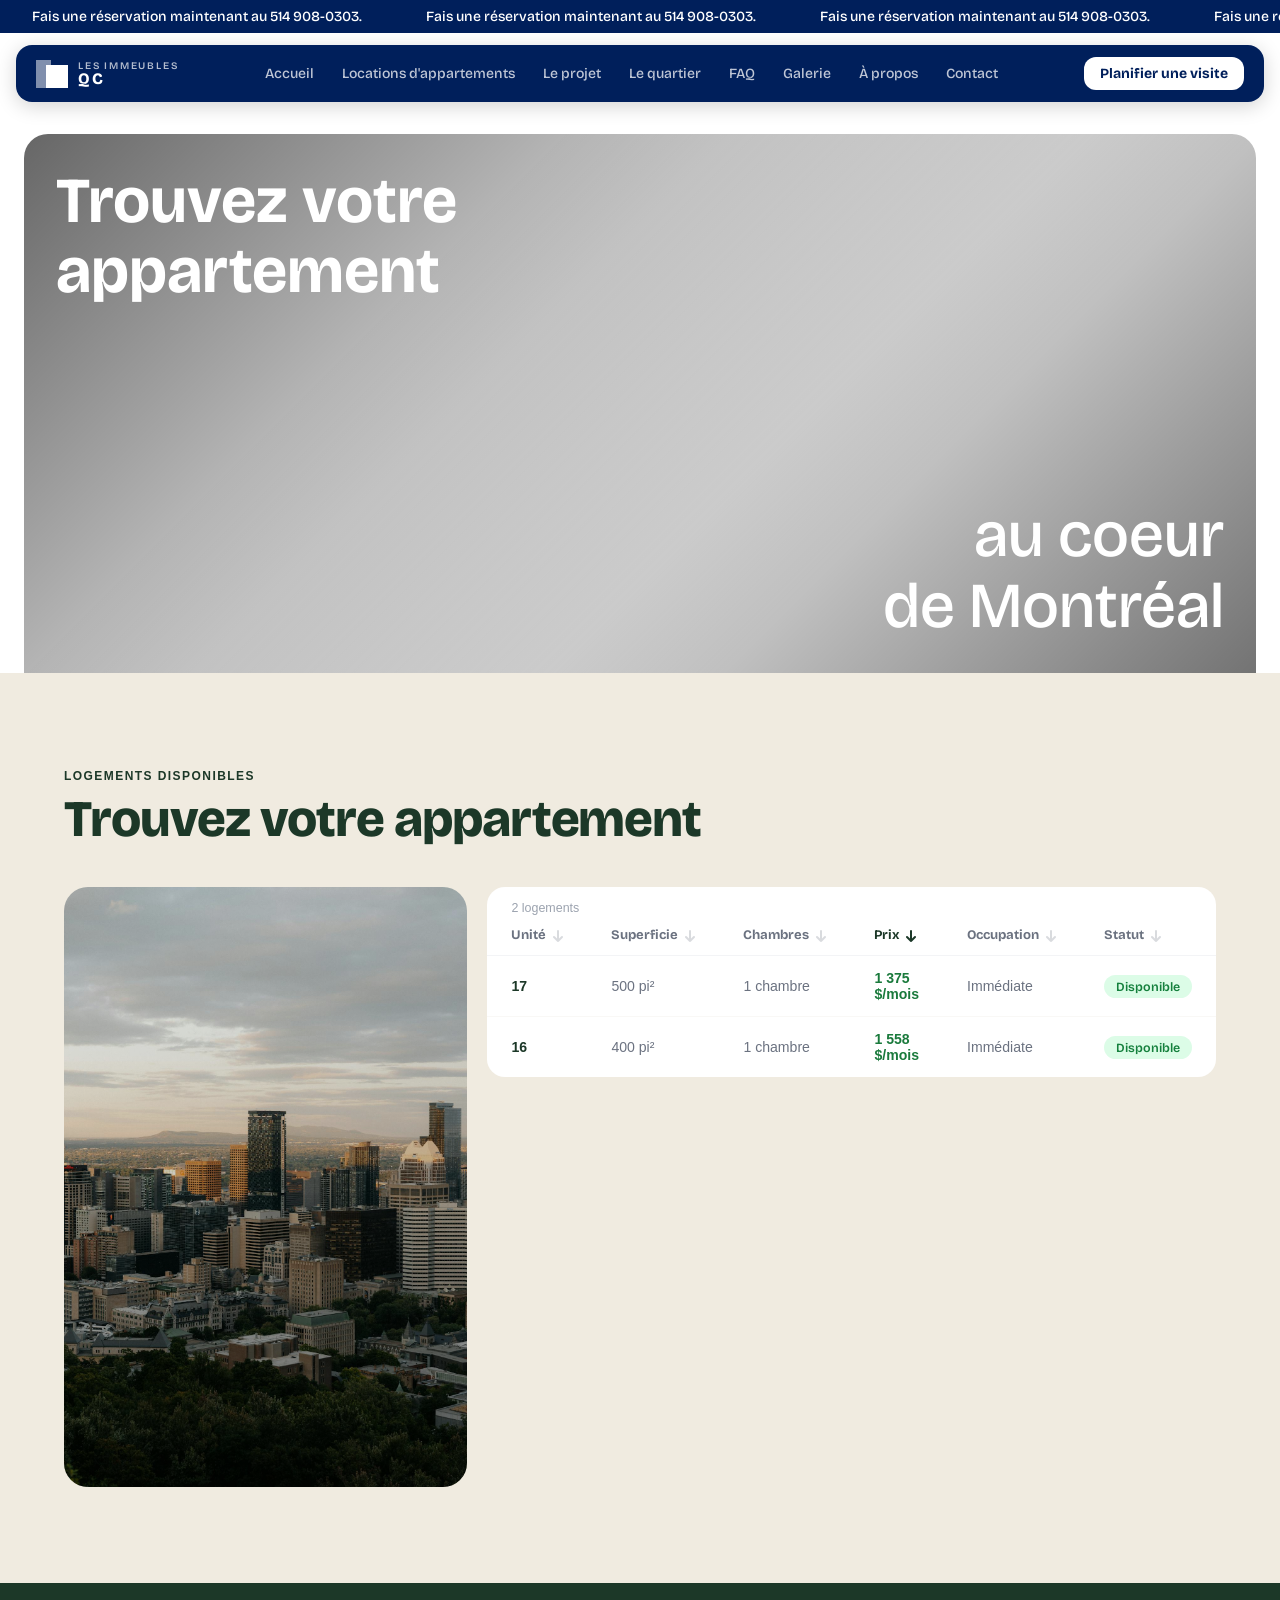
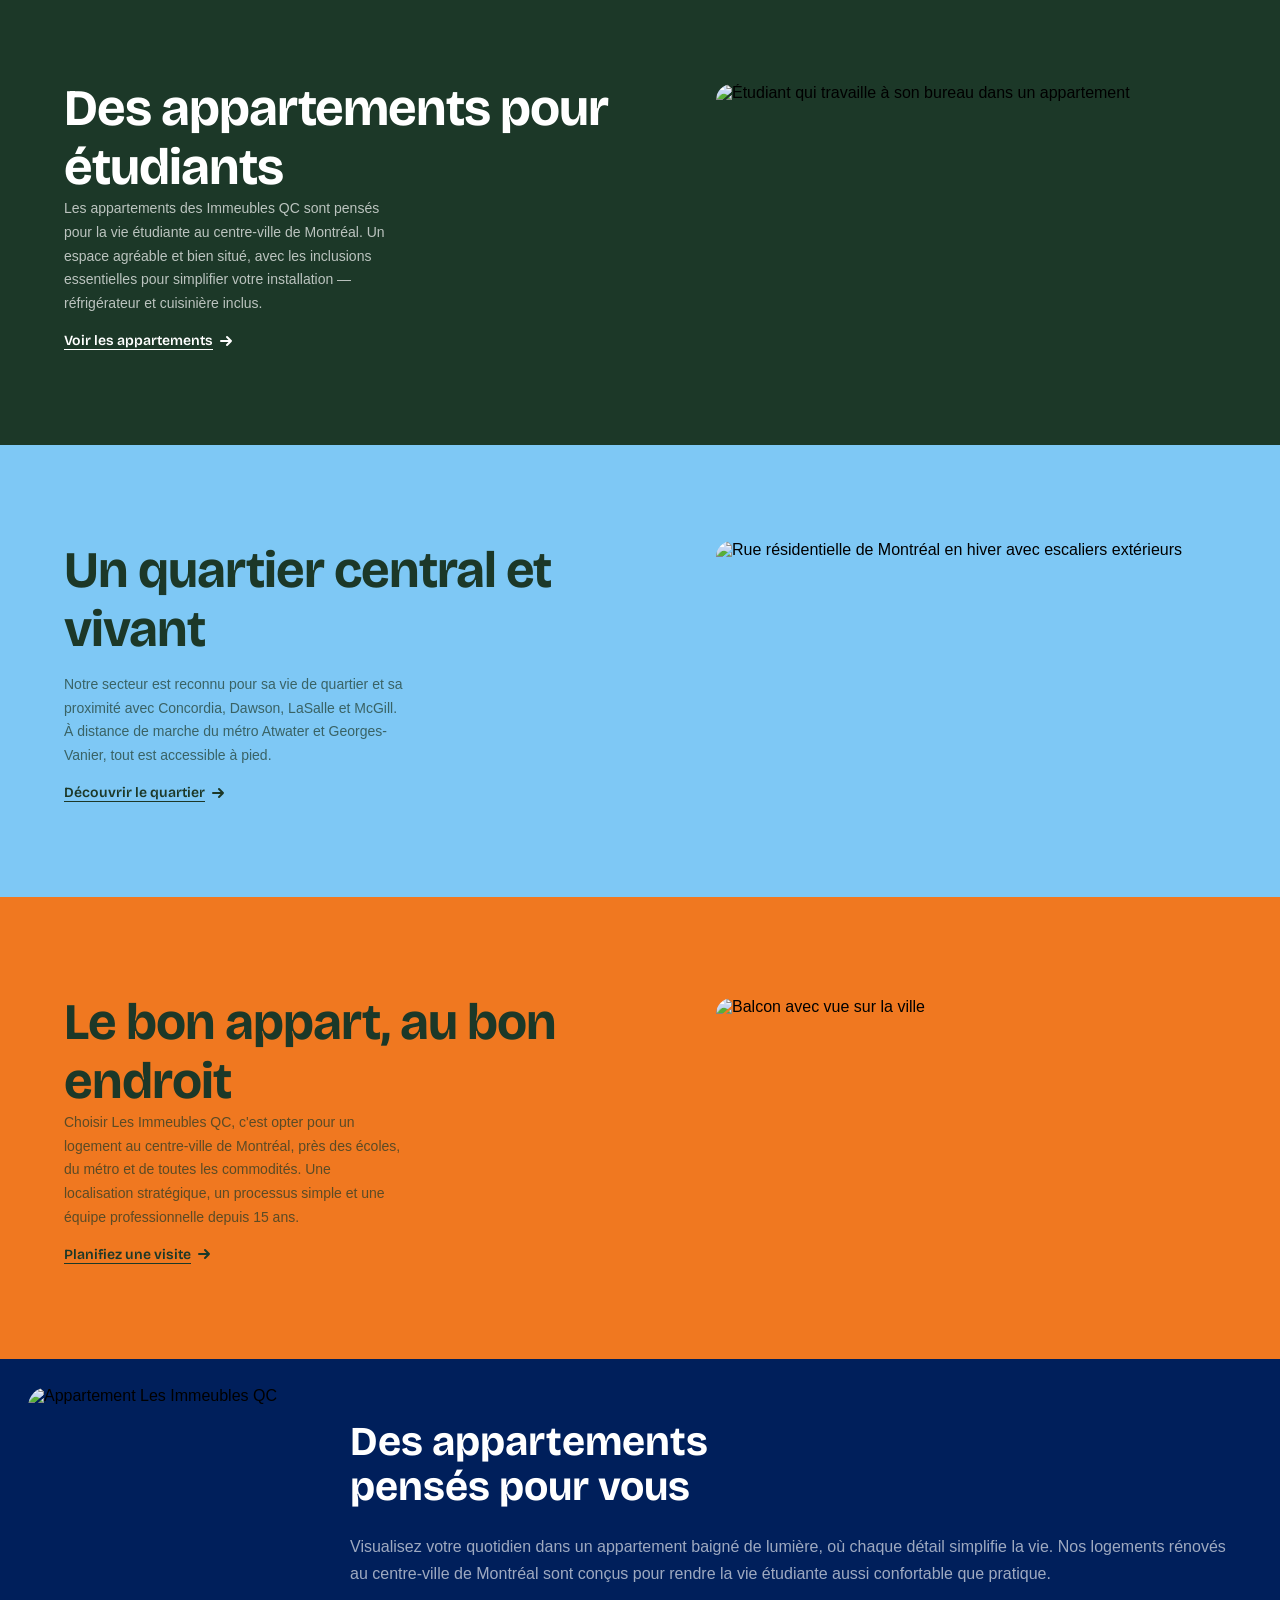
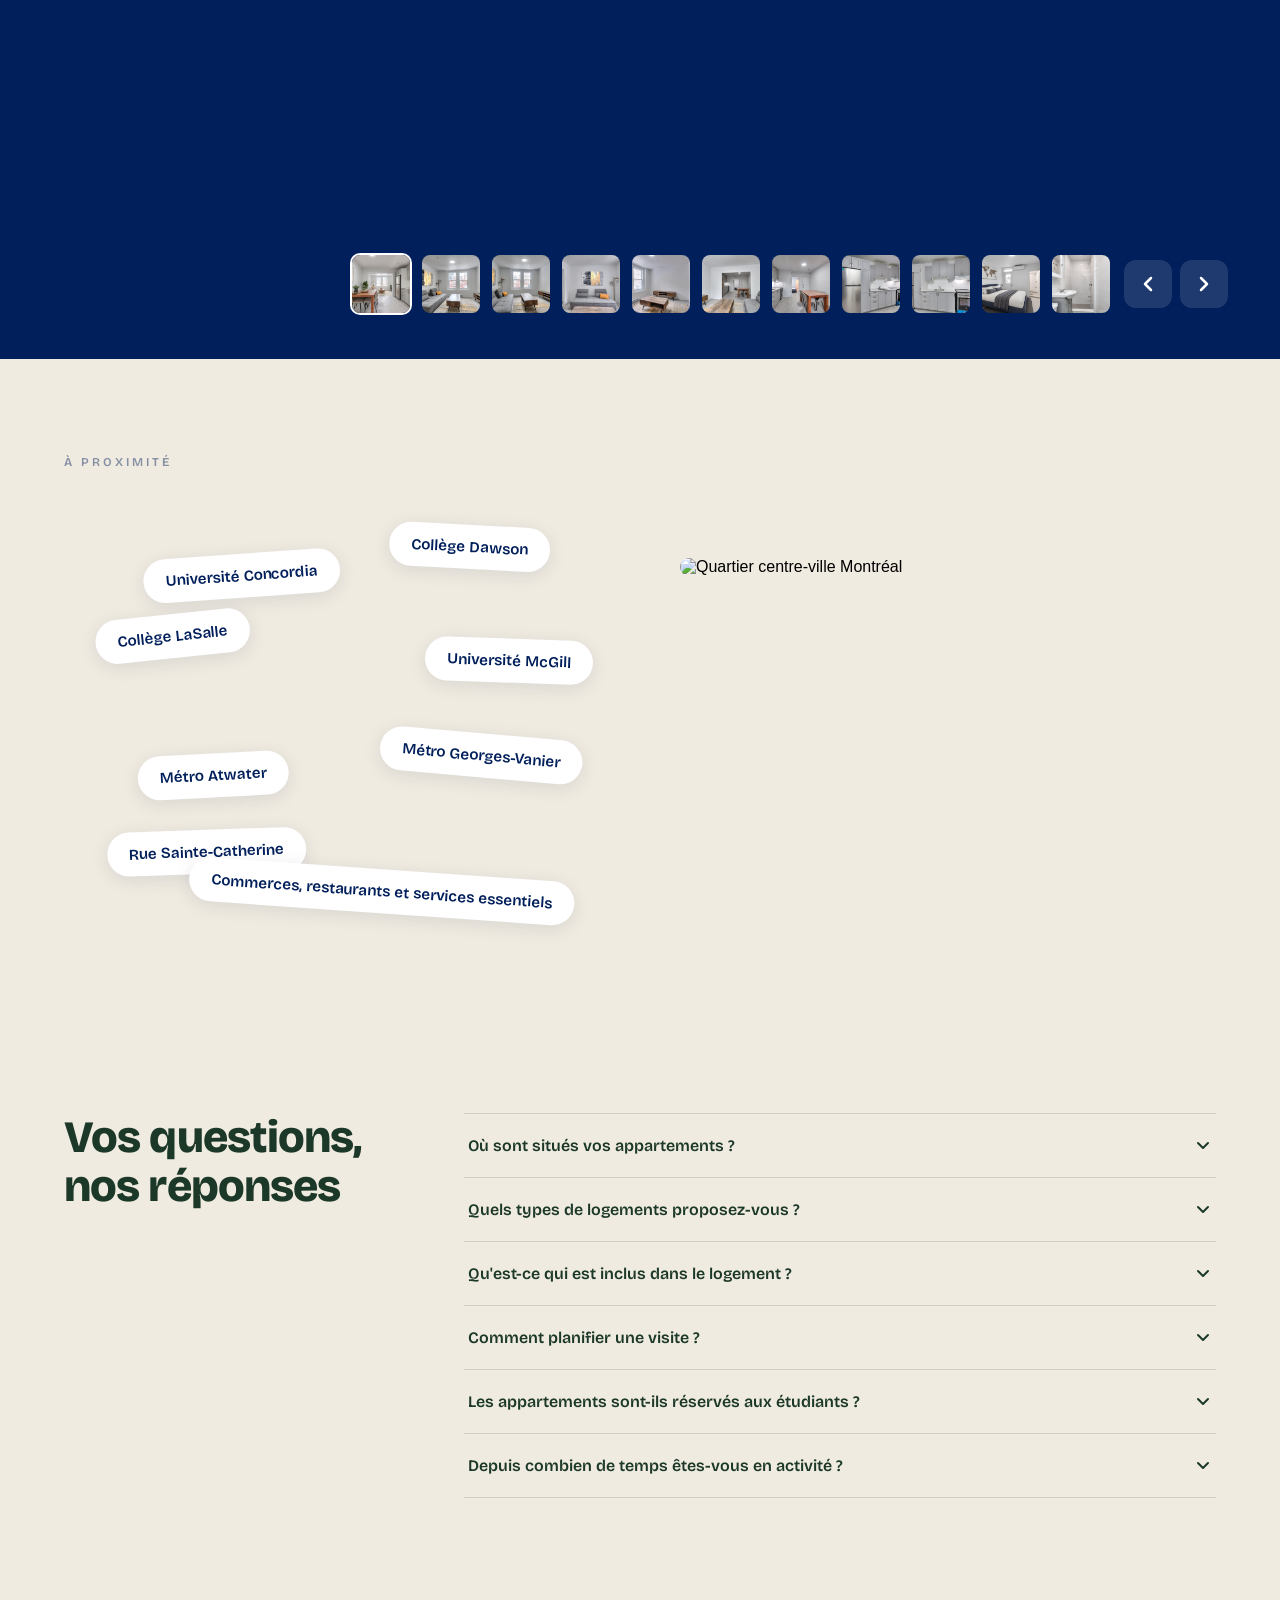
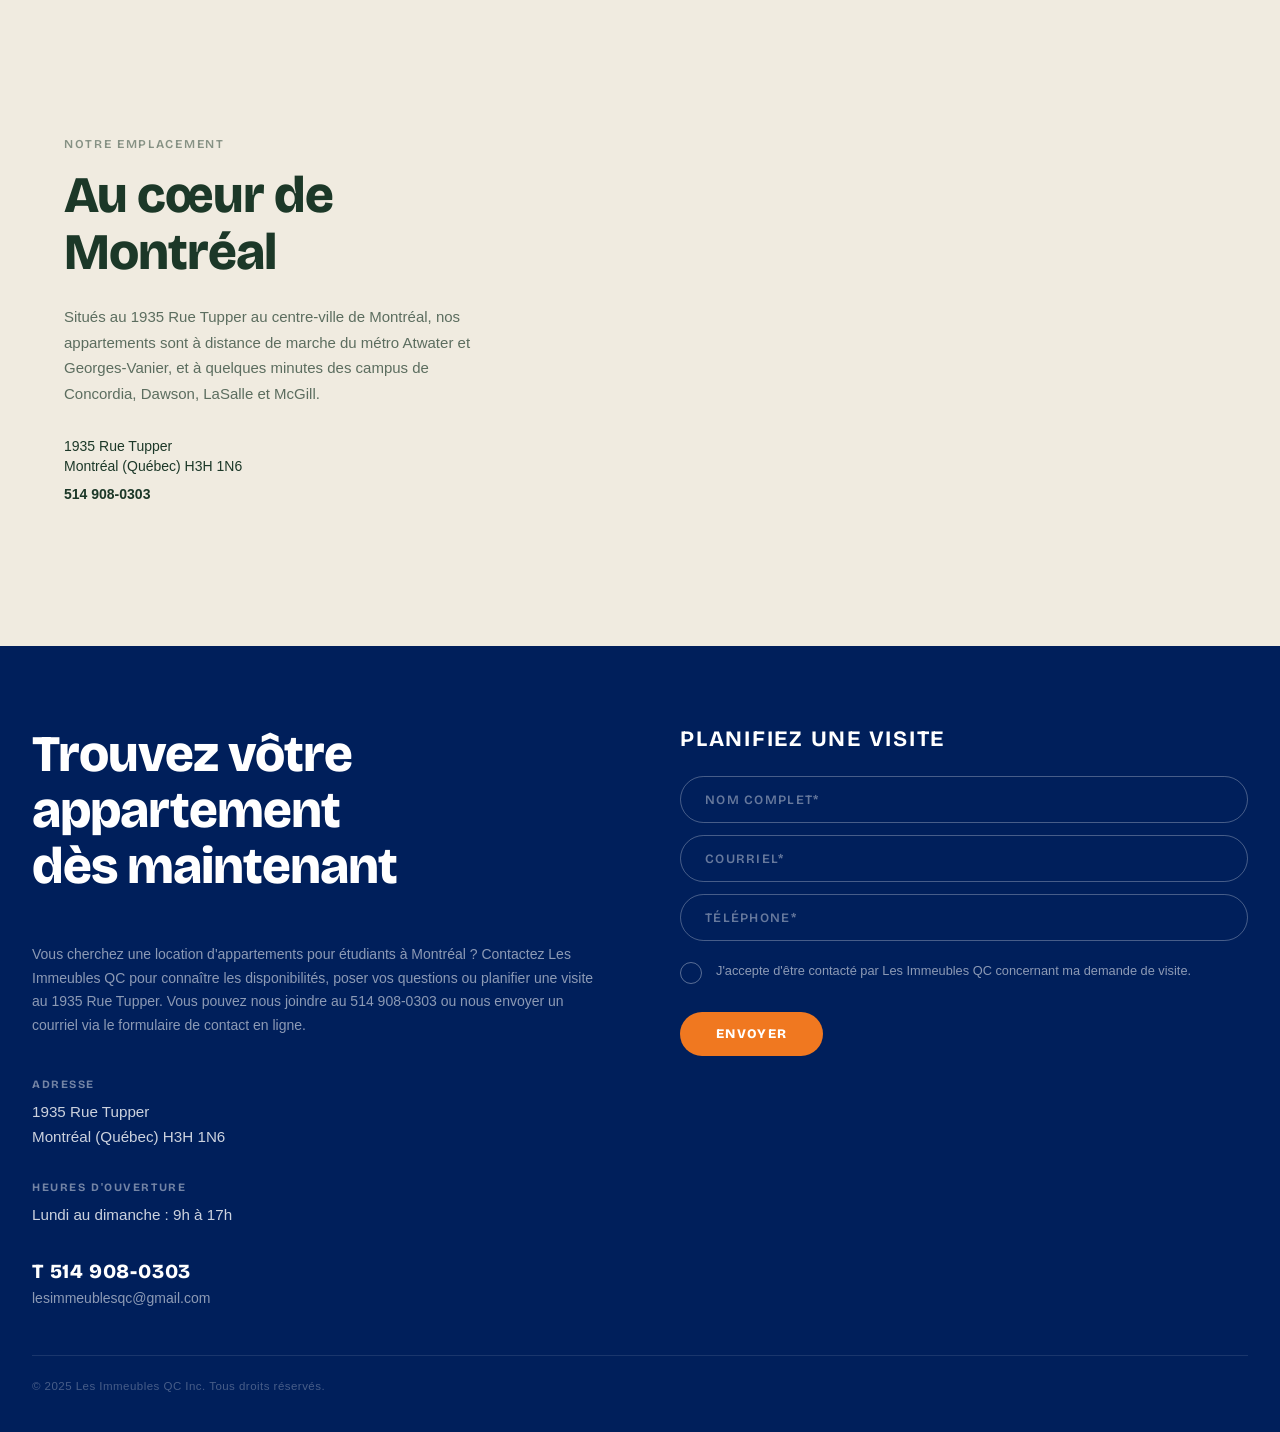
==== index.html @ c7d2f3a0 "images changes" ====
<!DOCTYPE html>
<html lang="fr">
<head>
  <meta charset="UTF-8" />
  <meta name="viewport" content="width=device-width, initial-scale=1.0" />
  <title>Les Immeubles QC — Appartements étudiants à Montréal</title>
  <link rel="preconnect" href="https://fonts.googleapis.com" />
  <link rel="preconnect" href="https://fonts.gstatic.com" crossorigin />
  <link href="https://fonts.googleapis.com/css2?family=Bricolage+Grotesque:opsz,wght@12..96,400;12..96,500;12..96,600;12..96,700;12..96,800&display=swap" rel="stylesheet" />
  <link rel="stylesheet" href="style.css" />
</head>
<body>

  <!-- ── Marquee Banner ── -->
  <div class="marquee-banner">
    <div class="marquee-track" id="marquee-track"></div>
  </div>

  <!-- ── Navbar ── -->
  <div class="navbar-wrap" id="navbar">
    <div class="navbar-card">

      <div class="navbar-top">
        <a href="/" class="logo">
          <svg class="logo-svg" width="32" height="28" viewBox="0 0 32 28" fill="none" xmlns="http://www.w3.org/2000/svg" aria-hidden="true">
            <rect x="0" y="0" width="15" height="28" fill="white" opacity="0.5"/>
            <rect x="10" y="5" width="22" height="23" fill="white"/>
          </svg>
          <div class="logo-text">
            <span class="logo-sub">Les Immeubles</span>
            <span class="logo-main">QC</span>
          </div>
        </a>

        <nav class="nav-links" id="nav-links"></nav>

        <a href="/louer" class="nav-cta">Planifier une visite</a>

        <button class="hamburger" id="hamburger" aria-label="Menu">
          <span></span><span></span><span></span>
        </button>
      </div>

      <div class="dropdown-panel" id="dropdown-panel">
        <div class="dropdown-inner" id="dropdown-inner"></div>
      </div>

    </div>

    <div class="mobile-menu" id="mobile-menu">
      <div class="mobile-menu-inner" id="mobile-menu-inner"></div>
    </div>

  </div>

  <!-- ── Hero ── -->
  <section class="hero-section">
    <div class="hero-container" id="hero-container">
      <video class="hero-video" autoplay muted loop playsinline src="assets/7683858-hd_1920_1080_30fps.mp4"></video>
      <div style="position:absolute;inset:0;background:linear-gradient(135deg,#001f5b 0%,#1c3828 100%);z-index:-1;"></div>
      <div class="hero-grad-tl"></div>
      <div class="hero-grad-br"></div>
      <div class="hero-text-tl">
        <h1>Trouvez votre<br>appartement</h1>
      </div>
      <div class="hero-text-br">
        <p>au coeur<br>de Montréal</p>
      </div>
    </div>
  </section>

  <!-- ── Apartment Table ── -->
  <section class="apt-section" id="locations">
    <div class="apt-inner">
      <div class="apt-heading">
        <p class="apt-eyebrow">Logements disponibles</p>
        <h2 class="apt-title">Trouvez votre appartement</h2>
      </div>

      <div class="apt-grid">
        <div class="apt-img-wrap">
          <img class="apt-img" src="assets/pexels-matreding-33825327.jpg" alt="Appartements au centre-ville de Montréal" />
          <div class="apt-img-overlay"></div>
        </div>

        <div class="apt-right">

          <div class="table-wrap">
            <div class="table-count" id="table-count"></div>
            <div class="table-scroll">
              <table>
                <thead>
                  <tr>
                    <th onclick="sortTable('unite')" id="th-unite">Unité <svg class="sort-arrow" id="sa-unite" width="10" height="12" viewBox="0 0 10 12" fill="none" stroke="currentColor" stroke-width="2"><path d="M5 1v10M1 7l4 4 4-4" stroke-linecap="round" stroke-linejoin="round"/></svg></th>
                    <th onclick="sortTable('superficie')" id="th-superficie">Superficie <svg class="sort-arrow" id="sa-superficie" width="10" height="12" viewBox="0 0 10 12" fill="none" stroke="currentColor" stroke-width="2"><path d="M5 1v10M1 7l4 4 4-4" stroke-linecap="round" stroke-linejoin="round"/></svg></th>
                    <th onclick="sortTable('chambres')" id="th-chambres">Chambres <svg class="sort-arrow" id="sa-chambres" width="10" height="12" viewBox="0 0 10 12" fill="none" stroke="currentColor" stroke-width="2"><path d="M5 1v10M1 7l4 4 4-4" stroke-linecap="round" stroke-linejoin="round"/></svg></th>
                    <th onclick="sortTable('prix')" id="th-prix">Prix <svg class="sort-arrow" id="sa-prix" width="10" height="12" viewBox="0 0 10 12" fill="none" stroke="currentColor" stroke-width="2"><path d="M5 1v10M1 7l4 4 4-4" stroke-linecap="round" stroke-linejoin="round"/></svg></th>
                    <th onclick="sortTable('occupation')" id="th-occupation">Occupation <svg class="sort-arrow" id="sa-occupation" width="10" height="12" viewBox="0 0 10 12" fill="none" stroke="currentColor" stroke-width="2"><path d="M5 1v10M1 7l4 4 4-4" stroke-linecap="round" stroke-linejoin="round"/></svg></th>
                    <th onclick="sortTable('statut')" id="th-statut">Statut <svg class="sort-arrow" id="sa-statut" width="10" height="12" viewBox="0 0 10 12" fill="none" stroke="currentColor" stroke-width="2"><path d="M5 1v10M1 7l4 4 4-4" stroke-linecap="round" stroke-linejoin="round"/></svg></th>
                  </tr>
                </thead>
                <tbody id="apt-tbody"></tbody>
              </table>
            </div>
          </div>
        </div>
      </div>
    </div>
  </section>



  <!-- ── Feature Strips ── -->
  <section class="strip" style="background:#1c3828; z-index:10;">
    <div class="strip-inner">
      <div class="strip-text">
        <h2 class="strip-title" style="color:#fff;">Des appartements pour étudiants</h2>
        <div class="strip-body-wrap">
          <p class="strip-body" style="color:rgba(255,255,255,.7);">Les appartements des Immeubles QC sont pensés pour la vie étudiante au centre-ville de Montréal. Un espace agréable et bien situé, avec les inclusions essentielles pour simplifier votre installation — réfrigérateur et cuisinière inclus.</p>
          <a href="/location-appartements-etudiants-montreal" class="strip-cta" style="color:#fff;">
            Voir les appartements
            <svg width="14" height="14" viewBox="0 0 14 14" fill="none" stroke="currentColor" stroke-width="2"><path d="M2 7h10M8 3l4 4-4 4" stroke-linecap="round" stroke-linejoin="round"/></svg>
          </a>
        </div>
      </div>
      <div class="strip-img-wrap">
        <img class="strip-img" src="https://images.pexels.com/photos/4144100/pexels-photo-4144100.jpeg?auto=compress&cs=tinysrgb&w=900" alt="Étudiant qui travaille à son bureau dans un appartement" />
      </div>
    </div>
  </section>

  <section class="strip" style="background:#7ec8f5; z-index:20;">
    <div class="strip-inner">
      <div class="strip-text">
        <h2 class="strip-title" style="color:#1c3828;">Un quartier central et vivant</h2>
        <div class="strip-body-wrap">
          <p class="strip-body" style="color:rgba(28,56,40,.7);">Notre secteur est reconnu pour sa vie de quartier et sa proximité avec Concordia, Dawson, LaSalle et McGill. À distance de marche du métro Atwater et Georges-Vanier, tout est accessible à pied.</p>
          <a href="/le-quartier" class="strip-cta" style="color:#1c3828;">
            Découvrir le quartier
            <svg width="14" height="14" viewBox="0 0 14 14" fill="none" stroke="currentColor" stroke-width="2"><path d="M2 7h10M8 3l4 4-4 4" stroke-linecap="round" stroke-linejoin="round"/></svg>
          </a>
        </div>
      </div>
      <div class="strip-img-wrap">
        <img class="strip-img" src="https://images.pexels.com/photos/5745867/pexels-photo-5745867.jpeg?auto=compress&cs=tinysrgb&w=900" alt="Rue résidentielle de Montréal en hiver avec escaliers extérieurs" />
      </div>
    </div>
  </section>

  <section class="strip" style="background:#f07820; z-index:30;">
    <div class="strip-inner">
      <div class="strip-text">
        <h2 class="strip-title" style="color:#1c3828;">Le bon appart, au bon endroit</h2>
        <div class="strip-body-wrap">
          <p class="strip-body" style="color:rgba(28,56,40,.7);">Choisir Les Immeubles QC, c'est opter pour un logement au centre-ville de Montréal, près des écoles, du métro et de toutes les commodités. Une localisation stratégique, un processus simple et une équipe professionnelle depuis 15 ans.</p>
          <a href="/contact" class="strip-cta" style="color:#1c3828;">
            Planifiez une visite
            <svg width="14" height="14" viewBox="0 0 14 14" fill="none" stroke="currentColor" stroke-width="2"><path d="M2 7h10M8 3l4 4-4 4" stroke-linecap="round" stroke-linejoin="round"/></svg>
          </a>
        </div>
      </div>
      <div class="strip-img-wrap">
        <img class="strip-img" src="https://images.pexels.com/photos/5662646/pexels-photo-5662646.jpeg?auto=compress&cs=tinysrgb&w=900" alt="Balcon avec vue sur la ville" />
      </div>
    </div>
  </section>

  <!-- ── Showcase ── -->
  <section class="showcase-section" id="galerie">
    <div class="showcase-inner">

      <div class="showcase-img-col">
        <div class="showcase-main-img-wrap">
          <img class="showcase-main-img" id="showcase-main"
               src="https://images.pexels.com/photos/1571460/pexels-photo-1571460.jpeg?auto=compress&cs=tinysrgb&w=1400"
               alt="Appartement Les Immeubles QC">
        </div>
      </div>

      <div class="showcase-content-col">
        <div class="showcase-text">
          <h2 class="showcase-heading">Des appartements<br>pensés pour vous</h2>
          <p class="showcase-body">Visualisez votre quotidien dans un appartement baigné de lumière, où chaque détail simplifie la vie. Nos logements rénovés au centre-ville de Montréal sont conçus pour rendre la vie étudiante aussi confortable que pratique.</p>
        </div>
        <div class="showcase-nav">
          <div class="showcase-thumbs">
            <button class="showcase-thumb active" onclick="showcaseGo(0)"><img src="assets/apt16/apt16_img0.jpeg" alt=""></button>
            <button class="showcase-thumb" onclick="showcaseGo(1)"><img src="assets/apt16/apt16_img1.jpeg" alt=""></button>
            <button class="showcase-thumb" onclick="showcaseGo(2)"><img src="assets/apt16/apt16_img2.jpeg" alt=""></button>
            <button class="showcase-thumb" onclick="showcaseGo(3)"><img src="assets/apt16/apt16_img3.jpeg" alt=""></button>
            <button class="showcase-thumb" onclick="showcaseGo(4)"><img src="assets/apt16/apt16_img4.jpeg" alt=""></button>
            <button class="showcase-thumb" onclick="showcaseGo(5)"><img src="assets/apt16/apt16_img5.jpeg" alt=""></button>
            <button class="showcase-thumb" onclick="showcaseGo(6)"><img src="assets/apt16/apt16_img6.jpeg" alt=""></button>
            <button class="showcase-thumb" onclick="showcaseGo(7)"><img src="assets/apt16/apt16_img7.jpeg" alt=""></button>
            <button class="showcase-thumb" onclick="showcaseGo(8)"><img src="assets/apt16/apt16_img8.jpeg" alt=""></button>
            <button class="showcase-thumb" onclick="showcaseGo(9)"><img src="assets/apt16/apt16_img9.jpeg" alt=""></button>
            <button class="showcase-thumb" onclick="showcaseGo(10)"><img src="assets/apt16/apt16_img10.jpeg" alt=""></button>
          </div>
          <div class="showcase-arrows">
            <button class="showcase-arrow" onclick="showcaseGo(showcaseIdx - 1)" aria-label="Précédent">
              <svg width="20" height="20" viewBox="0 0 20 20" fill="none" stroke="currentColor" stroke-width="2.5"><path d="M13 4l-6 6 6 6" stroke-linecap="round" stroke-linejoin="round"/></svg>
            </button>
            <button class="showcase-arrow" onclick="showcaseGo(showcaseIdx + 1)" aria-label="Suivant">
              <svg width="20" height="20" viewBox="0 0 20 20" fill="none" stroke="currentColor" stroke-width="2.5"><path d="M7 4l6 6-6 6" stroke-linecap="round" stroke-linejoin="round"/></svg>
            </button>
          </div>
        </div>
      </div>

    </div>
  </section>

  <!-- ── POI Pills ── -->
  <section class="poi-section">
    <div class="poi-inner">

      <div class="poi-pills-col">
        <span class="poi-eyebrow">À proximité</span>
        <div class="poi-canvas" id="poi-canvas">
          <span class="poi-pill" data-rot="-4">Université Concordia</span>
          <span class="poi-pill" data-rot="3">Collège Dawson</span>
          <span class="poi-pill" data-rot="-6">Collège LaSalle</span>
          <span class="poi-pill" data-rot="2">Université McGill</span>
          <span class="poi-pill" data-rot="-3">Métro Atwater</span>
          <span class="poi-pill" data-rot="5">Métro Georges-Vanier</span>
          <span class="poi-pill" data-rot="-2">Rue Sainte-Catherine</span>
          <span class="poi-pill" data-rot="4">Commerces, restaurants et services essentiels</span>
        </div>
      </div>

      <div class="poi-img-col">
        <img class="poi-img" src="https://images.pexels.com/photos/5745867/pexels-photo-5745867.jpeg?auto=compress&cs=tinysrgb&w=900" alt="Quartier centre-ville Montréal">
      </div>

    </div>
  </section>

  <!-- ── FAQ ── -->
  <section class="faq-section" id="faq">
    <div class="faq-inner">

      <div class="faq-left">
        <h2 class="faq-heading">Vos questions,<br>nos réponses</h2>
      </div>

      <div class="faq-right">

        <div class="faq-item">
          <button class="faq-q" onclick="toggleFaq(this)" aria-expanded="false">
            <span>Où sont situés vos appartements ?</span>
            <svg class="faq-chev" width="18" height="18" viewBox="0 0 18 18" fill="none" stroke="currentColor" stroke-width="2"><path d="M4 7l5 5 5-5" stroke-linecap="round" stroke-linejoin="round"/></svg>
          </button>
          <div class="faq-a"><p>Nos appartements sont situés au 1935 Rue Tupper, au centre-ville de Montréal — à distance de marche du métro Atwater et Georges-Vanier, et à proximité de Concordia, Dawson, LaSalle et McGill.</p></div>
        </div>

        <div class="faq-item">
          <button class="faq-q" onclick="toggleFaq(this)" aria-expanded="false">
            <span>Quels types de logements proposez-vous ?</span>
            <svg class="faq-chev" width="18" height="18" viewBox="0 0 18 18" fill="none" stroke="currentColor" stroke-width="2"><path d="M4 7l5 5 5-5" stroke-linecap="round" stroke-linejoin="round"/></svg>
          </button>
          <div class="faq-a"><p>Nous offrons des appartements 1 chambre récemment rénovés, à partir de 1 375 $ par mois, avec des superficies entre 400 et 500 pi². Chaque logement est conçu pour répondre aux besoins concrets des étudiants qui souhaitent vivre au centre-ville.</p></div>
        </div>

        <div class="faq-item">
          <button class="faq-q" onclick="toggleFaq(this)" aria-expanded="false">
            <span>Qu'est-ce qui est inclus dans le logement ?</span>
            <svg class="faq-chev" width="18" height="18" viewBox="0 0 18 18" fill="none" stroke="currentColor" stroke-width="2"><path d="M4 7l5 5 5-5" stroke-linecap="round" stroke-linejoin="round"/></svg>
          </button>
          <div class="faq-a"><p>Chaque appartement inclut un réfrigérateur et une cuisinière pour simplifier votre installation. Pour toute question sur les inclusions spécifiques à une unité, n'hésitez pas à nous contacter.</p></div>
        </div>

        <div class="faq-item">
          <button class="faq-q" onclick="toggleFaq(this)" aria-expanded="false">
            <span>Comment planifier une visite ?</span>
            <svg class="faq-chev" width="18" height="18" viewBox="0 0 18 18" fill="none" stroke="currentColor" stroke-width="2"><path d="M4 7l5 5 5-5" stroke-linecap="round" stroke-linejoin="round"/></svg>
          </button>
          <div class="faq-a"><p>Contactez notre équipe par téléphone au <a href="tel:5149080303">514 908-0303</a> ou par courriel à <a href="mailto:lesimmeublesqc@gmail.com">lesimmeublesqc@gmail.com</a>. Nous sommes disponibles du lundi au dimanche, de 9h à 17h.</p></div>
        </div>

        <div class="faq-item">
          <button class="faq-q" onclick="toggleFaq(this)" aria-expanded="false">
            <span>Les appartements sont-ils réservés aux étudiants ?</span>
            <svg class="faq-chev" width="18" height="18" viewBox="0 0 18 18" fill="none" stroke="currentColor" stroke-width="2"><path d="M4 7l5 5 5-5" stroke-linecap="round" stroke-linejoin="round"/></svg>
          </button>
          <div class="faq-a"><p>Nos logements sont conçus et optimisés pour la vie étudiante. Nous travaillons principalement avec des locataires qui étudient à Concordia, Dawson, LaSalle, McGill et dans d'autres établissements du centre-ville de Montréal.</p></div>
        </div>


        <div class="faq-item">
          <button class="faq-q" onclick="toggleFaq(this)" aria-expanded="false">
            <span>Depuis combien de temps êtes-vous en activité ?</span>
            <svg class="faq-chev" width="18" height="18" viewBox="0 0 18 18" fill="none" stroke="currentColor" stroke-width="2"><path d="M4 7l5 5 5-5" stroke-linecap="round" stroke-linejoin="round"/></svg>
          </button>
          <div class="faq-a"><p>Les Immeubles QC cumule plus de 15 ans d'expérience en gestion de logements étudiants à Montréal. Notre équipe professionnelle s'engage à offrir un processus simple et un service de qualité à chaque locataire.</p></div>
        </div>

      </div>
    </div>
  </section>

  <!-- ── Map ── -->
  <div class="map-section">
    <div class="map-inner">

      <div class="map-left">
        <span class="map-eyebrow">Notre emplacement</span>
        <h2 class="map-heading">Au cœur de<br>Montréal</h2>
        <p class="map-body">Situés au 1935 Rue Tupper au centre-ville de Montréal, nos appartements sont à distance de marche du métro Atwater et Georges-Vanier, et à quelques minutes des campus de Concordia, Dawson, LaSalle et McGill.</p>
        <div class="map-address">
          <p class="map-address-line">1935 Rue Tupper</p>
          <p class="map-address-line">Montréal (Québec) H3H 1N6</p>
          <a href="tel:5149080303" class="map-phone">514 908-0303</a>
        </div>
      </div>

      <div class="map-right">
        <iframe
          class="map-iframe"
          src="https://www.openstreetmap.org/export/embed.html?bbox=-73.5906%2C45.4917%2C-73.5706%2C45.4977&layer=mapnik&marker=45.4947%2C-73.5806"
          loading="lazy"
          title="1935 Rue Tupper, Montréal">
        </iframe>
        <div class="map-overlay"></div>
      </div>

    </div>
  </div>

  <!-- ── Footer ── -->
  <footer class="footer-section" id="footer">
    <div class="footer-inner">

      <div class="footer-left">
        <h2 class="footer-heading">Trouvez vôtre<br>appartement<br>dès maintenant</h2>
        <p class="footer-desc">Vous cherchez une location d'appartements pour étudiants à Montréal ? Contactez Les Immeubles QC pour connaître les disponibilités, poser vos questions ou planifier une visite au 1935 Rue Tupper. Vous pouvez nous joindre au 514 908-0303 ou nous envoyer un courriel via le formulaire de contact en ligne.</p>
        <div class="footer-info-blocks">

          <div class="footer-info-block">
            <p class="footer-info-label">Adresse</p>
            <p class="footer-info-val">1935 Rue Tupper<br>Montréal (Québec) H3H 1N6</p>
          </div>

          <div class="footer-info-block">
            <p class="footer-info-label">Heures d'ouverture</p>
            <p class="footer-info-val">Lundi au dimanche : 9h à 17h</p>
          </div>

          <div class="footer-info-block">
            <a href="tel:5149080303" class="footer-phone">T 514 908-0303</a>
            <a href="mailto:lesimmeublesqc@gmail.com" class="footer-email">lesimmeublesqc@gmail.com</a>
          </div>

        </div>
      </div>

      <div class="footer-right">
        <h3 class="footer-form-heading">Planifiez une visite</h3>
        <form class="footer-form" id="footer-form">
          <input class="footer-input" type="text" placeholder="NOM COMPLET*" required />
          <input class="footer-input" type="email" placeholder="COURRIEL*" required />
          <input class="footer-input" type="tel" placeholder="TÉLÉPHONE*" required />
          <label class="footer-checkbox-label">
            <input class="footer-checkbox" type="checkbox" required />
            <span>J'accepte d'être contacté par Les Immeubles QC concernant ma demande de visite.</span>
          </label>
          <button class="footer-submit" type="submit">Envoyer</button>
          <p class="footer-success" id="footer-success">Merci ! Nous vous contacterons sous peu.</p>
        </form>
      </div>

    </div>

    <div class="footer-bottom">
      <p>© 2025 Les Immeubles QC Inc. Tous droits réservés.</p>
    </div>
  </footer>

  <script src="main.js"></script>
</body>
</html>
---- style.css ----
*, *::before, *::after { box-sizing: border-box; margin: 0; padding: 0; }

:root {
  --navy: #001f5b;
  --forest: #1c3828;
  --cream: #f0ebe0;
  --sky: #7ec8f5;
  --orange: #f07820;
  --font: 'Bricolage Grotesque', Arial, sans-serif;
}

html { font-family: Arial, Helvetica, sans-serif; -webkit-font-smoothing: antialiased; scroll-behavior: smooth; }
body { background: #fff; min-height: 100vh; }
a { text-decoration: none; color: inherit; }
button { background: none; border: none; cursor: pointer; font-family: inherit; }

/* ── Marquee Banner ── */
.marquee-banner {
  width: 100%;
  overflow: hidden;
  background: var(--navy);
  padding: 8px 0;
}
.marquee-track {
  display: flex;
  white-space: nowrap;
  animation: marquee 22s linear infinite;
}
.marquee-item {
  margin: 0 32px;
  font-size: 0.875rem;
  font-weight: 500;
  color: white;
  font-family: var(--font);
  flex-shrink: 0;
}
@keyframes marquee {
  0%   { transform: translateX(0); }
  100% { transform: translateX(-50%); }
}

/* ── Navbar ── */
.navbar-wrap {
  position: sticky;
  top: 0;
  z-index: 100;
  padding: 12px 16px 8px;
  transition: padding 0.5s cubic-bezier(.25,.46,.45,.94),
              transform 0.4s cubic-bezier(.25,.46,.45,.94);
}
.navbar-wrap.nav-hidden { transform: translateY(-110%); }
.navbar-wrap.scrolled { padding: 8px 24px 6px; }

.navbar-card {
  max-width: 1280px;
  margin: 0 auto;
  border-radius: 16px;
  overflow: hidden;
  box-shadow: 0 4px 20px rgba(0,0,0,.18);
  transition: box-shadow 0.5s;
}
.navbar-wrap.scrolled .navbar-card { box-shadow: 0 8px 32px rgba(0,0,0,.22); }

.navbar-top {
  background: var(--navy);
  padding: 12px 20px;
  display: flex;
  align-items: center;
  justify-content: space-between;
  gap: 16px;
  transition: padding 0.5s;
}
.navbar-wrap.scrolled .navbar-top { padding: 8px 20px; }

/* Logo */
.logo { display: flex; align-items: center; gap: 10px; flex-shrink: 0; }
.logo-svg { transition: all 0.5s; }
.logo-text { display: flex; flex-direction: column; line-height: 1; }
.logo-sub {
  color: rgba(255,255,255,.7);
  font-weight: 600;
  letter-spacing: .18em;
  text-transform: uppercase;
  font-size: 10px;
  font-family: var(--font);
  transition: font-size 0.5s;
}
.logo-main {
  color: white;
  font-weight: 800;
  letter-spacing: .12em;
  text-transform: uppercase;
  font-size: 1rem;
  font-family: var(--font);
  transition: font-size 0.5s;
}
.navbar-wrap.scrolled .logo-sub  { font-size: 8px; }
.navbar-wrap.scrolled .logo-main { font-size: 0.875rem; }

/* Desktop nav links */
.nav-links {
  display: none;
  align-items: center;
  gap: 4px;
  flex: 1;
  justify-content: center;
}
@media (min-width: 1024px) { .nav-links { display: flex; } }

.nav-btn {
  padding: 6px 12px;
  font-size: 0.875rem;
  font-weight: 500;
  border-radius: 8px;
  color: rgba(255,255,255,.75);
  font-family: var(--font);
  display: flex;
  align-items: center;
  gap: 4px;
  transition: color .2s;
}
.nav-btn:hover, .nav-btn.open { color: white; }
.nav-btn.open { text-decoration: underline; text-underline-offset: 4px; }
.nav-chevron {
  width: 12px; height: 12px;
  transition: transform .3s cubic-bezier(.34,1.56,.64,1);
  flex-shrink: 0;
}
.nav-btn.open .nav-chevron { transform: rotate(180deg); }

/* CTA button */
.nav-cta {
  display: none;
  padding: 8px 16px;
  background: white;
  color: var(--navy);
  font-size: 0.875rem;
  font-weight: 700;
  border-radius: 12px;
  font-family: var(--font);
  white-space: nowrap;
  flex-shrink: 0;
  transition: background .2s, transform .15s;
}
.nav-cta:hover { background: #dbeafe; }
.nav-cta:active { transform: scale(.95); }
@media (min-width: 1024px) { .nav-cta { display: inline-flex; align-items: center; } }

/* Hamburger */
.hamburger {
  display: flex;
  flex-direction: column;
  justify-content: center;
  align-items: center;
  width: 36px; height: 36px;
  gap: 5px;
  border-radius: 8px;
  transition: background .2s;
}
.hamburger:hover { background: rgba(255,255,255,.1); }
.hamburger span {
  display: block;
  width: 20px; height: 2px;
  background: white;
  border-radius: 2px;
  transition: all .3s cubic-bezier(.34,1.56,.64,1);
  transform-origin: center;
}
.hamburger.open span:nth-child(1) { transform: rotate(45deg) translate(0, 7px); }
.hamburger.open span:nth-child(2) { opacity: 0; transform: scaleX(0); }
.hamburger.open span:nth-child(3) { transform: rotate(-45deg) translate(0, -7px); }
@media (min-width: 1024px) { .hamburger { display: none; } }

/* Desktop dropdown */
.dropdown-panel {
  display: none;
  background: var(--cream);
  overflow: hidden;
  max-height: 0;
  opacity: 0;
  transition: max-height .45s cubic-bezier(.25,.46,.45,.94), opacity .35s;
}
@media (min-width: 1024px) { .dropdown-panel { display: block; } }
.dropdown-panel.open { max-height: 300px; opacity: 1; }

.dropdown-inner {
  padding: 24px 32px;
  display: flex;
  flex-direction: column;
  gap: 4px;
}
.dropdown-link {
  color: var(--navy);
  font-size: 1.25rem;
  font-weight: 600;
  font-family: var(--font);
  padding: 4px 0;
  width: fit-content;
  transition: transform .2s, opacity .2s;
}
.dropdown-link:hover { transform: translateX(4px); opacity: .65; }

/* Mobile menu — floats above page content */
.mobile-menu {
  position: absolute;
  top: calc(100% - 8px);
  left: 16px;
  right: 16px;
  background: var(--cream);
  border-radius: 0 0 16px 16px;
  box-shadow: 0 12px 32px rgba(0,0,0,.18);
  overflow: hidden;
  max-height: 0;
  opacity: 0;
  z-index: 200;
  transition: max-height .5s cubic-bezier(.25,.46,.45,.94), opacity .35s;
}
.mobile-menu.open { max-height: 800px; opacity: 1; }
@media (min-width: 1024px) { .mobile-menu { display: none !important; } }

.mobile-menu-inner { padding: 20px; display: flex; flex-direction: column; gap: 0; }

.mobile-nav-btn {
  width: 100%;
  display: flex;
  align-items: center;
  justify-content: space-between;
  padding: 12px 0;
  font-size: 1.125rem;
  font-weight: 600;
  color: var(--navy);
  font-family: var(--font);
  border-bottom: 1px solid rgba(0,31,91,.1);
  transition: opacity .2s;
}
.mobile-nav-btn:hover { opacity: .65; }
.mobile-chevron {
  width: 16px; height: 16px;
  transition: transform .3s cubic-bezier(.34,1.56,.64,1);
}
.mobile-chevron.open { transform: rotate(180deg); }

.mobile-sub {
  overflow: hidden;
  max-height: 0;
  opacity: 0;
  transition: max-height .4s cubic-bezier(.25,.46,.45,.94), opacity .3s;
}
.mobile-sub.open { max-height: 200px; opacity: 1; }
.mobile-sub-inner { padding: 4px 0 8px 16px; display: flex; flex-direction: column; gap: 0; }
.mobile-sub-link {
  padding: 8px 0;
  font-size: 1rem;
  font-weight: 500;
  color: rgba(0,31,91,.7);
  transition: color .2s;
  display: block;
}
.mobile-sub-link:hover { color: var(--navy); }

.mobile-cta {
  margin-top: 12px;
  padding: 12px 16px;
  background: var(--navy);
  color: white;
  font-size: 1rem;
  font-weight: 700;
  border-radius: 12px;
  text-align: center;
  font-family: var(--font);
  display: block;
  transition: background .2s, transform .15s;
}
.mobile-cta:hover { background: #002d80; }
.mobile-cta:active { transform: scale(.95); }

/* ── Hero ── */
.hero-section {
  background: white;
  padding: 24px 0 0;
}
.hero-container {
  position: relative;
  overflow: hidden;
  transition: margin .4s, border-radius .4s;
}
.hero-video {
  width: 100%;
  display: block;
  object-fit: cover;
  aspect-ratio: 16/7;
}
.hero-grad-tl {
  position: absolute; inset: 0;
  background: linear-gradient(135deg, rgba(0,0,0,.6) 0%, rgba(0,0,0,.2) 40%, transparent 70%);
  pointer-events: none;
}
.hero-grad-br {
  position: absolute; inset: 0;
  background: linear-gradient(315deg, rgba(0,0,0,.55) 0%, rgba(0,0,0,.15) 40%, transparent 70%);
  pointer-events: none;
}
.hero-text-tl {
  position: absolute; top: 32px; left: 32px; z-index: 10; max-width: 560px;
}
.hero-text-tl h1 {
  color: white;
  font-size: clamp(2rem, 5vw, 4.5rem);
  font-weight: 700;
  line-height: 1.1;
  font-family: var(--font);
}
.hero-text-br {
  position: absolute; bottom: 32px; right: 32px; z-index: 10; text-align: right;
}
.hero-text-br p {
  color: white;
  font-size: clamp(2rem, 5vw, 4.5rem);
  font-weight: 500;
  font-family: var(--font);
  line-height: 1.1;
}

/* ── Apartment Table ── */
.apt-section {
  background: var(--cream);
  position: relative;
  z-index: 50;
  padding: 64px 24px;
}
@media (min-width: 1024px) { .apt-section { padding: 96px 64px; } }

.apt-inner { max-width: 1280px; margin: 0 auto; }

.apt-heading { margin-bottom: 40px; }
.apt-eyebrow {
  font-size: 0.75rem;
  letter-spacing: .12em;
  text-transform: uppercase;
  color: var(--forest);
  font-weight: 600;
  margin-bottom: 8px;
}
.apt-title {
  font-family: var(--font);
  font-weight: 800;
  font-size: clamp(32px, 4vw, 52px);
  color: var(--forest);
  letter-spacing: -.02em;
  line-height: 1.1;
}

.apt-grid {
  display: grid;
  grid-template-columns: 1fr;
  gap: 20px;
  align-items: start;
}
@media (min-width: 1024px) { .apt-grid { grid-template-columns: 1fr 1fr; } }

.apt-img-wrap {
  position: relative;
  border-radius: 24px;
  overflow: hidden;
  height: 600px;
}
@media (min-width: 1024px) { .apt-img-wrap { position: sticky; top: 32px; } }

.apt-img { width: 100%; height: 100%; object-fit: cover; display: block; }
.apt-img-overlay {
  position: absolute; inset: 0;
  background: linear-gradient(160deg, rgba(0,0,0,.05) 0%, rgba(0,0,0,.35) 100%);
}
.apt-img-labels {
  position: absolute; inset: 0;
  padding: 32px;
  display: flex;
  flex-direction: column;
  justify-content: space-between;
}
.apt-badge {
  background: rgba(28,56,40,.88);
  backdrop-filter: blur(8px);
  color: white;
  border-radius: 9999px;
  padding: 6px 16px;
  font-size: 0.82rem;
  font-weight: 600;
  font-family: var(--font);
  width: fit-content;
  margin-left: auto;
}
.apt-badge-addr {
  background: rgba(0,0,0,.5);
  backdrop-filter: blur(8px);
  color: white;
  border-radius: 9999px;
  padding: 6px 16px;
  font-size: 0.82rem;
  font-weight: 600;
  font-family: var(--font);
  width: fit-content;
}

.apt-right { display: flex; flex-direction: column; gap: 10px; }


/* Table */
.table-wrap {
  background: white;
  border-radius: 18px;
  overflow: hidden;
}
.table-count {
  padding: 14px 24px 0;
  font-size: .78rem;
  color: #9ca3af;
}
.table-scroll { overflow-y: auto; max-height: 460px; }
table { width: 100%; border-collapse: collapse; }
thead { position: sticky; top: 0; background: white; z-index: 10; }
thead tr { border-bottom: 1px solid #f3f4f6; }
th {
  padding: 12px 24px;
  text-align: left;
  font-size: .82rem;
  font-weight: 700;
  color: #6b7280;
  cursor: pointer;
  user-select: none;
  white-space: nowrap;
  font-family: var(--font);
  transition: color .15s;
}
th.sort-active { color: var(--forest); }
.sort-arrow {
  display: inline-block;
  margin-left: 4px;
  vertical-align: middle;
  opacity: .25;
  transition: transform .15s, opacity .15s;
}
.sort-arrow.active { opacity: 1; }
.sort-arrow.desc { transform: rotate(180deg); }

tbody tr { border-bottom: 1px solid #f9f8f6; transition: background .1s; }
tbody tr:last-child { border-bottom: none; }
tbody tr:hover { background: #faf9f7; }
td { padding: 14px 24px; font-size: .88rem; color: #6b7280; }
td.td-unit { font-weight: 600; color: var(--forest); }
td.td-price { font-weight: 700; color: #1a7a3c; }
.empty-row td { padding: 48px 24px; text-align: center; font-size: .88rem; color: #9ca3af; }

.statut-badge {
  display: inline-block;
  padding: 4px 12px;
  border-radius: 9999px;
  font-size: .78rem;
  font-weight: 600;
  font-family: var(--font);
}
.statut-dispo   { background: #dcfce7; color: #15803d; }
.statut-loue    { background: #fee2e2; color: #b91c1c; }
.statut-reserve { background: #fef9c3; color: #92400e; }

/* ── Feature Strips ── */
.strip {
  position: sticky;
  top: 0;
  padding: 64px 32px;
}
@media (min-width: 1024px) { .strip { padding: 96px 64px; } }

.strip-inner {
  max-width: 1280px;
  margin: 0 auto;
  display: flex;
  flex-direction: column;
  align-items: center;
  justify-content: space-between;
  gap: 40px;
  min-height: 240px;
}
@media (min-width: 1024px) {
  .strip-inner { flex-direction: row; gap: 64px; }
}

.strip-text {
  display: flex;
  flex-direction: column;
  justify-content: space-between;
  gap: 40px;
  flex: 1;
  align-self: stretch;
}
@media (min-width: 1024px) { .strip-text { gap: 0; } }

.strip-title {
  font-size: clamp(2rem, 4vw, 3.75rem);
  font-weight: 700;
  line-height: 1.15;
  letter-spacing: -.02em;
  font-family: var(--font);
}
.strip-body-wrap { display: flex; flex-direction: column; gap: 16px; }
.strip-body { font-size: .875rem; line-height: 1.7; max-width: 340px; }
.strip-cta {
  display: inline-flex;
  align-items: center;
  gap: 6px;
  font-size: .875rem;
  font-weight: 600;
  text-decoration: underline;
  text-underline-offset: 4px;
  font-family: var(--font);
  width: fit-content;
  transition: opacity .2s;
}
.strip-cta:hover { opacity: .7; }

.strip-img-wrap {
  position: relative;
  border-radius: 16px;
  overflow: hidden;
  flex-shrink: 0;
  width: 100%;
  height: 260px;
}
@media (min-width: 1024px) { .strip-img-wrap { width: 440px; } }
@media (min-width: 1280px) { .strip-img-wrap { width: 500px; } }
.strip-img { width: 100%; height: 100%; object-fit: cover; display: block; }

/* ── Intro Section ── */
.intro-section {
  background: var(--cream);
  padding: 96px 16px;
  overflow: hidden;
  position: relative;
  z-index: 35;
}

.intro-inner {
  max-width: 1280px;
  margin: 0 auto;
  display: grid;
  grid-template-columns: 1fr;
  gap: 48px;
  align-items: center;
}
@media (min-width: 1024px) { .intro-inner { grid-template-columns: 1fr 560px; gap: 80px; } }

.intro-eyebrow {
  font-size: .75rem;
  font-weight: 600;
  letter-spacing: .25em;
  text-transform: uppercase;
  color: rgba(0,31,91,.5);
  font-family: var(--font);
}
.intro-title {
  font-size: clamp(2.25rem, 5vw, 4.5rem);
  font-weight: 700;
  color: var(--navy);
  line-height: 1.05;
  letter-spacing: -.03em;
  font-family: var(--font);
}
.intro-title-dim { color: rgba(0,31,91,.4); }

.schools-marquee {
  overflow: hidden;
  padding: 18px 0;
}
.schools-track {
  display: flex;
  white-space: nowrap;
  animation: marquee 22s linear infinite;
}
.schools-item {
  font-family: var(--font);
  font-size: clamp(1rem, 2vw, 1.5rem);
  font-weight: 700;
  color: rgba(0,31,91,.22);
  padding: 0 32px;
  flex-shrink: 0;
  letter-spacing: .04em;
  text-transform: uppercase;
}
.intro-divider { width: 64px; height: 1px; background: rgba(0,31,91,.3); }
.intro-body {
  color: rgba(0,31,91,.7);
  font-size: 1.125rem;
  line-height: 1.7;
  max-width: 560px;
}
.intro-cta-row { display: flex; align-items: center; gap: 16px; flex-wrap: wrap; }
.intro-cta-btn {
  display: inline-flex;
  align-items: center;
  gap: 8px;
  padding: 14px 24px;
  background: var(--navy);
  color: white;
  font-size: .875rem;
  font-weight: 700;
  border-radius: 12px;
  font-family: var(--font);
  transition: background .2s, transform .15s;
}
.intro-cta-btn:hover { background: #002d80; }
.intro-cta-btn:active { transform: scale(.95); }
.intro-cta-addr { font-size: .875rem; color: rgba(0,31,91,.5); font-weight: 500; }

.intro-img-col { position: relative; }
.intro-img-wrap {
  position: relative;
  border-radius: 16px;
  overflow: hidden;
  height: 580px;
}
.intro-img { width: 100%; height: 100%; object-fit: cover; display: block; }
.intro-img-overlay {
  position: absolute; inset: 0;
  background: linear-gradient(to top, rgba(0,0,0,.4) 0%, transparent 60%);
}
.intro-badge {
  position: absolute;
  bottom: -20px;
  left: -20px;
  background: white;
  border-radius: 16px;
  padding: 20px 24px;
  box-shadow: 0 12px 40px rgba(0,0,0,.15);
}
.intro-badge-num {
  font-size: 2.25rem;
  font-weight: 800;
  color: var(--navy);
  line-height: 1;
  font-family: var(--font);
}
.intro-badge-label {
  font-size: .875rem;
  color: rgba(0,31,91,.6);
  font-weight: 500;
  margin-top: 4px;
  line-height: 1.4;
}

/* ── Showcase ── */
.showcase-section {
  background: var(--navy);
  position: relative;
  z-index: 35;
}

.showcase-inner {
  display: grid;
  grid-template-columns: 58fr 42fr;
  min-height: 600px;
}

.showcase-img-col {
  padding: 28px 0 28px 28px;
}

.showcase-main-img-wrap {
  width: 100%;
  height: 100%;
  border-radius: 20px;
  overflow: hidden;
}

.showcase-main-img {
  width: 100%;
  height: 100%;
  object-fit: cover;
  display: block;
  transition: opacity .25s ease;
}

.showcase-content-col {
  padding: 60px 52px 44px 44px;
  display: flex;
  flex-direction: column;
  justify-content: space-between;
  gap: 40px;
}

.showcase-heading {
  font-family: var(--font);
  font-size: clamp(2rem, 3.2vw, 3rem);
  font-weight: 700;
  color: #fff;
  line-height: 1.1;
  margin-bottom: 24px;
}

.showcase-body {
  color: rgba(255,255,255,.62);
  font-size: 1rem;
  line-height: 1.72;
}

.showcase-nav {
  display: flex;
  align-items: center;
  gap: 12px;
}

.showcase-thumbs {
  display: flex;
  gap: 8px;
  flex: 1;
  overflow-x: auto;
  scrollbar-width: none;
}
.showcase-thumbs::-webkit-scrollbar { display: none; }

.showcase-thumb {
  width: 62px;
  height: 62px;
  border-radius: 10px;
  overflow: hidden;
  border: 2px solid transparent;
  cursor: pointer;
  padding: 0;
  flex-shrink: 0;
  transition: border-color .2s;
  background: none;
}

.showcase-thumb.active { border-color: #fff; }

.showcase-thumb img {
  width: 100%;
  height: 100%;
  object-fit: cover;
  display: block;
}

.showcase-arrows { display: flex; gap: 8px; }

.showcase-arrow {
  width: 48px;
  height: 48px;
  border-radius: 12px;
  background: rgba(255,255,255,.12);
  border: none;
  cursor: pointer;
  display: flex;
  align-items: center;
  justify-content: center;
  color: #fff;
  flex-shrink: 0;
  transition: background .2s;
}
.showcase-arrow:hover { background: rgba(255,255,255,.22); }

@media (max-width: 1023px) {
  .showcase-inner { grid-template-columns: 1fr; min-height: unset; }
  .showcase-img-col { padding: 20px 20px 0; height: 340px; }
  .showcase-content-col { padding: 36px 32px 40px; gap: 32px; }
}

@media (max-width: 767px) {
  .showcase-img-col { height: 260px; padding: 14px 14px 0; }
  .showcase-content-col { padding: 28px 16px 32px; gap: 28px; }
  .showcase-thumb { width: 46px; height: 46px; border-radius: 8px; }
  .showcase-arrow { width: 40px; height: 40px; }
}

/* ── POI Pills ── */
.poi-section {
  background: var(--cream);
  padding: 96px 64px;
  position: relative;
  z-index: 36;
}

.poi-inner {
  max-width: 1280px;
  margin: 0 auto;
  display: grid;
  grid-template-columns: 1fr 1fr;
  gap: 80px;
  align-items: center;
}

.poi-eyebrow {
  display: block;
  font-size: .75rem;
  font-weight: 600;
  letter-spacing: .25em;
  text-transform: uppercase;
  color: rgba(0,31,91,.45);
  font-family: var(--font);
  margin-bottom: 32px;
}

.poi-canvas {
  position: relative;
  height: 420px;
}

.poi-pill {
  position: absolute;
  display: inline-flex;
  align-items: center;
  padding: 13px 22px;
  background: #fff;
  border-radius: 9999px;
  font-family: var(--font);
  font-size: .95rem;
  font-weight: 600;
  color: var(--navy);
  box-shadow: 0 4px 18px rgba(0,31,91,.1);
  cursor: default;
  user-select: none;
  white-space: nowrap;
  transition: scale .22s cubic-bezier(.34,1.56,.64,1), box-shadow .22s ease;
}

.poi-pill:hover {
  scale: 1.1;
  box-shadow: 0 10px 30px rgba(0,31,91,.18);
}

.poi-img-col {
  min-height: 260px;
  max-height: 320px;
}

.poi-img {
  width: 100%;
  height: 100%;
  object-fit: cover;
  border-radius: 20px;
  display: block;
}

@media (max-width: 1023px) {
  .poi-section { padding: 72px 32px; }
  .poi-inner { grid-template-columns: 1fr; gap: 48px; }
  .poi-img-col { min-height: 280px; }
}

@media (max-width: 767px) {
  .poi-section { padding: 56px 20px; }
  .poi-inner { grid-template-columns: 1fr; gap: 36px; }
  .poi-canvas { height: 320px; }
  .poi-pill { font-size: .875rem; padding: 11px 18px; }
  .poi-img-col { min-height: 220px; max-height: 260px; }
}

/* ── FAQ ── */
.faq-section {
  background: var(--cream);
  padding: 96px 64px;
  position: relative;
  z-index: 36;
}
@media (max-width: 1023px) { .faq-section { padding: 72px 32px; } }
@media (max-width: 767px)  { .faq-section { padding: 56px 20px; } }

.faq-inner {
  max-width: 1280px;
  margin: 0 auto;
  display: grid;
  grid-template-columns: 1fr;
  gap: 48px;
}
@media (min-width: 1024px) { .faq-inner { grid-template-columns: 320px 1fr; gap: 80px; align-items: start; } }

.faq-heading {
  font-family: var(--font);
  font-weight: 800;
  font-size: clamp(2rem, 3.5vw, 3rem);
  color: var(--forest);
  line-height: 1.1;
  letter-spacing: -.02em;
  margin-bottom: 32px;
}

.faq-cta {
  display: inline-flex;
  align-items: center;
  padding: 12px 22px;
  background: var(--forest);
  color: white;
  font-size: .875rem;
  font-weight: 700;
  border-radius: 10px;
  font-family: var(--font);
  transition: background .2s, transform .15s;
}
.faq-cta:hover  { background: #142a1e; }
.faq-cta:active { transform: scale(.95); }

.faq-right { display: flex; flex-direction: column; }

.faq-item { border-top: 1px solid rgba(28,56,40,.15); }
.faq-item:last-child { border-bottom: 1px solid rgba(28,56,40,.15); }

.faq-q {
  width: 100%;
  display: flex;
  align-items: center;
  justify-content: space-between;
  gap: 16px;
  padding: 22px 4px;
  text-align: left;
  font-family: var(--font);
  font-size: 1rem;
  font-weight: 600;
  color: var(--forest);
  background: none;
  border: none;
  cursor: pointer;
  transition: opacity .15s;
}
.faq-q:hover { opacity: .7; }

.faq-chev {
  color: var(--forest);
  flex-shrink: 0;
  transition: transform .35s cubic-bezier(.34,1.56,.64,1);
}
.faq-item.open .faq-chev { transform: rotate(180deg); }

.faq-a {
  overflow: hidden;
  max-height: 0;
  transition: max-height .4s cubic-bezier(.25,.46,.45,.94);
}
.faq-item.open .faq-a { max-height: 300px; }

.faq-a p {
  padding: 0 4px 22px;
  font-size: .9375rem;
  color: rgba(28,56,40,.75);
  line-height: 1.7;
}
.faq-a a { color: var(--forest); font-weight: 600; text-decoration: underline; text-underline-offset: 3px; }
.faq-a a:hover { opacity: .7; }

/* ── Map ── */
.map-section {
  background: var(--cream);
  padding: 96px 64px;
  position: relative;
  z-index: 71;
}
@media (max-width: 1023px) { .map-section { padding: 72px 32px; } }
@media (max-width: 767px)  { .map-section { padding: 56px 20px; } }

.map-inner {
  max-width: 1280px;
  margin: 0 auto;
  display: grid;
  grid-template-columns: 1fr;
  gap: 48px;
  align-items: center;
}
@media (min-width: 1024px) { .map-inner { grid-template-columns: 1fr 1fr; gap: 72px; } }

.map-eyebrow {
  display: block;
  font-size: .75rem;
  font-weight: 600;
  letter-spacing: .14em;
  text-transform: uppercase;
  color: rgba(28,56,40,.5);
  margin-bottom: 16px;
  font-family: var(--font);
}
.map-heading {
  font-family: var(--font);
  font-weight: 800;
  font-size: clamp(2rem, 4vw, 3.25rem);
  color: var(--forest);
  line-height: 1.1;
  letter-spacing: -.02em;
  margin-bottom: 24px;
}
.map-body {
  font-size: .9375rem;
  color: rgba(28,56,40,.7);
  line-height: 1.7;
  max-width: 440px;
  margin-bottom: 32px;
}
.map-address { display: flex; flex-direction: column; gap: 4px; }
.map-address-line {
  font-size: .875rem;
  color: var(--forest);
  font-weight: 500;
}
.map-phone {
  font-size: .875rem;
  font-weight: 700;
  color: var(--forest);
  margin-top: 8px;
  transition: opacity .2s;
}
.map-phone:hover { opacity: .6; }

.map-right {
  position: relative;
  border-radius: 20px;
  overflow: hidden;
  height: 460px;
}
@media (max-width: 767px) { .map-right { height: 280px; } }

.map-iframe {
  width: 100%;
  height: 100%;
  border: 0;
  display: block;
}
.map-overlay {
  position: absolute;
  inset: 0;
  z-index: 1;
  cursor: default;
}

/* ── Footer ── */
.footer-section {
  background: var(--navy);
  padding: 80px 32px 40px;
  position: relative;
  z-index: 70;
}

.footer-inner {
  max-width: 1280px;
  margin: 0 auto;
  display: grid;
  grid-template-columns: 1fr;
  gap: 64px;
}
@media (min-width: 1024px) { .footer-inner { grid-template-columns: 1fr 1fr; gap: 80px; } }

.footer-heading {
  font-family: var(--font);
  font-weight: 800;
  font-size: clamp(2rem, 4vw, 3.25rem);
  color: white;
  line-height: 1.1;
  letter-spacing: -.02em;
  margin-bottom: 48px;
}

.footer-desc {
  font-size: .875rem;
  color: rgba(255,255,255,.55);
  line-height: 1.7;
  margin-bottom: 40px;
}

.footer-info-blocks { display: flex; flex-direction: column; gap: 32px; }

.footer-info-label {
  font-size: .7rem;
  font-weight: 700;
  letter-spacing: .14em;
  text-transform: uppercase;
  color: rgba(255,255,255,.45);
  margin-bottom: 8px;
  font-family: var(--font);
}

.footer-info-val {
  font-size: .95rem;
  color: rgba(255,255,255,.8);
  line-height: 1.65;
}

.footer-phone {
  display: block;
  font-size: 1.25rem;
  font-weight: 800;
  color: white;
  font-family: var(--font);
  letter-spacing: .04em;
  margin-bottom: 6px;
  transition: opacity .2s;
}
.footer-email {
  font-size: .875rem;
  color: rgba(255,255,255,.55);
  transition: opacity .2s;
}
.footer-phone:hover, .footer-email:hover { opacity: .65; }

.footer-form-heading {
  font-family: var(--font);
  font-weight: 700;
  font-size: 1.375rem;
  color: white;
  letter-spacing: .08em;
  text-transform: uppercase;
  margin-bottom: 24px;
}

.footer-form { display: flex; flex-direction: column; gap: 12px; }

.footer-input {
  width: 100%;
  background: transparent;
  border: 1px solid rgba(255,255,255,.28);
  border-radius: 9999px;
  padding: 15px 24px;
  color: white;
  font-size: .8rem;
  font-weight: 600;
  letter-spacing: .1em;
  font-family: var(--font);
  outline: none;
  transition: border-color .2s;
}
.footer-input::placeholder { color: rgba(255,255,255,.4); }
.footer-input:focus { border-color: rgba(255,255,255,.65); }

.footer-checkbox-label {
  display: flex;
  align-items: flex-start;
  gap: 14px;
  color: rgba(255,255,255,.55);
  font-size: .8rem;
  line-height: 1.55;
  cursor: pointer;
  padding: 8px 0;
}

.footer-checkbox {
  width: 22px;
  height: 22px;
  min-width: 22px;
  border-radius: 50%;
  border: 1.5px solid rgba(255,255,255,.35);
  appearance: none;
  -webkit-appearance: none;
  margin-top: 1px;
  cursor: pointer;
  transition: background .2s, border-color .2s;
}
.footer-checkbox:checked { background: var(--orange); border-color: var(--orange); }

.footer-submit {
  align-self: flex-start;
  padding: 14px 36px;
  background: var(--orange);
  color: white;
  font-size: .82rem;
  font-weight: 800;
  letter-spacing: .1em;
  text-transform: uppercase;
  border-radius: 9999px;
  font-family: var(--font);
  border: none;
  cursor: pointer;
  transition: background .2s, transform .15s;
  margin-top: 8px;
}
.footer-submit:hover { background: #d4661a; }
.footer-submit:active { transform: scale(.95); }

.footer-success {
  display: none;
  font-size: .875rem;
  color: var(--sky);
  font-weight: 600;
  margin-top: 4px;
}
.footer-success.visible { display: block; }

.footer-bottom {
  max-width: 1280px;
  margin: 48px auto 0;
  padding-top: 24px;
  border-top: 1px solid rgba(255,255,255,.1);
  font-size: .72rem;
  color: rgba(255,255,255,.28);
  letter-spacing: .04em;
}

/* ═══════════════════════════════════════
   Tablet — 768 px → 1023 px
   ═══════════════════════════════════════ */

@media (max-width: 1023px) {
  .apt-section    { padding: 64px 32px; }
  .intro-section  { padding: 80px 24px; }
  .strip          { padding: 64px 32px; }
  .footer-section { padding: 64px 32px 40px; }
}

/* ═══════════════════════════════════════
   Mobile — ≤ 767 px
   ═══════════════════════════════════════ */

@media (max-width: 767px) {

  body { overflow-x: hidden; }

  /* Navbar */
  .navbar-wrap { padding: 8px 12px 6px; }
  .mobile-menu { top: calc(100% - 6px); left: 12px; right: 12px; }

  /* Hero — portrait aspect ratio on mobile */
  .hero-section { padding: 12px 0 0; }
  .hero-video { aspect-ratio: 3/4; }
  .hero-text-tl { top: 20px; left: 20px; right: 20px; }
  .hero-text-tl h1 { font-size: clamp(1.75rem, 8vw, 2.5rem); }
  .hero-text-br { bottom: 20px; right: 20px; left: 20px; text-align: left; }
  .hero-text-br p { font-size: clamp(1.5rem, 7vw, 2.25rem); }

  /* Apartment section */
  .apt-section    { padding: 48px 16px; }
  .apt-heading    { margin-bottom: 24px; }
  .apt-grid       { gap: 12px; }
  .apt-img-wrap   { height: 200px; border-radius: 16px; }
  .apt-img-labels { padding: 16px 20px; }
  .table-wrap     { overflow-x: auto; -webkit-overflow-scrolling: touch; }
  table           { min-width: 620px; }
  th              { padding: 10px 10px; font-size: .72rem; white-space: nowrap; }
  td              { padding: 10px 10px; font-size: .8rem; }
  .table-count    { padding: 12px 12px 0; }
  .statut-badge   { padding: 3px 9px; font-size: .72rem; }

  /* Strips */
  .strip          { padding: 48px 20px; }
  .strip-inner    { min-height: auto; }
  .strip-img-wrap { height: 200px; }

  /* Intro */
  .intro-section  { padding: 64px 16px 84px; }
  .intro-inner    { gap: 32px; }
  .intro-img-wrap { height: 320px; }
  .intro-badge    { bottom: 16px; left: 16px; }
  .intro-body     { font-size: 1rem; }

  /* Footer */
  .footer-section { padding: 56px 20px 32px; }
  .footer-heading { margin-bottom: 36px; }
  .footer-phone   { font-size: 1.1rem; }
  .footer-input   { padding: 13px 20px; }
  .footer-submit  { padding: 13px 28px; }
}
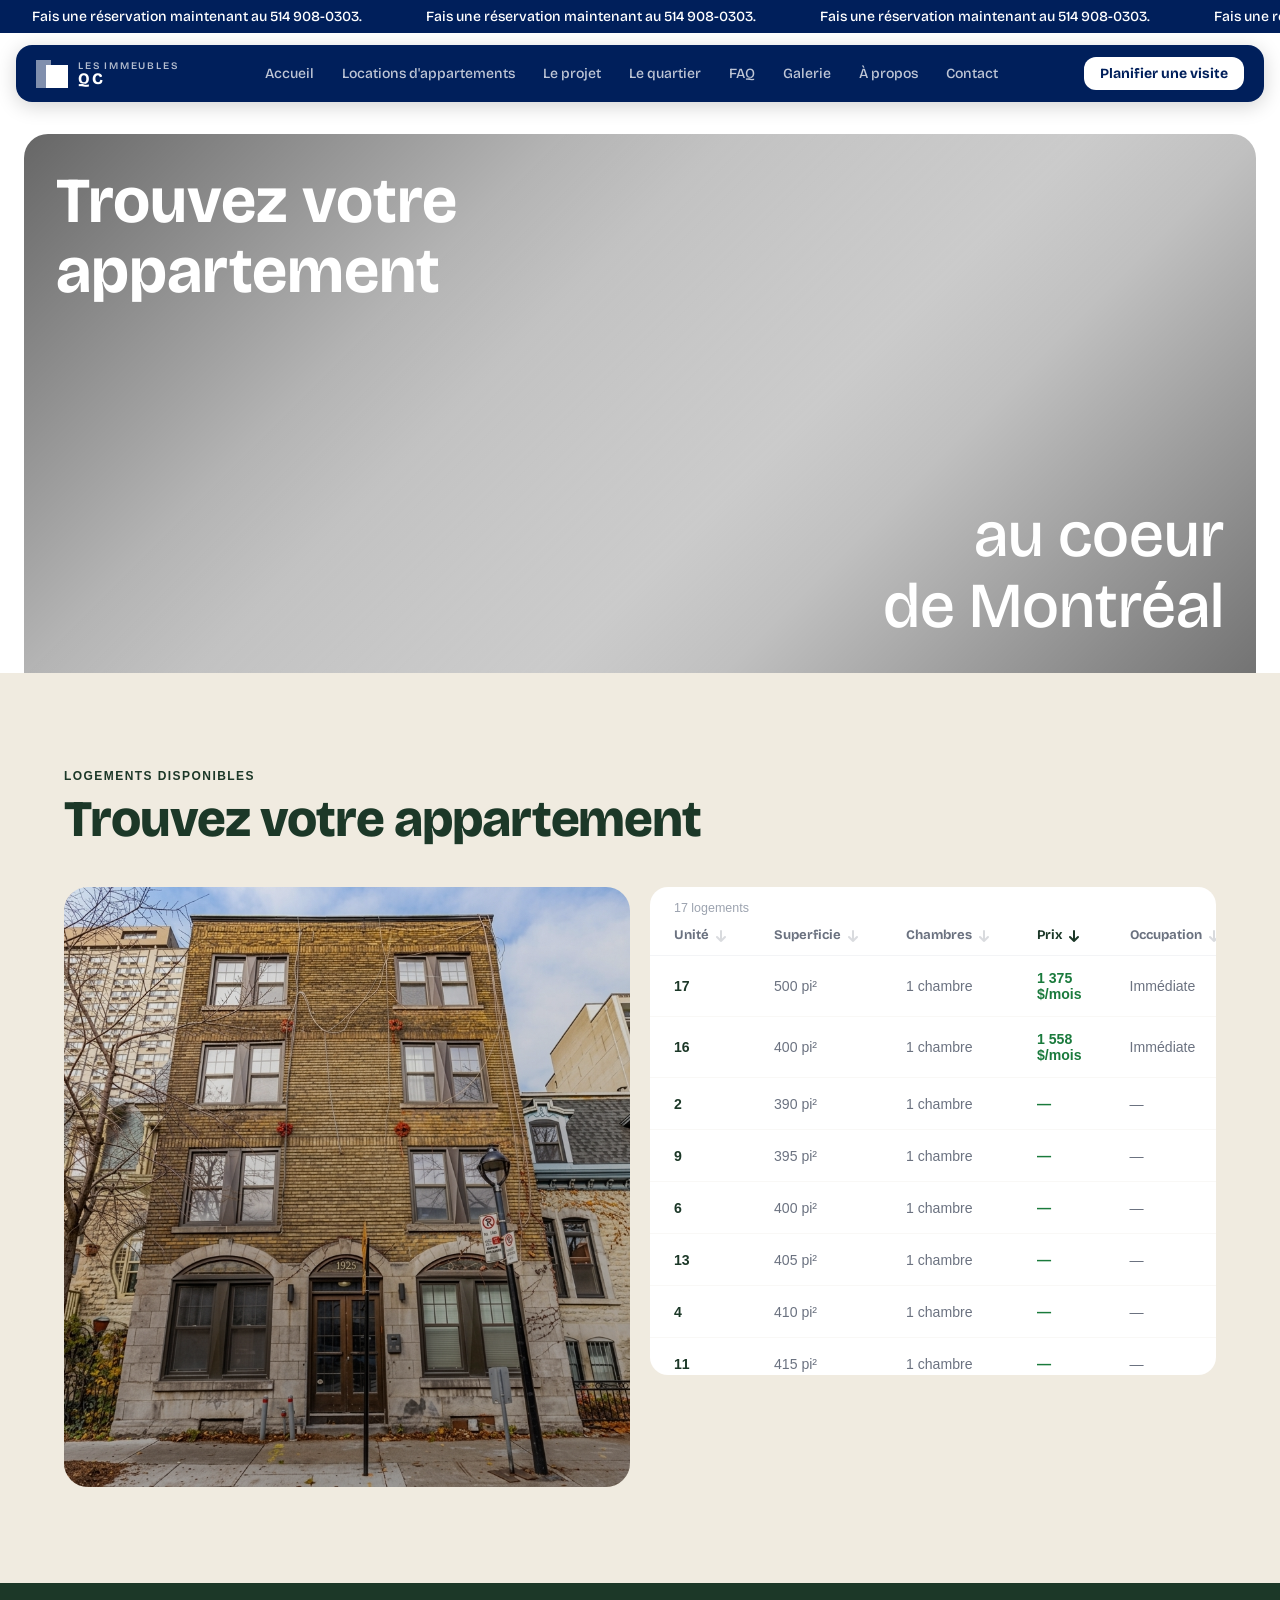
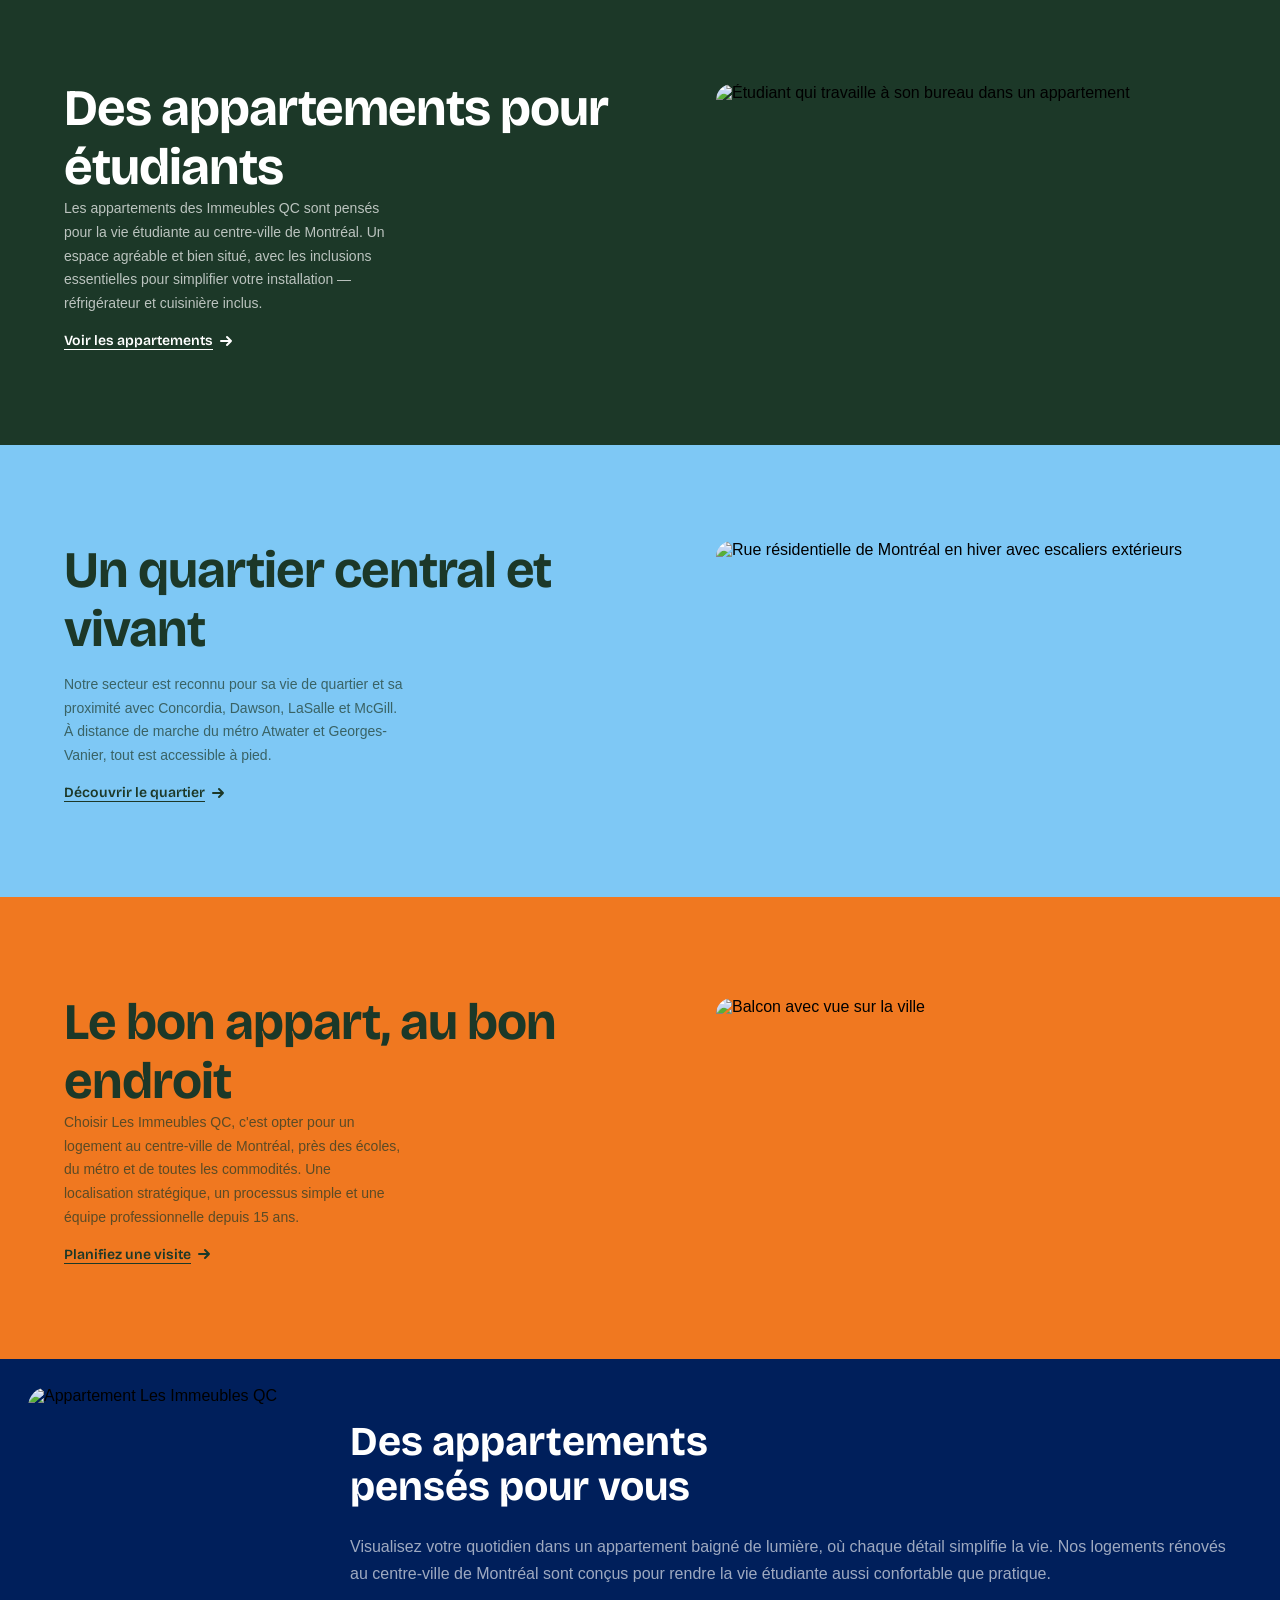
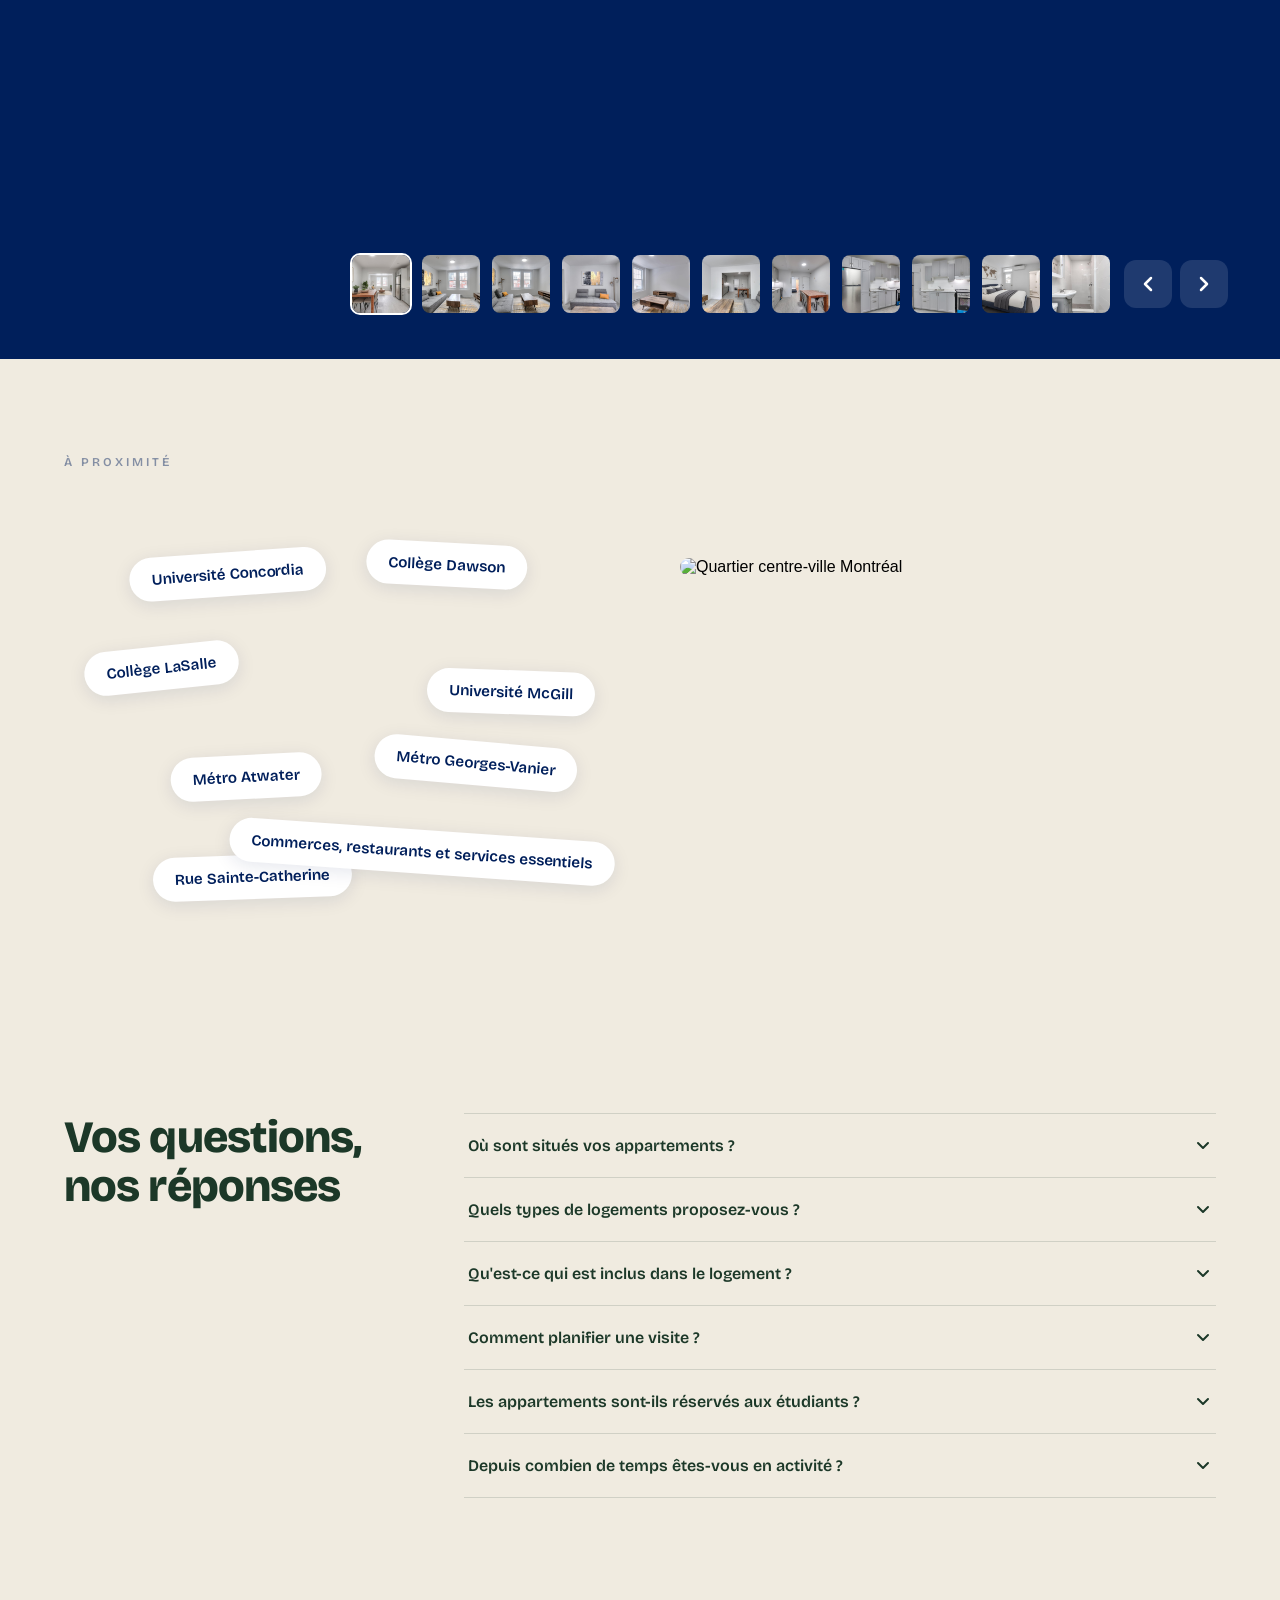
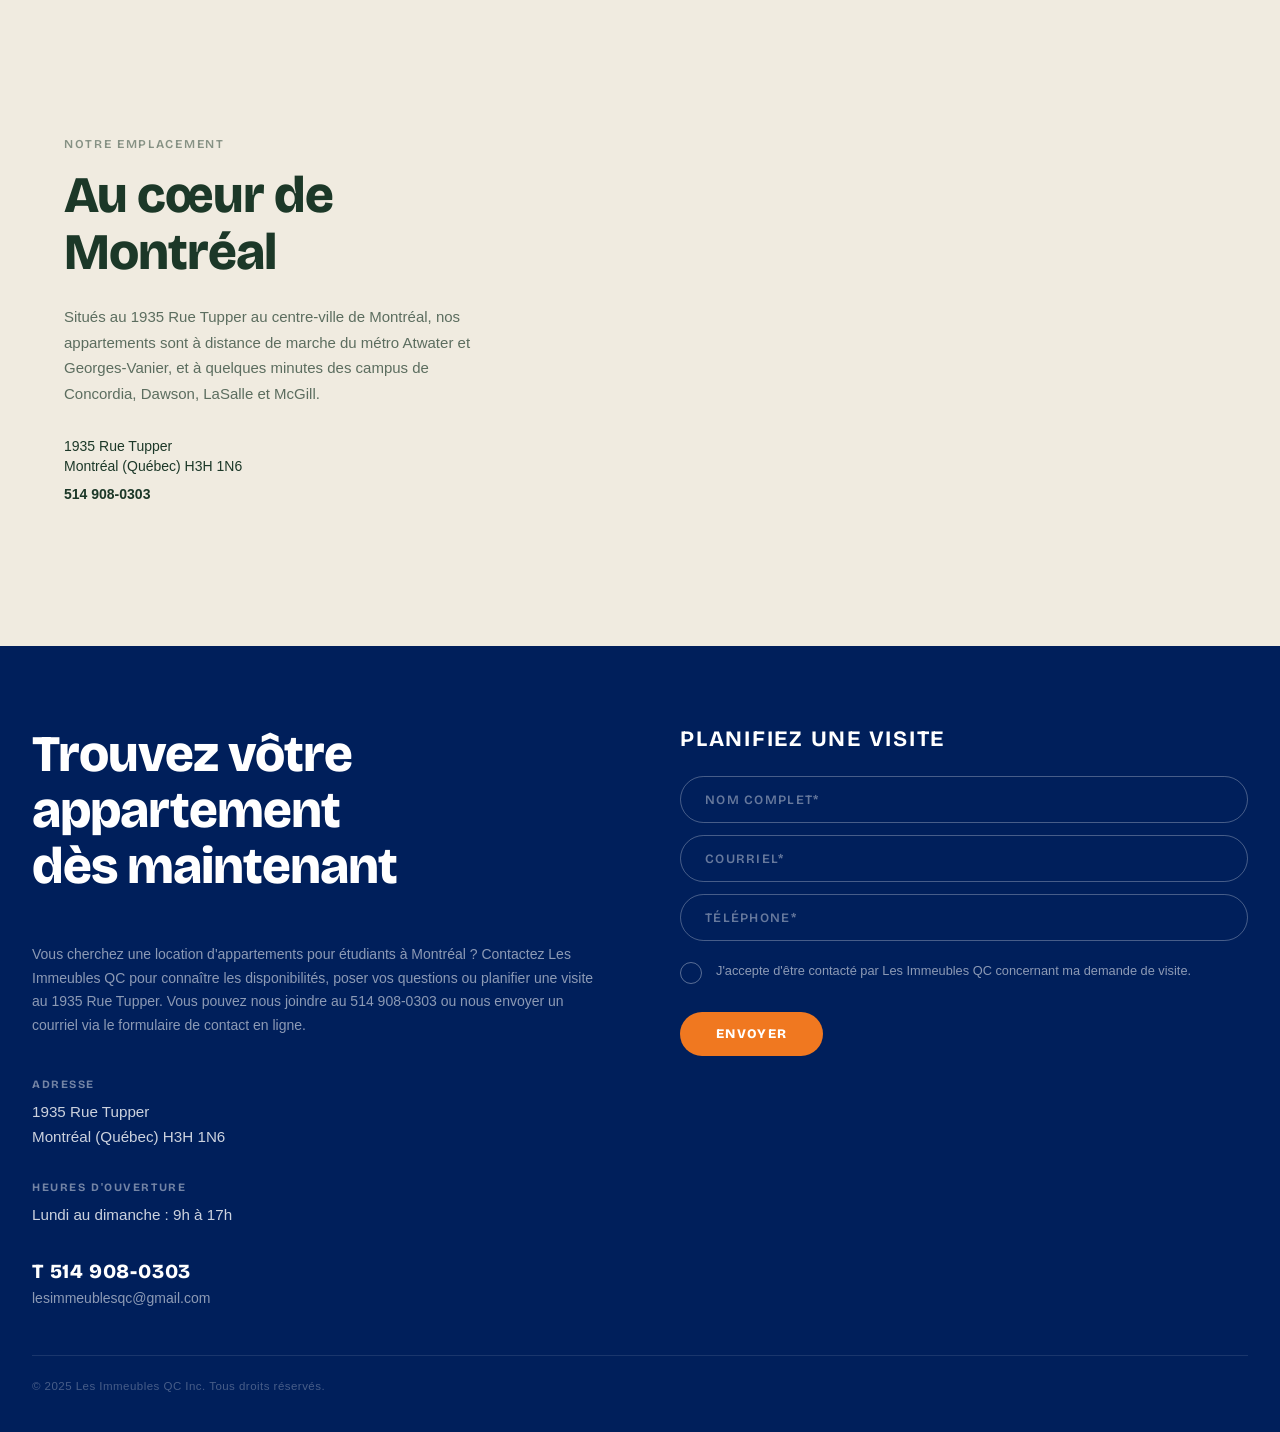
==== commit 8b79618a: "responsive" ====
--- a/index.html
+++ b/index.html
@@ -79,7 +79,7 @@
 
       <div class="apt-grid">
         <div class="apt-img-wrap">
-          <img class="apt-img" src="assets/pexels-matreding-33825327.jpg" alt="Appartements au centre-ville de Montréal" />
+          <img class="apt-img" src="assets/hero.png" alt="Appartements au centre-ville de Montréal" />
           <div class="apt-img-overlay"></div>
         </div>
 
--- a/style.css
+++ b/style.css
@@ -327,6 +327,7 @@
   position: relative;
   z-index: 50;
   padding: 64px 24px;
+  overflow-x: hidden;
 }
 @media (min-width: 1024px) { .apt-section { padding: 96px 64px; } }
 
@@ -355,7 +356,10 @@
   grid-template-columns: 1fr;
   gap: 20px;
   align-items: start;
-}
+  overflow: hidden;
+  min-width: 0;
+}
+.apt-grid > * { min-width: 0; }
 @media (min-width: 1024px) { .apt-grid { grid-template-columns: 1fr 1fr; } }
 
 .apt-img-wrap {
@@ -363,6 +367,8 @@
   border-radius: 24px;
   overflow: hidden;
   height: 600px;
+  width: 100%;
+  min-width: 0;
 }
 @media (min-width: 1024px) { .apt-img-wrap { position: sticky; top: 32px; } }
 
@@ -1222,7 +1228,8 @@
   .apt-section    { padding: 48px 16px; }
   .apt-heading    { margin-bottom: 24px; }
   .apt-grid       { gap: 12px; }
-  .apt-img-wrap   { height: 200px; border-radius: 16px; }
+  .apt-img-wrap   { height: auto; aspect-ratio: 4/3; width: 100%; max-width: 100%; border-radius: 16px; overflow: hidden; }
+  .apt-img        { width: 100%; max-width: 100%; display: block; }
   .apt-img-labels { padding: 16px 20px; }
   .table-wrap     { overflow-x: auto; -webkit-overflow-scrolling: touch; }
   table           { min-width: 620px; }
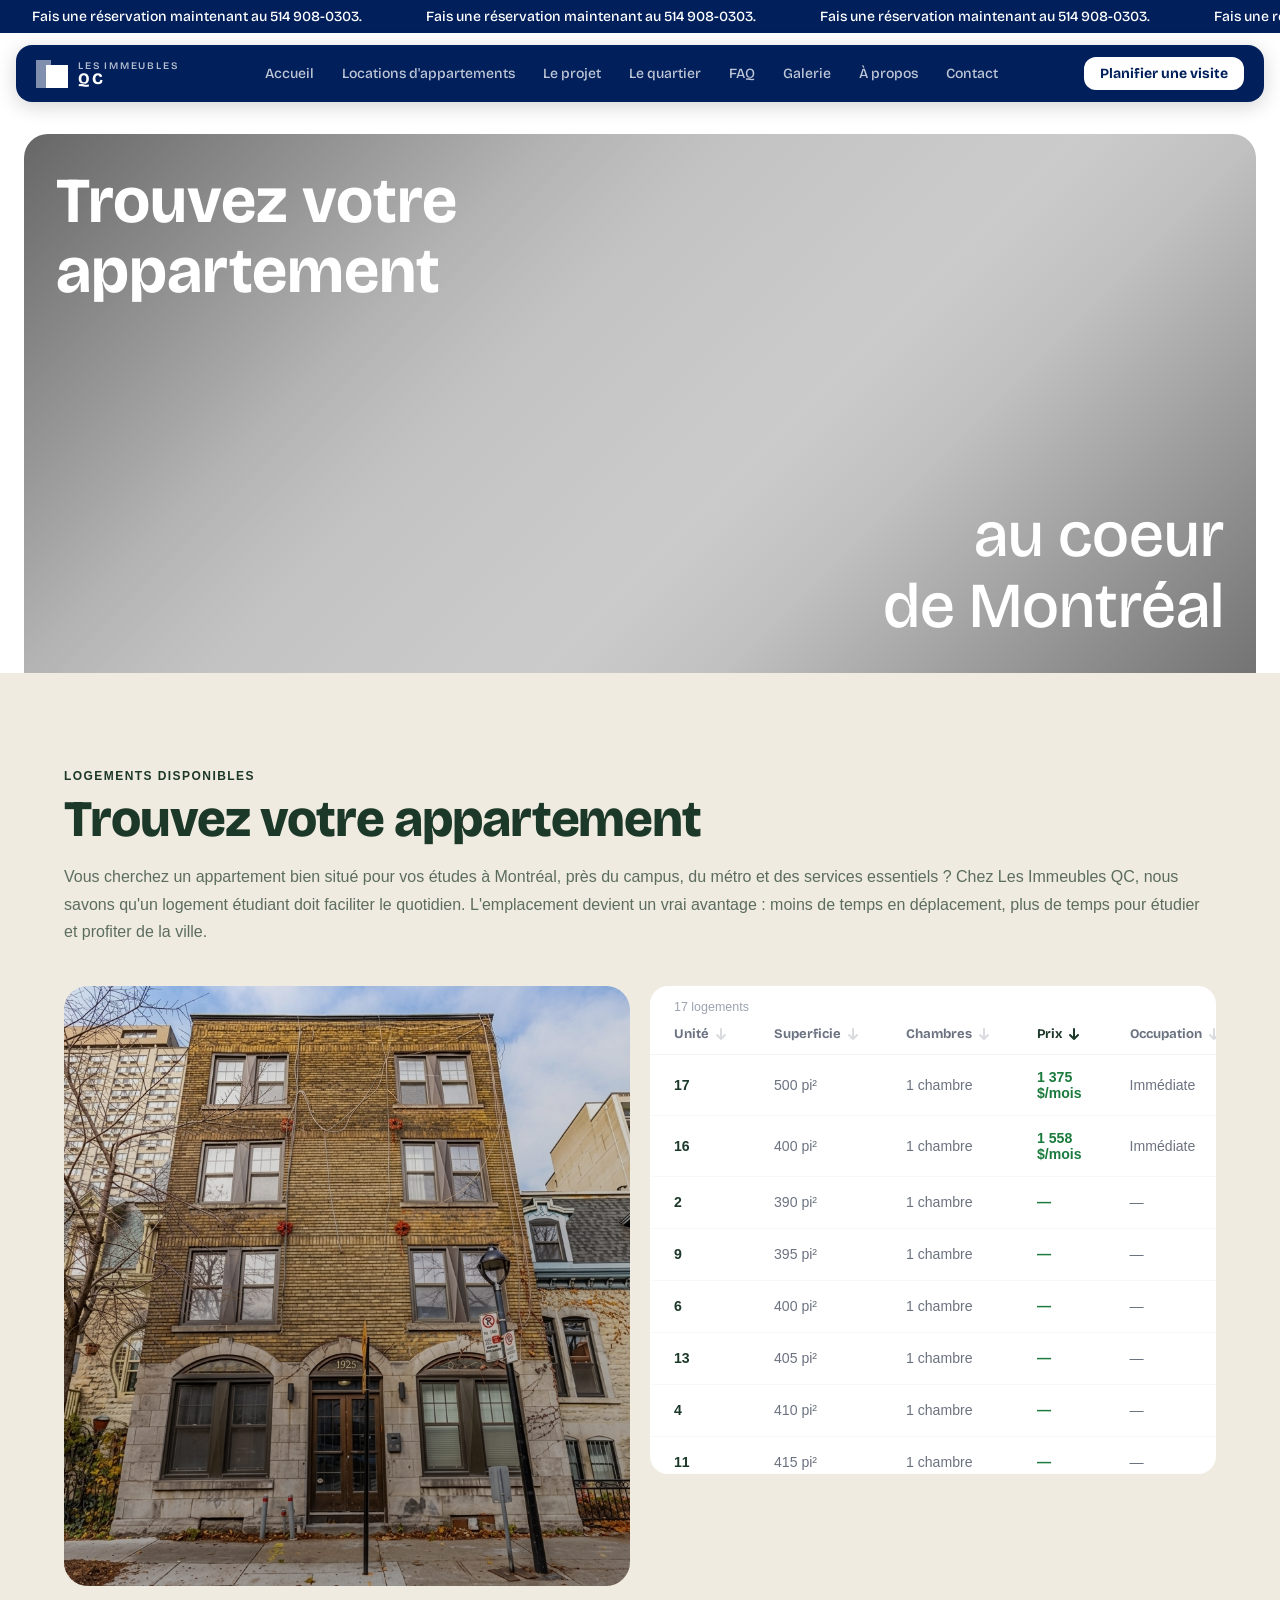
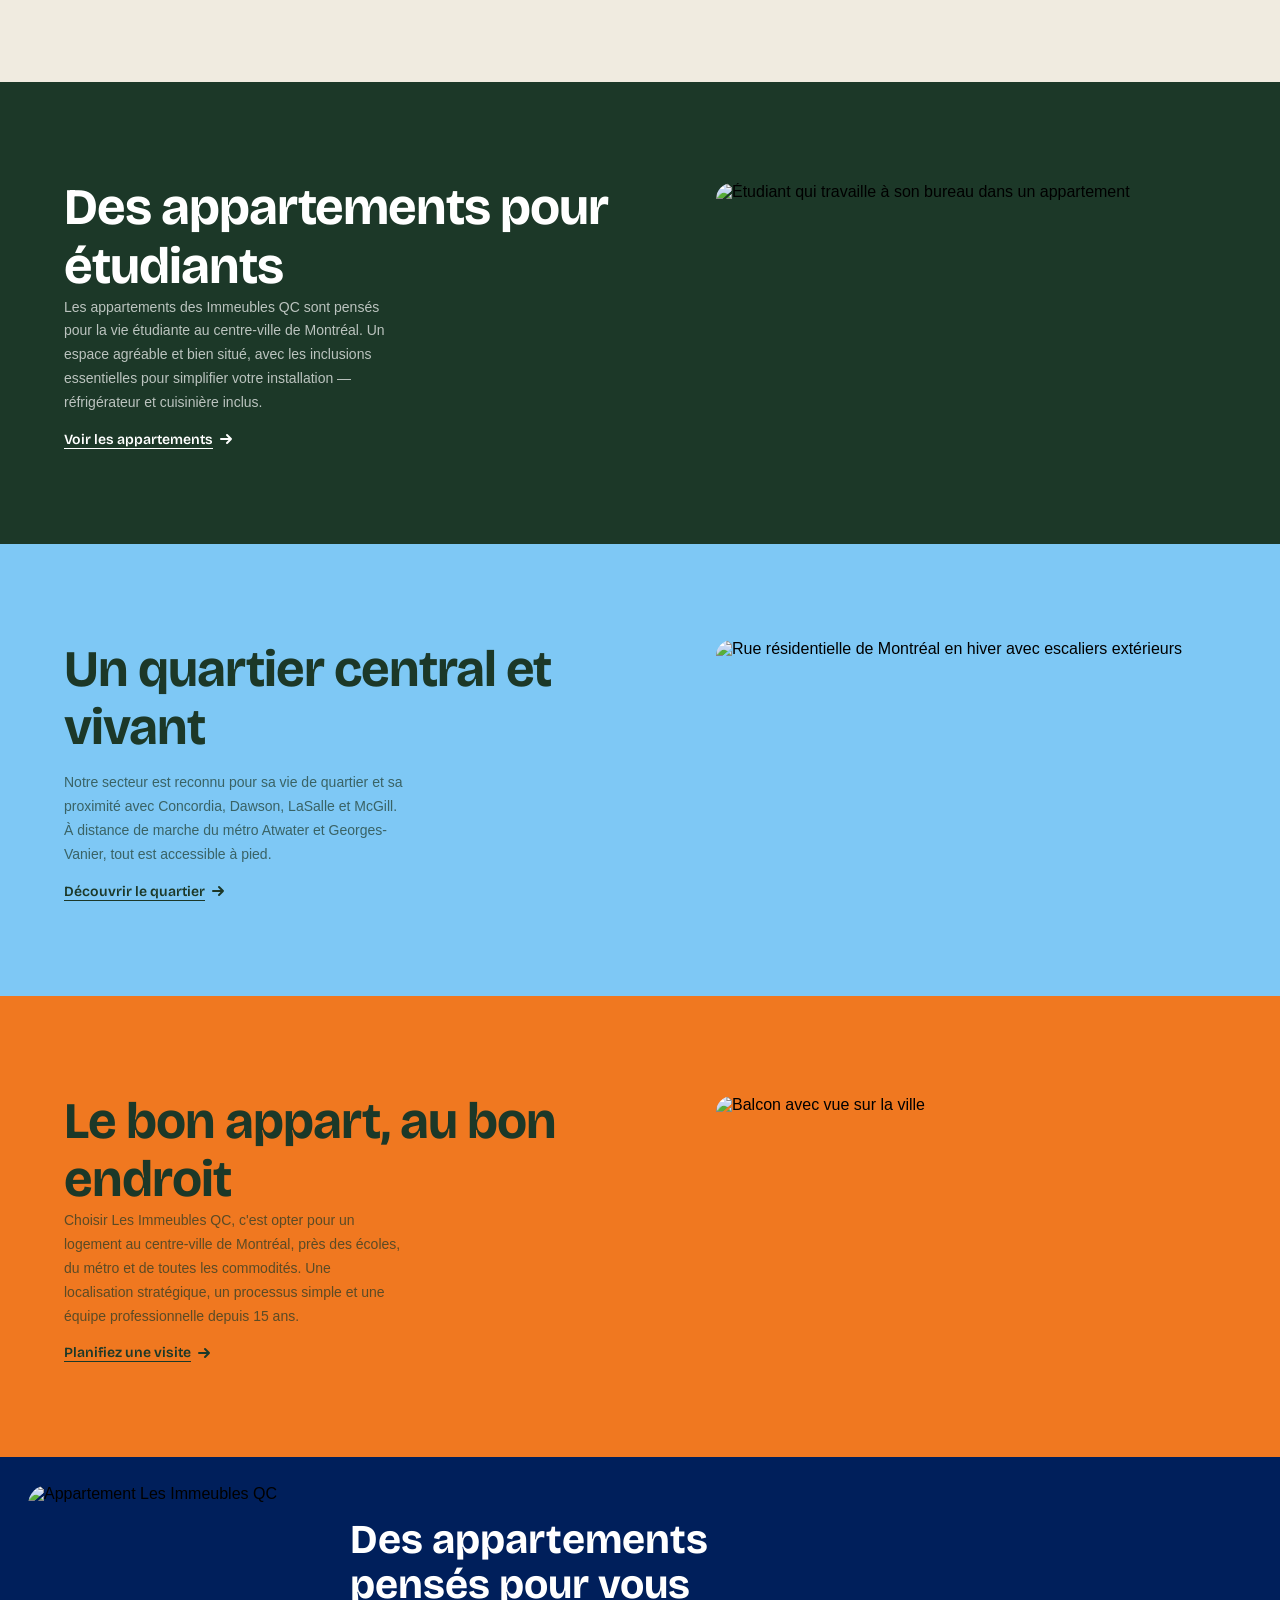
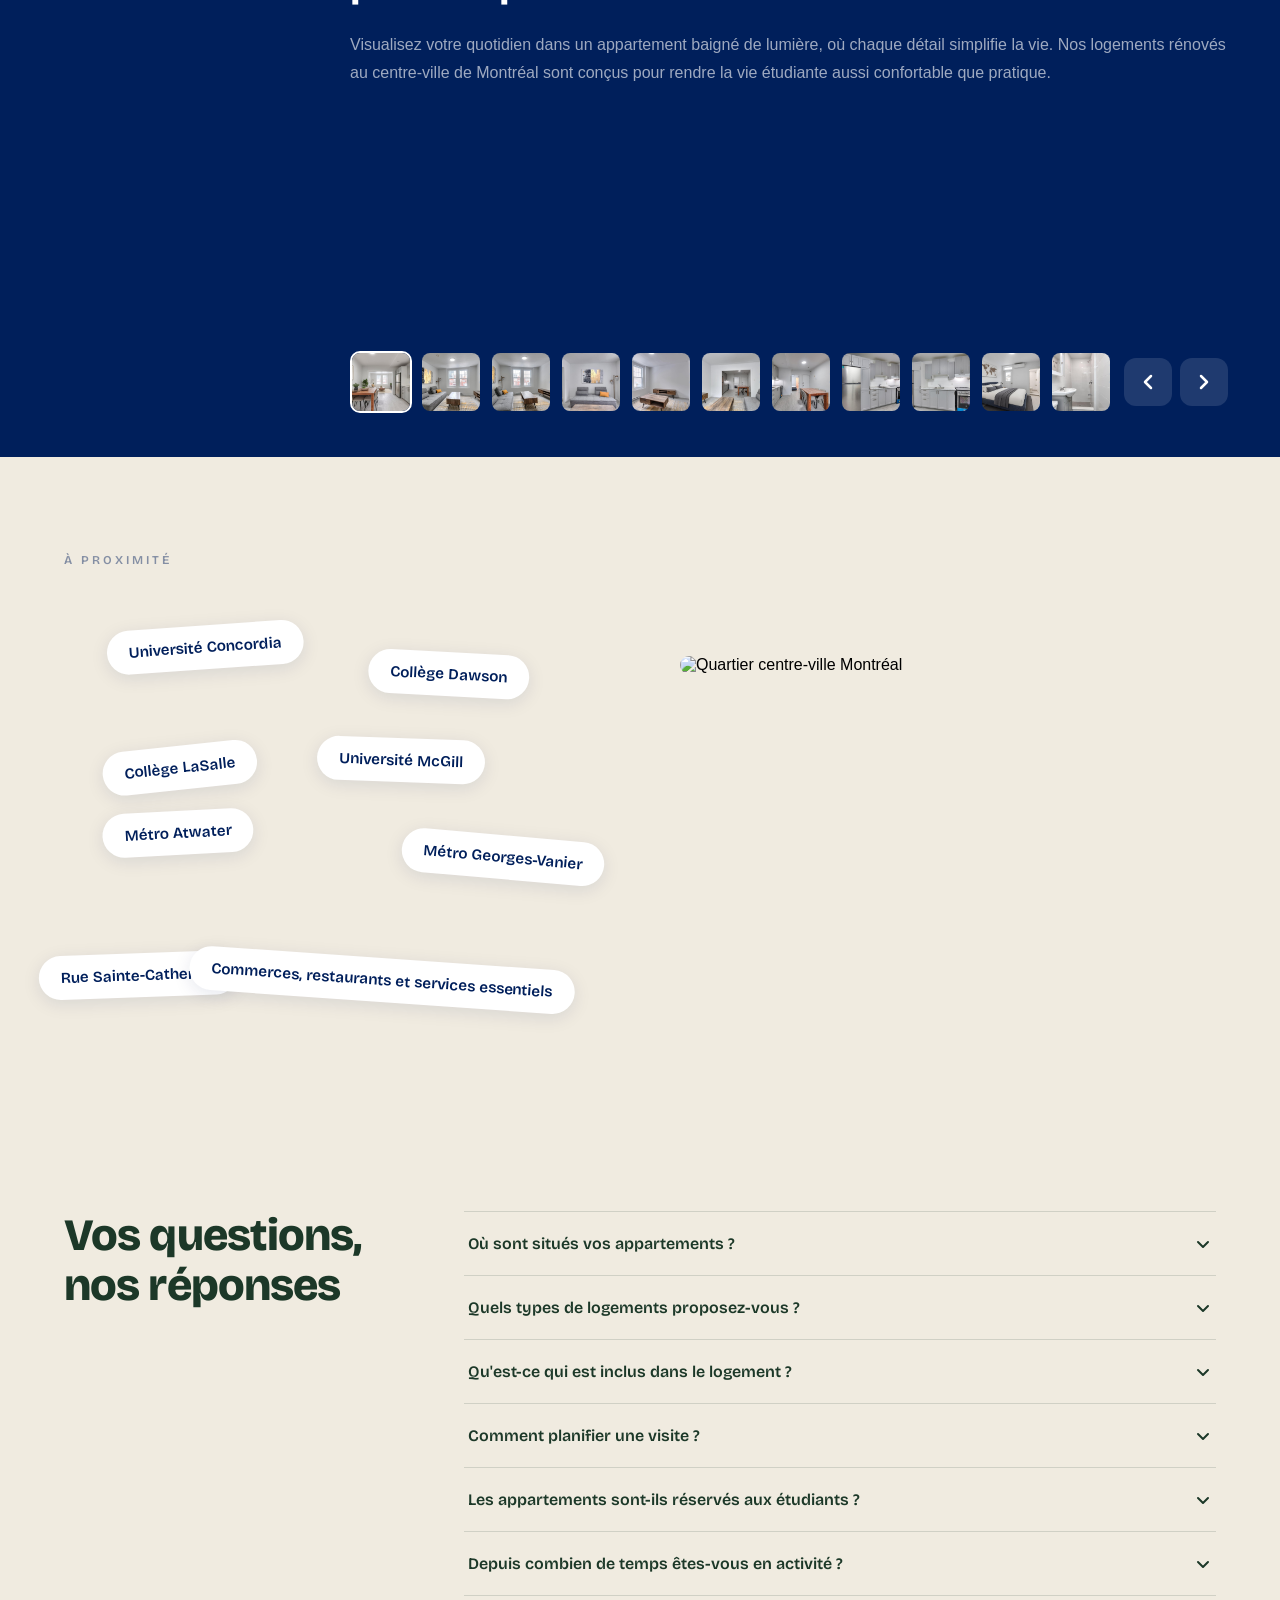
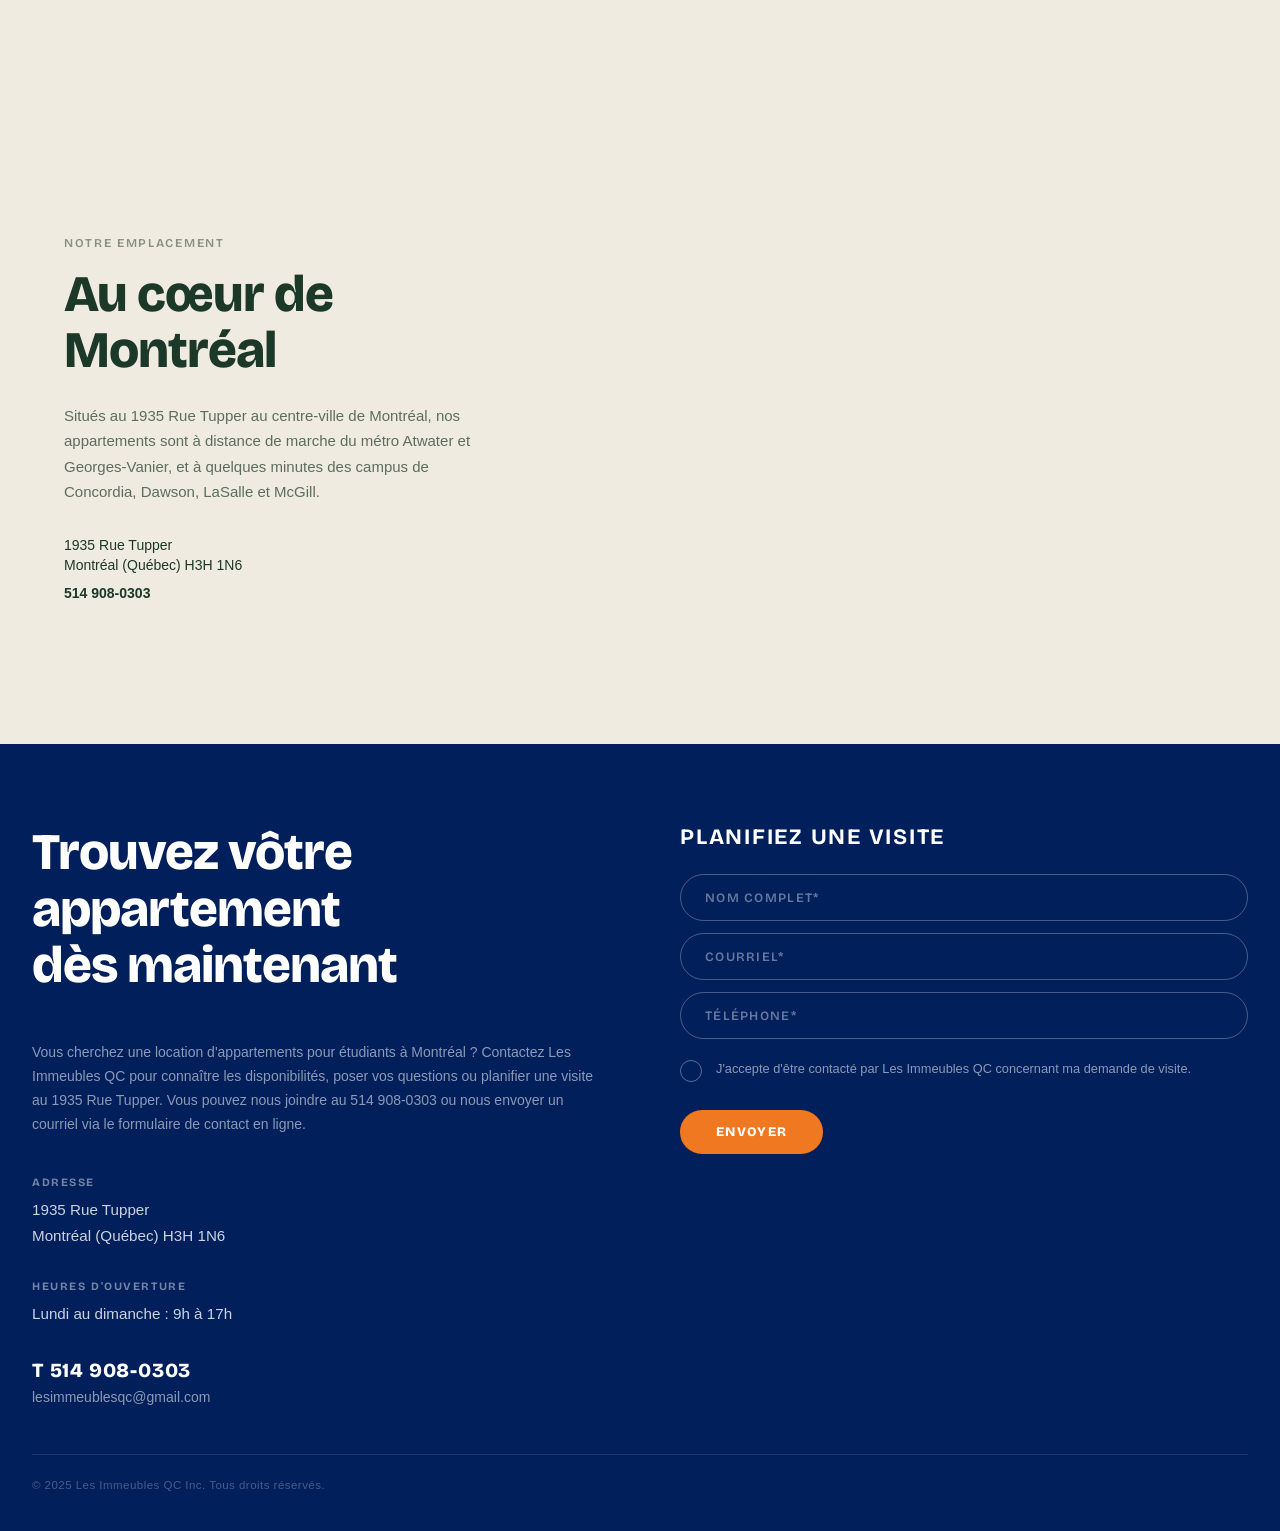
==== commit 762263ed: "ajout de texte" ====
--- a/index.html
+++ b/index.html
@@ -75,6 +75,7 @@
       <div class="apt-heading">
         <p class="apt-eyebrow">Logements disponibles</p>
         <h2 class="apt-title">Trouvez votre appartement</h2>
+        <p class="apt-desc">Vous cherchez un appartement bien situé pour vos études à Montréal, près du campus, du métro et des services essentiels ? Chez Les Immeubles QC, nous savons qu'un logement étudiant doit faciliter le quotidien. L'emplacement devient un vrai avantage : moins de temps en déplacement, plus de temps pour étudier et profiter de la ville.</p>
       </div>
 
       <div class="apt-grid">
--- a/style.css
+++ b/style.css
@@ -334,6 +334,12 @@
 .apt-inner { max-width: 1280px; margin: 0 auto; }
 
 .apt-heading { margin-bottom: 40px; }
+.apt-desc {
+  color: rgba(28,56,40,.7);
+  font-size: 1rem;
+  line-height: 1.72;
+  margin-top: 16px;
+}
 .apt-eyebrow {
   font-size: 0.75rem;
   letter-spacing: .12em;
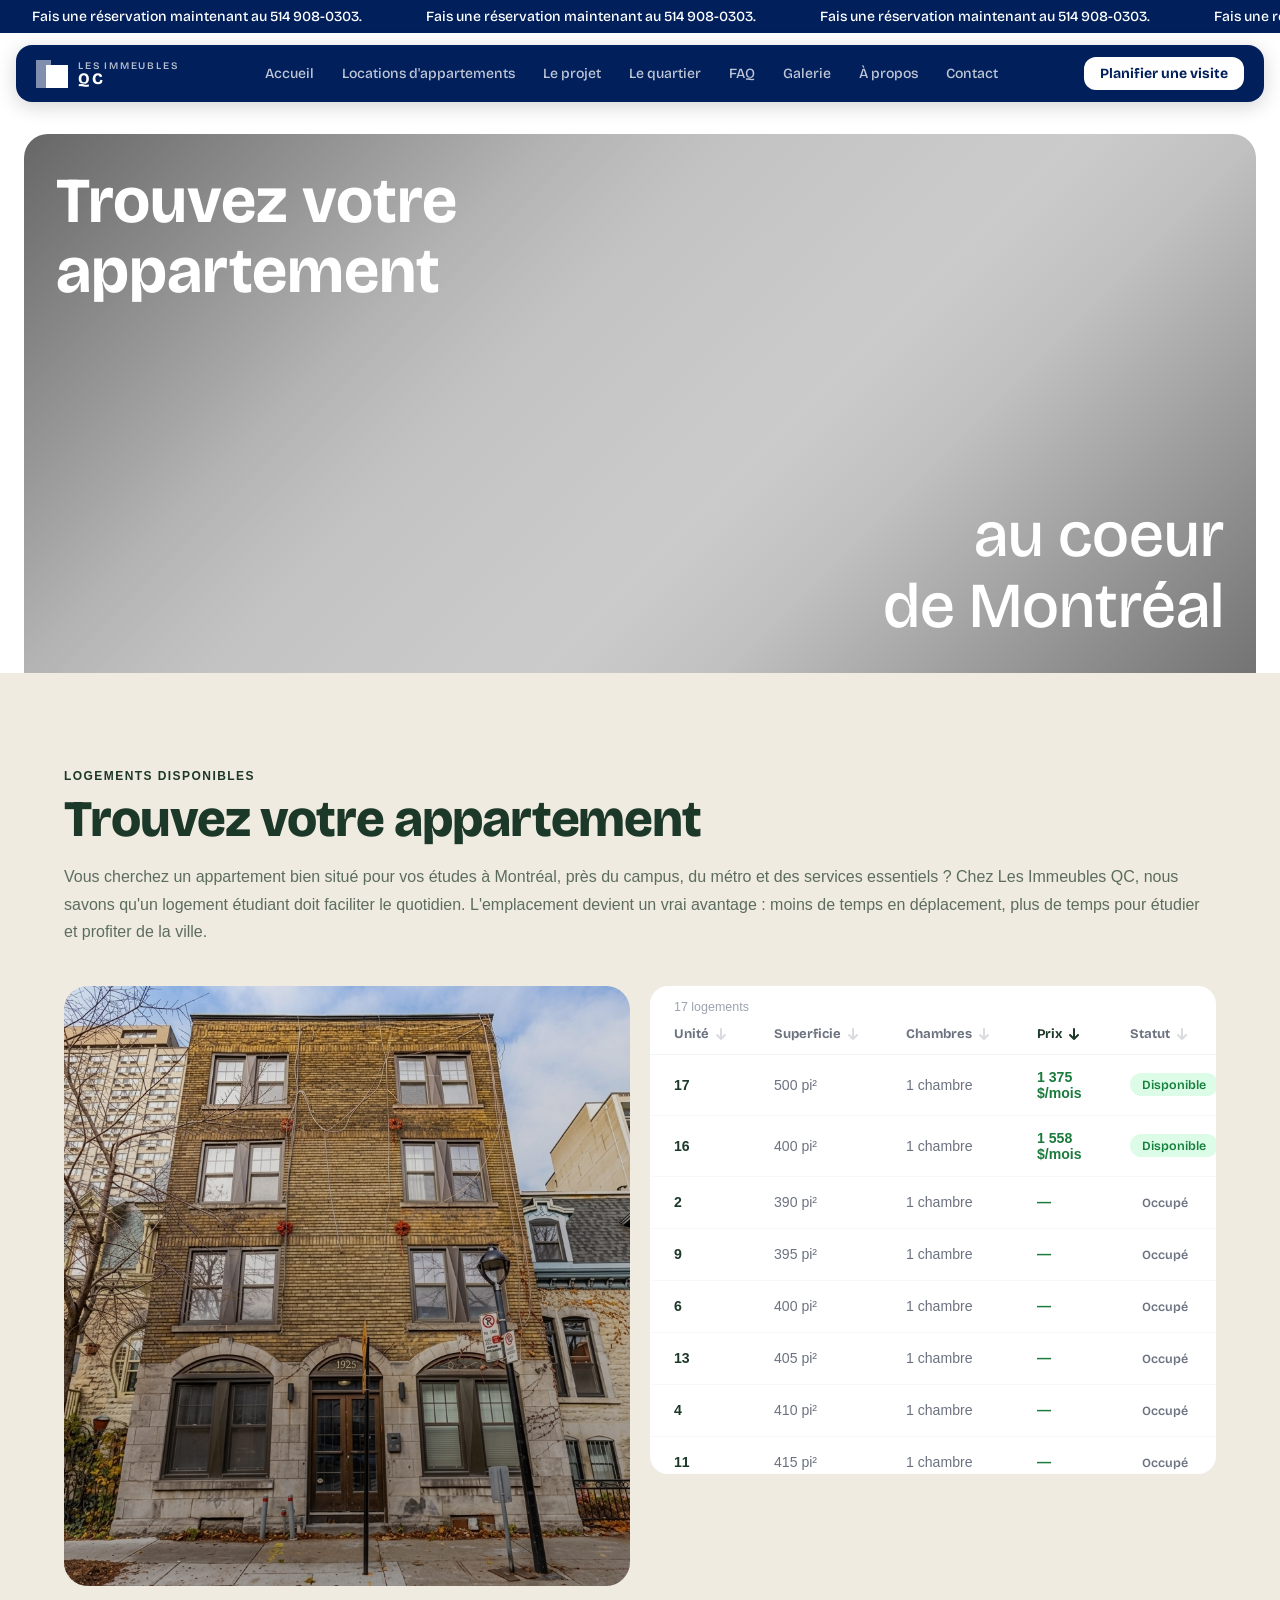
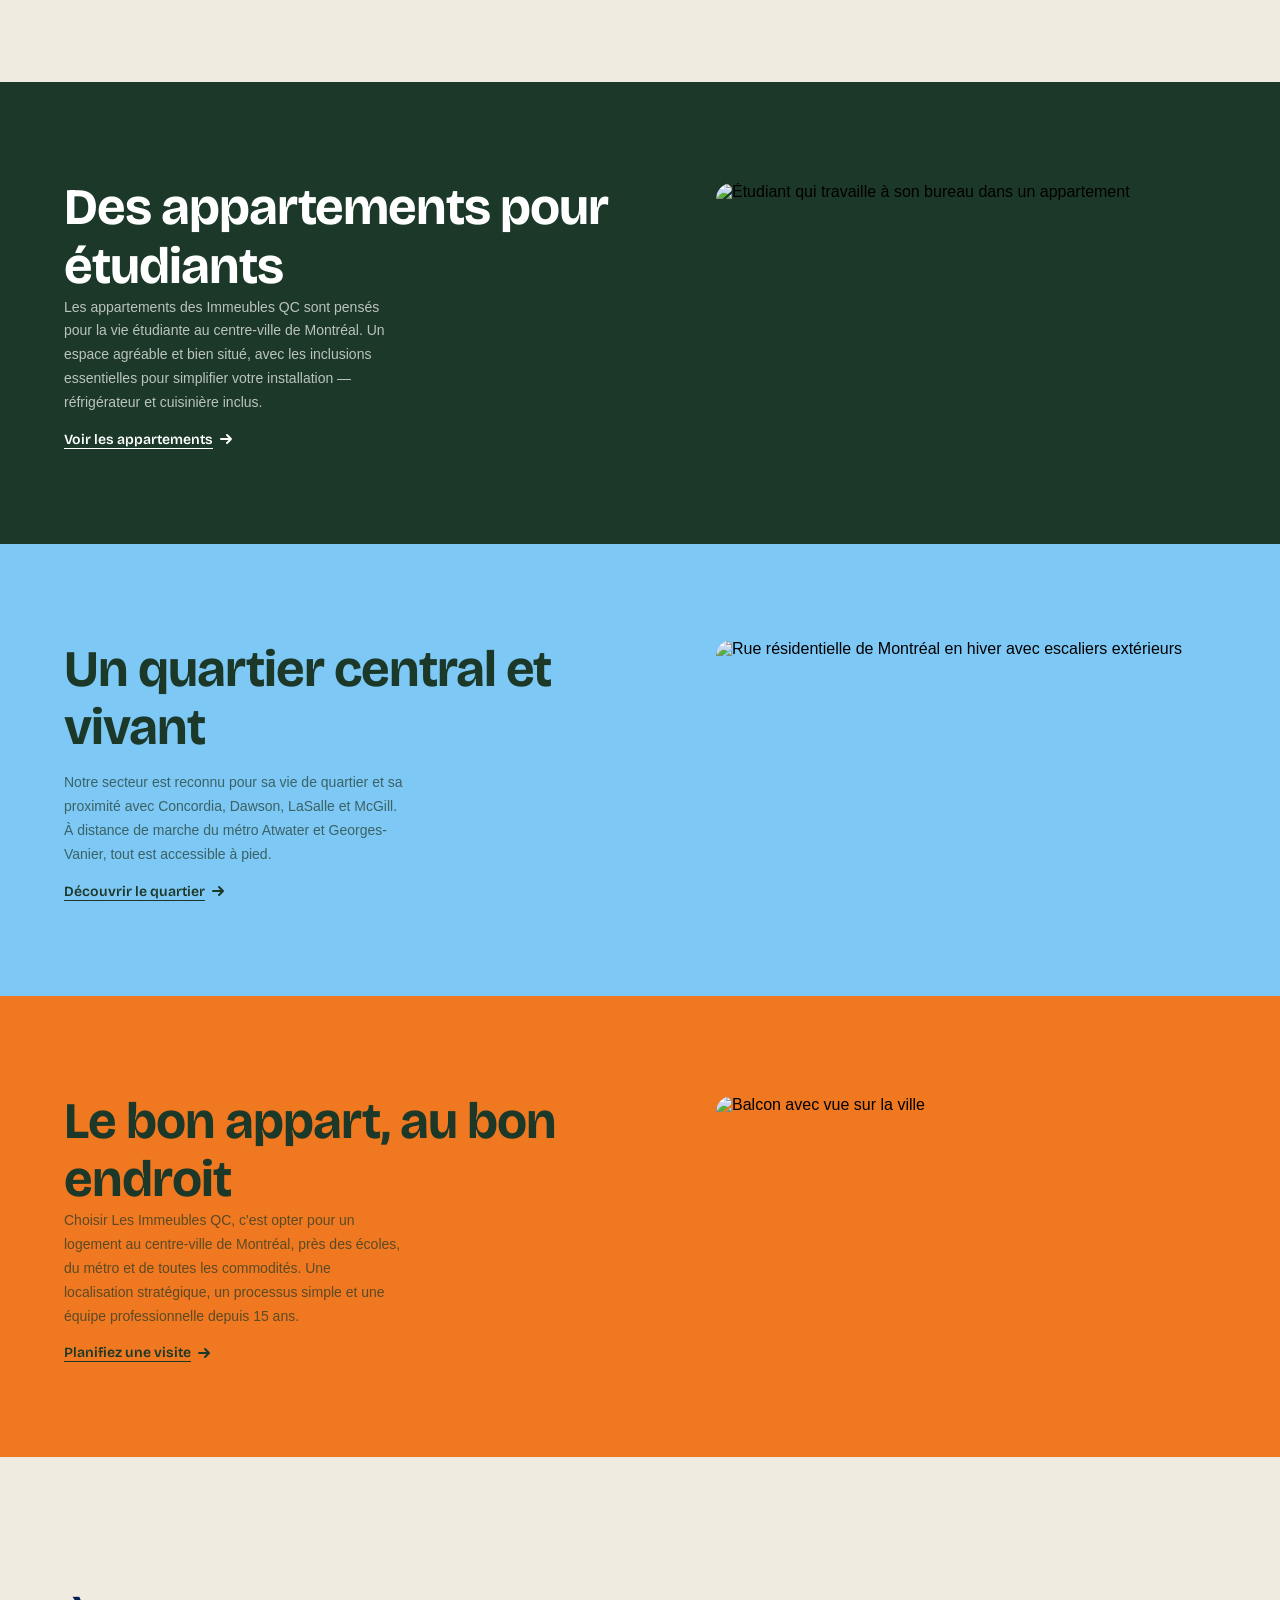
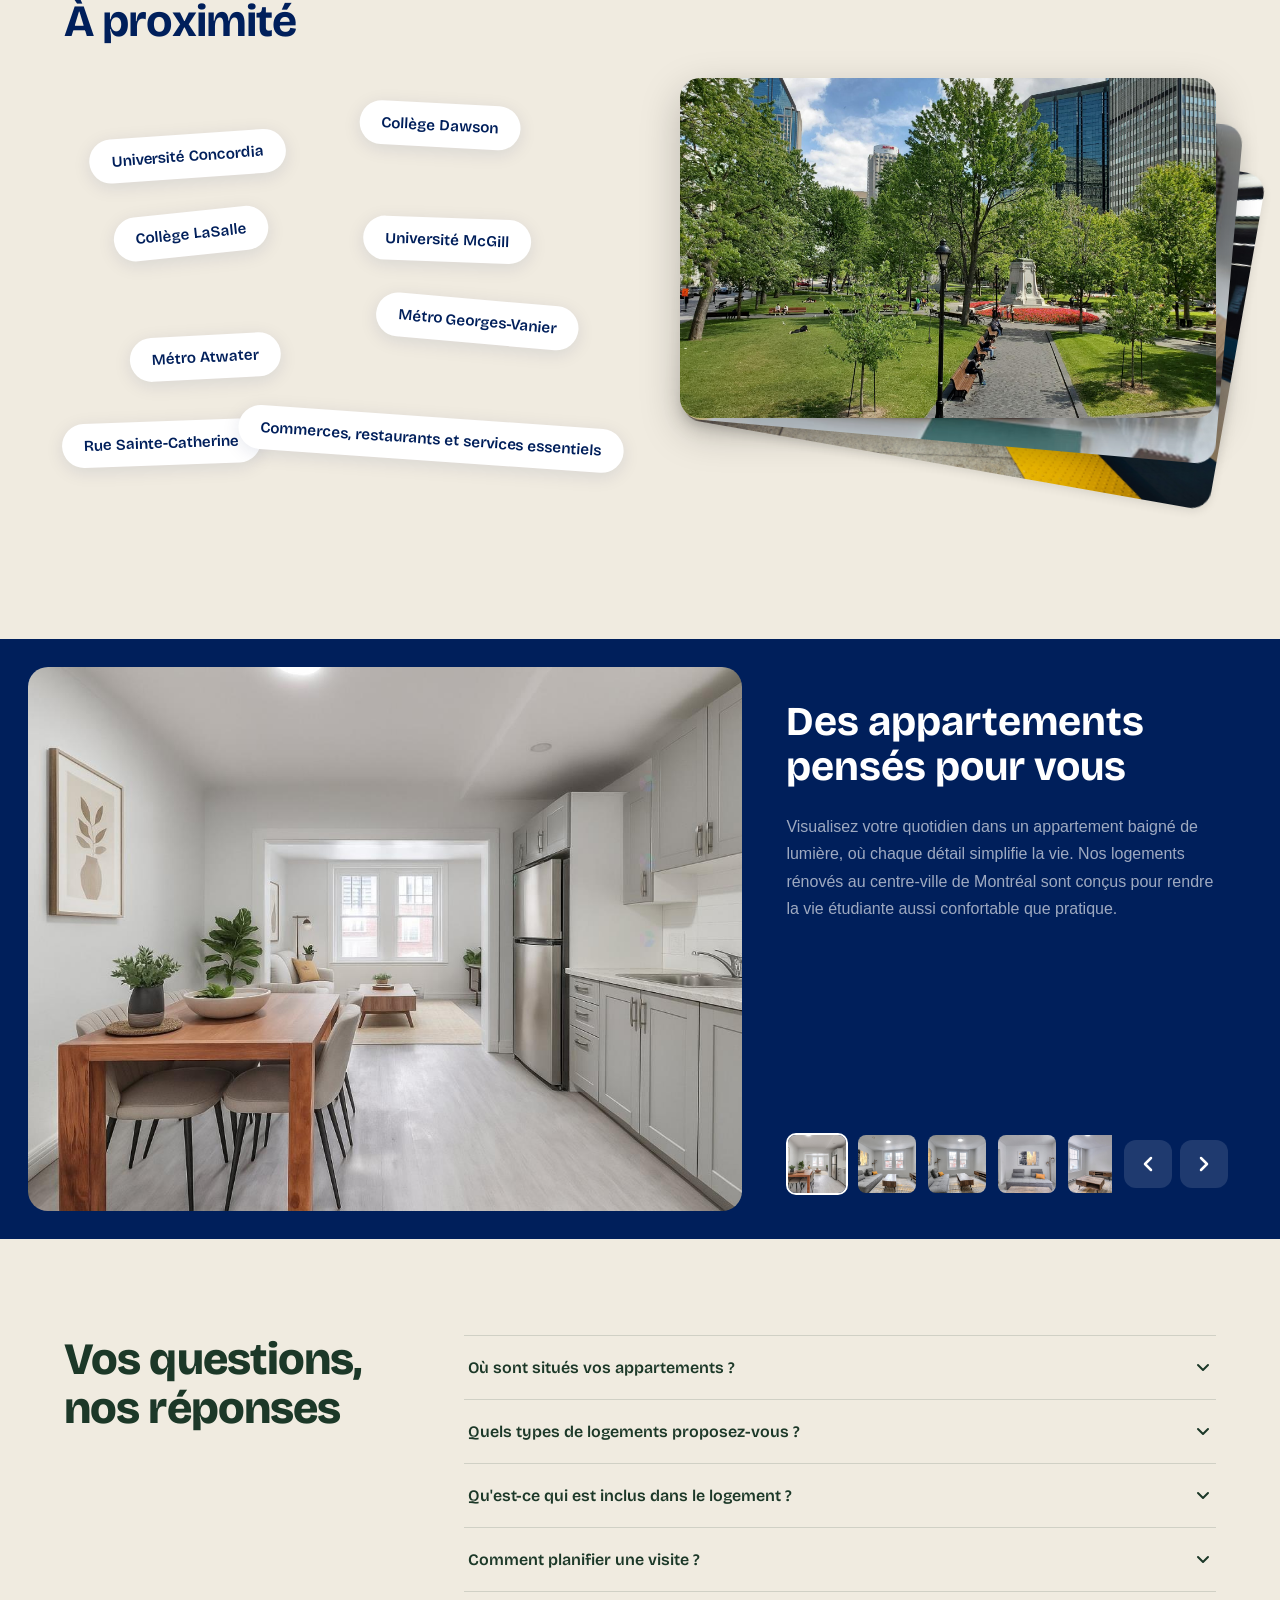
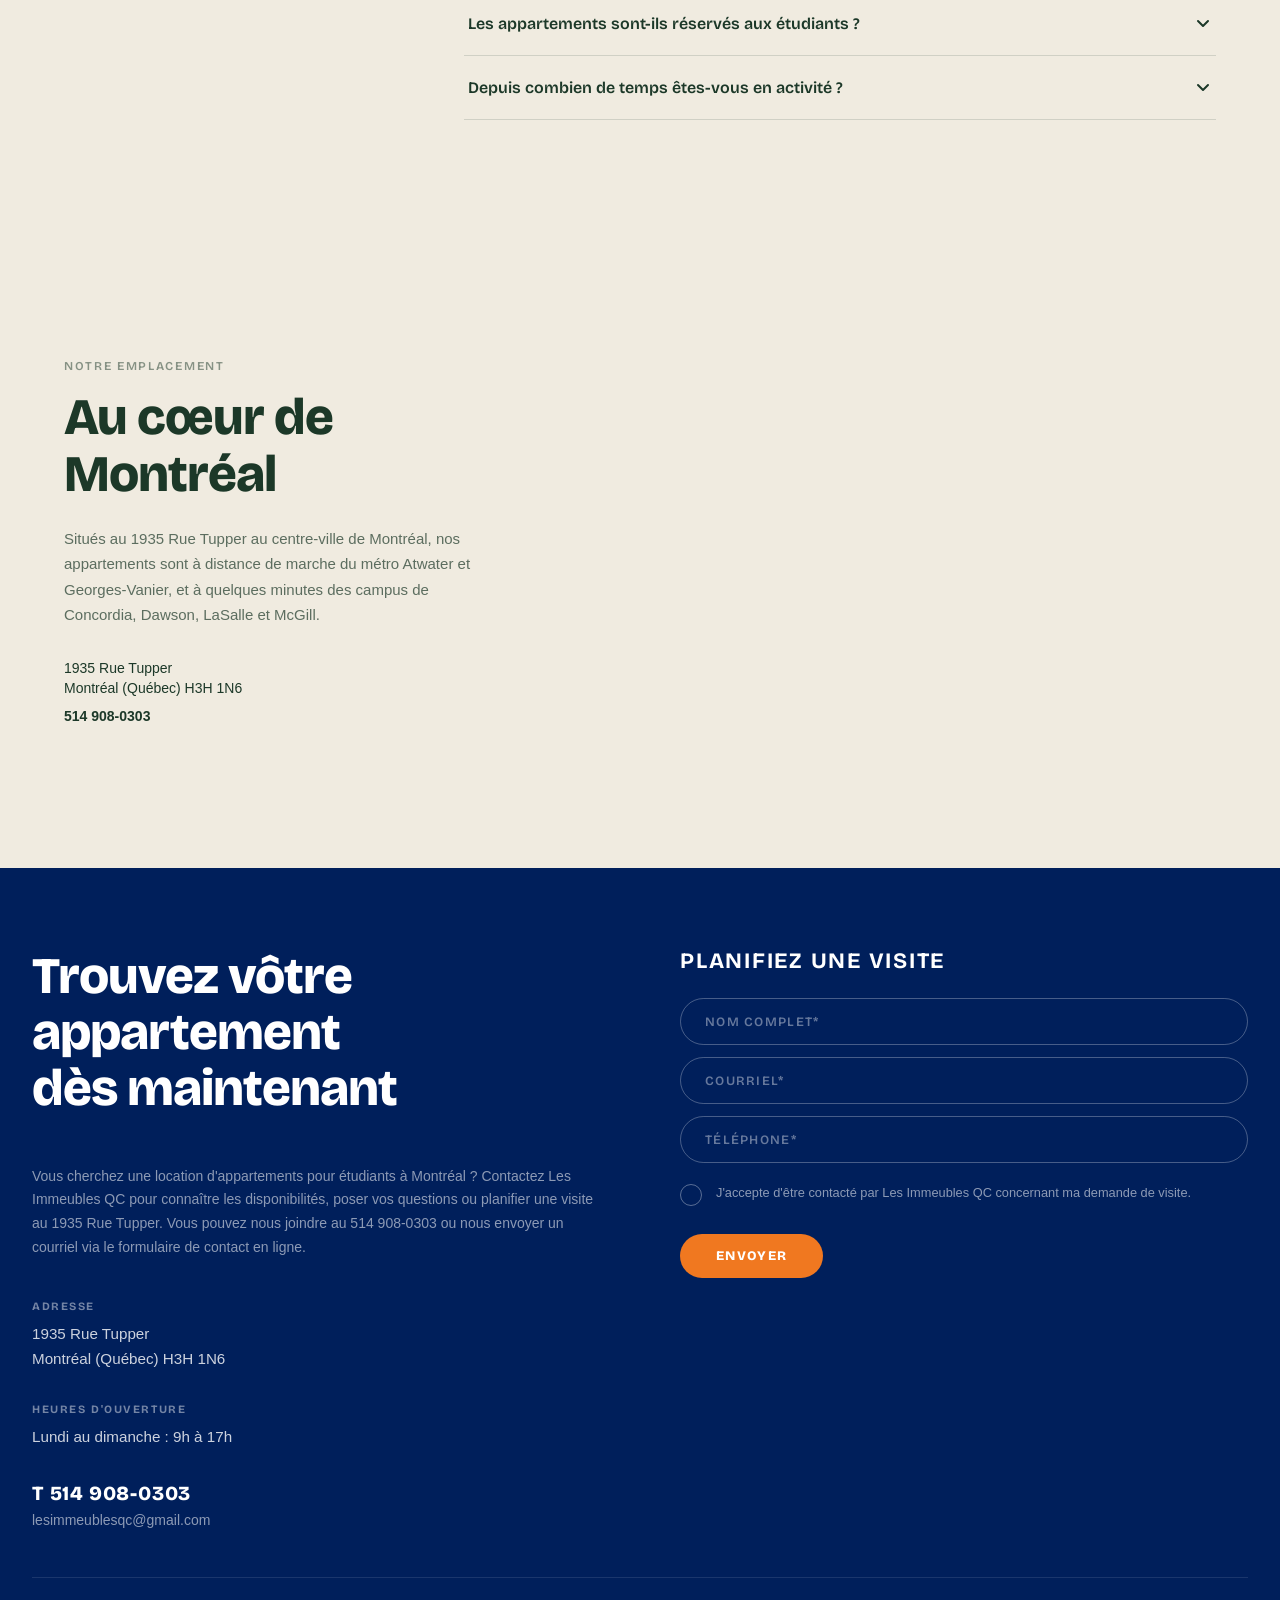
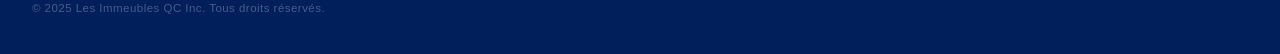
==== commit 49f86c37: "links + images" ====
--- a/index.html
+++ b/index.html
@@ -11,47 +11,7 @@
 </head>
 <body>
 
-  <!-- ── Marquee Banner ── -->
-  <div class="marquee-banner">
-    <div class="marquee-track" id="marquee-track"></div>
-  </div>
-
-  <!-- ── Navbar ── -->
-  <div class="navbar-wrap" id="navbar">
-    <div class="navbar-card">
-
-      <div class="navbar-top">
-        <a href="/" class="logo">
-          <svg class="logo-svg" width="32" height="28" viewBox="0 0 32 28" fill="none" xmlns="http://www.w3.org/2000/svg" aria-hidden="true">
-            <rect x="0" y="0" width="15" height="28" fill="white" opacity="0.5"/>
-            <rect x="10" y="5" width="22" height="23" fill="white"/>
-          </svg>
-          <div class="logo-text">
-            <span class="logo-sub">Les Immeubles</span>
-            <span class="logo-main">QC</span>
-          </div>
-        </a>
-
-        <nav class="nav-links" id="nav-links"></nav>
-
-        <a href="/louer" class="nav-cta">Planifier une visite</a>
-
-        <button class="hamburger" id="hamburger" aria-label="Menu">
-          <span></span><span></span><span></span>
-        </button>
-      </div>
-
-      <div class="dropdown-panel" id="dropdown-panel">
-        <div class="dropdown-inner" id="dropdown-inner"></div>
-      </div>
-
-    </div>
-
-    <div class="mobile-menu" id="mobile-menu">
-      <div class="mobile-menu-inner" id="mobile-menu-inner"></div>
-    </div>
-
-  </div>
+  <div id="navbar-placeholder"></div>
 
   <!-- ── Hero ── -->
   <section class="hero-section">
@@ -96,7 +56,6 @@
                     <th onclick="sortTable('superficie')" id="th-superficie">Superficie <svg class="sort-arrow" id="sa-superficie" width="10" height="12" viewBox="0 0 10 12" fill="none" stroke="currentColor" stroke-width="2"><path d="M5 1v10M1 7l4 4 4-4" stroke-linecap="round" stroke-linejoin="round"/></svg></th>
                     <th onclick="sortTable('chambres')" id="th-chambres">Chambres <svg class="sort-arrow" id="sa-chambres" width="10" height="12" viewBox="0 0 10 12" fill="none" stroke="currentColor" stroke-width="2"><path d="M5 1v10M1 7l4 4 4-4" stroke-linecap="round" stroke-linejoin="round"/></svg></th>
                     <th onclick="sortTable('prix')" id="th-prix">Prix <svg class="sort-arrow" id="sa-prix" width="10" height="12" viewBox="0 0 10 12" fill="none" stroke="currentColor" stroke-width="2"><path d="M5 1v10M1 7l4 4 4-4" stroke-linecap="round" stroke-linejoin="round"/></svg></th>
-                    <th onclick="sortTable('occupation')" id="th-occupation">Occupation <svg class="sort-arrow" id="sa-occupation" width="10" height="12" viewBox="0 0 10 12" fill="none" stroke="currentColor" stroke-width="2"><path d="M5 1v10M1 7l4 4 4-4" stroke-linecap="round" stroke-linejoin="round"/></svg></th>
                     <th onclick="sortTable('statut')" id="th-statut">Statut <svg class="sort-arrow" id="sa-statut" width="10" height="12" viewBox="0 0 10 12" fill="none" stroke="currentColor" stroke-width="2"><path d="M5 1v10M1 7l4 4 4-4" stroke-linecap="round" stroke-linejoin="round"/></svg></th>
                   </tr>
                 </thead>
@@ -118,7 +77,7 @@
         <h2 class="strip-title" style="color:#fff;">Des appartements pour étudiants</h2>
         <div class="strip-body-wrap">
           <p class="strip-body" style="color:rgba(255,255,255,.7);">Les appartements des Immeubles QC sont pensés pour la vie étudiante au centre-ville de Montréal. Un espace agréable et bien situé, avec les inclusions essentielles pour simplifier votre installation — réfrigérateur et cuisinière inclus.</p>
-          <a href="/location-appartements-etudiants-montreal" class="strip-cta" style="color:#fff;">
+          <a href="#locations" class="strip-cta" style="color:#fff;">
             Voir les appartements
             <svg width="14" height="14" viewBox="0 0 14 14" fill="none" stroke="currentColor" stroke-width="2"><path d="M2 7h10M8 3l4 4-4 4" stroke-linecap="round" stroke-linejoin="round"/></svg>
           </a>
@@ -136,7 +95,7 @@
         <h2 class="strip-title" style="color:#1c3828;">Un quartier central et vivant</h2>
         <div class="strip-body-wrap">
           <p class="strip-body" style="color:rgba(28,56,40,.7);">Notre secteur est reconnu pour sa vie de quartier et sa proximité avec Concordia, Dawson, LaSalle et McGill. À distance de marche du métro Atwater et Georges-Vanier, tout est accessible à pied.</p>
-          <a href="/le-quartier" class="strip-cta" style="color:#1c3828;">
+          <a href="quartier.html" class="strip-cta" style="color:#1c3828;">
             Découvrir le quartier
             <svg width="14" height="14" viewBox="0 0 14 14" fill="none" stroke="currentColor" stroke-width="2"><path d="M2 7h10M8 3l4 4-4 4" stroke-linecap="round" stroke-linejoin="round"/></svg>
           </a>
@@ -154,7 +113,7 @@
         <h2 class="strip-title" style="color:#1c3828;">Le bon appart, au bon endroit</h2>
         <div class="strip-body-wrap">
           <p class="strip-body" style="color:rgba(28,56,40,.7);">Choisir Les Immeubles QC, c'est opter pour un logement au centre-ville de Montréal, près des écoles, du métro et de toutes les commodités. Une localisation stratégique, un processus simple et une équipe professionnelle depuis 15 ans.</p>
-          <a href="/contact" class="strip-cta" style="color:#1c3828;">
+          <a href="#footer" class="strip-cta" style="color:#1c3828;">
             Planifiez une visite
             <svg width="14" height="14" viewBox="0 0 14 14" fill="none" stroke="currentColor" stroke-width="2"><path d="M2 7h10M8 3l4 4-4 4" stroke-linecap="round" stroke-linejoin="round"/></svg>
           </a>
@@ -166,6 +125,41 @@
     </div>
   </section>
 
+  <!-- ── POI Pills ── -->
+  <section class="poi-section">
+    <div class="poi-inner">
+
+      <div class="poi-pills-col">
+        <h2 class="poi-heading">À proximité</h2>
+        <div class="poi-canvas" id="poi-canvas">
+          <span class="poi-pill" data-rot="-4">Université Concordia</span>
+          <span class="poi-pill" data-rot="3">Collège Dawson</span>
+          <span class="poi-pill" data-rot="-6">Collège LaSalle</span>
+          <span class="poi-pill" data-rot="2">Université McGill</span>
+          <span class="poi-pill" data-rot="-3">Métro Atwater</span>
+          <span class="poi-pill" data-rot="5">Métro Georges-Vanier</span>
+          <span class="poi-pill" data-rot="-2">Rue Sainte-Catherine</span>
+          <span class="poi-pill" data-rot="4">Commerces, restaurants et services essentiels</span>
+        </div>
+      </div>
+
+      <div class="poi-img-col">
+        <div class="poi-card-stack" id="poi-card-stack">
+          <div class="poi-card pos-back">
+            <img src="assets/pexels-julia-m-cameron-4144100.jpg" alt="Étudiant dans un appartement à Montréal">
+          </div>
+          <div class="poi-card pos-mid">
+            <img src="assets/pexels-german-korb-1920614-9899631.jpg" alt="Vue sur Montréal">
+          </div>
+          <div class="poi-card pos-front">
+            <img src="assets/ryunosuke-kikuno-r7Mh9RNMrzY-unsplash.jpg" alt="Quartier centre-ville Montréal">
+          </div>
+        </div>
+      </div>
+
+    </div>
+  </section>
+
   <!-- ── Showcase ── -->
   <section class="showcase-section" id="galerie">
     <div class="showcase-inner">
@@ -173,7 +167,7 @@
       <div class="showcase-img-col">
         <div class="showcase-main-img-wrap">
           <img class="showcase-main-img" id="showcase-main"
-               src="https://images.pexels.com/photos/1571460/pexels-photo-1571460.jpeg?auto=compress&cs=tinysrgb&w=1400"
+               src="assets/apt16/apt16_img0.jpeg"
                alt="Appartement Les Immeubles QC">
         </div>
       </div>
@@ -211,31 +205,6 @@
     </div>
   </section>
 
-  <!-- ── POI Pills ── -->
-  <section class="poi-section">
-    <div class="poi-inner">
-
-      <div class="poi-pills-col">
-        <span class="poi-eyebrow">À proximité</span>
-        <div class="poi-canvas" id="poi-canvas">
-          <span class="poi-pill" data-rot="-4">Université Concordia</span>
-          <span class="poi-pill" data-rot="3">Collège Dawson</span>
-          <span class="poi-pill" data-rot="-6">Collège LaSalle</span>
-          <span class="poi-pill" data-rot="2">Université McGill</span>
-          <span class="poi-pill" data-rot="-3">Métro Atwater</span>
-          <span class="poi-pill" data-rot="5">Métro Georges-Vanier</span>
-          <span class="poi-pill" data-rot="-2">Rue Sainte-Catherine</span>
-          <span class="poi-pill" data-rot="4">Commerces, restaurants et services essentiels</span>
-        </div>
-      </div>
-
-      <div class="poi-img-col">
-        <img class="poi-img" src="https://images.pexels.com/photos/5745867/pexels-photo-5745867.jpeg?auto=compress&cs=tinysrgb&w=900" alt="Quartier centre-ville Montréal">
-      </div>
-
-    </div>
-  </section>
-
   <!-- ── FAQ ── -->
   <section class="faq-section" id="faq">
     <div class="faq-inner">
@@ -328,53 +297,7 @@
   </div>
 
   <!-- ── Footer ── -->
-  <footer class="footer-section" id="footer">
-    <div class="footer-inner">
-
-      <div class="footer-left">
-        <h2 class="footer-heading">Trouvez vôtre<br>appartement<br>dès maintenant</h2>
-        <p class="footer-desc">Vous cherchez une location d'appartements pour étudiants à Montréal ? Contactez Les Immeubles QC pour connaître les disponibilités, poser vos questions ou planifier une visite au 1935 Rue Tupper. Vous pouvez nous joindre au 514 908-0303 ou nous envoyer un courriel via le formulaire de contact en ligne.</p>
-        <div class="footer-info-blocks">
-
-          <div class="footer-info-block">
-            <p class="footer-info-label">Adresse</p>
-            <p class="footer-info-val">1935 Rue Tupper<br>Montréal (Québec) H3H 1N6</p>
-          </div>
-
-          <div class="footer-info-block">
-            <p class="footer-info-label">Heures d'ouverture</p>
-            <p class="footer-info-val">Lundi au dimanche : 9h à 17h</p>
-          </div>
-
-          <div class="footer-info-block">
-            <a href="tel:5149080303" class="footer-phone">T 514 908-0303</a>
-            <a href="mailto:lesimmeublesqc@gmail.com" class="footer-email">lesimmeublesqc@gmail.com</a>
-          </div>
-
-        </div>
-      </div>
-
-      <div class="footer-right">
-        <h3 class="footer-form-heading">Planifiez une visite</h3>
-        <form class="footer-form" id="footer-form">
-          <input class="footer-input" type="text" placeholder="NOM COMPLET*" required />
-          <input class="footer-input" type="email" placeholder="COURRIEL*" required />
-          <input class="footer-input" type="tel" placeholder="TÉLÉPHONE*" required />
-          <label class="footer-checkbox-label">
-            <input class="footer-checkbox" type="checkbox" required />
-            <span>J'accepte d'être contacté par Les Immeubles QC concernant ma demande de visite.</span>
-          </label>
-          <button class="footer-submit" type="submit">Envoyer</button>
-          <p class="footer-success" id="footer-success">Merci ! Nous vous contacterons sous peu.</p>
-        </form>
-      </div>
-
-    </div>
-
-    <div class="footer-bottom">
-      <p>© 2025 Les Immeubles QC Inc. Tous droits réservés.</p>
-    </div>
-  </footer>
+  <div id="footer-placeholder"></div>
 
   <script src="main.js"></script>
 </body>
--- a/style.css
+++ b/style.css
@@ -17,6 +17,7 @@
 /* ── Marquee Banner ── */
 .marquee-banner {
   width: 100%;
+  max-width: 100vw;
   overflow: hidden;
   background: var(--navy);
   padding: 8px 0;
@@ -664,6 +665,7 @@
   background: var(--navy);
   position: relative;
   z-index: 35;
+  overflow: hidden;
 }
 
 .showcase-inner {
@@ -672,8 +674,11 @@
   min-height: 600px;
 }
 
+.showcase-inner > * { min-width: 0; }
+
 .showcase-img-col {
   padding: 28px 0 28px 28px;
+  overflow: hidden;
 }
 
 .showcase-main-img-wrap {
@@ -776,7 +781,9 @@
 }
 
 @media (max-width: 767px) {
-  .showcase-img-col { height: 260px; padding: 14px 14px 0; }
+  .showcase-img-col { height: 260px; padding: 14px 14px 0; width: 100%; overflow: hidden; }
+  .showcase-main-img-wrap { width: 100%; max-width: 100%; }
+  .showcase-main-img { width: 100%; max-width: 100%; }
   .showcase-content-col { padding: 28px 16px 32px; gap: 28px; }
   .showcase-thumb { width: 46px; height: 46px; border-radius: 8px; }
   .showcase-arrow { width: 40px; height: 40px; }
@@ -785,7 +792,7 @@
 /* ── POI Pills ── */
 .poi-section {
   background: var(--cream);
-  padding: 96px 64px;
+  padding: 140px 64px;
   position: relative;
   z-index: 36;
 }
@@ -799,14 +806,13 @@
   align-items: center;
 }
 
-.poi-eyebrow {
-  display: block;
-  font-size: .75rem;
-  font-weight: 600;
-  letter-spacing: .25em;
-  text-transform: uppercase;
-  color: rgba(0,31,91,.45);
-  font-family: var(--font);
+.poi-heading {
+  font-family: var(--font);
+  font-size: clamp(2rem, 3.5vw, 3rem);
+  font-weight: 700;
+  color: var(--navy);
+  line-height: 1.1;
+  letter-spacing: -.02em;
   margin-bottom: 32px;
 }
 
@@ -839,22 +845,65 @@
 }
 
 .poi-img-col {
-  min-height: 260px;
-  max-height: 320px;
-}
-
-.poi-img {
+  position: relative;
+  height: 340px;
+  overflow: visible;
+}
+
+.poi-card-stack {
+  position: relative;
+  width: 100%;
+  height: 100%;
+}
+
+.poi-card {
+  position: absolute;
+  inset: 0;
+  border-radius: 20px;
+  overflow: hidden;
+  cursor: pointer;
+  user-select: none;
+  will-change: transform;
+  transform-origin: bottom left;
+  transition: transform 0.55s cubic-bezier(.25,.46,.45,.94),
+              box-shadow 0.55s ease;
+}
+
+.poi-card img {
   width: 100%;
   height: 100%;
   object-fit: cover;
-  border-radius: 20px;
   display: block;
+  pointer-events: none;
+}
+
+.poi-card.pos-front {
+  transform: rotate(0deg);
+  z-index: 3;
+  box-shadow: 0 14px 40px rgba(0,0,0,.22);
+}
+
+.poi-card.pos-mid {
+  transform: rotate(5deg);
+  z-index: 2;
+  box-shadow: 0 6px 20px rgba(0,0,0,.14);
+}
+
+.poi-card.pos-back {
+  transform: rotate(10deg);
+  z-index: 1;
+  box-shadow: 0 3px 10px rgba(0,0,0,.1);
+}
+
+.poi-card.pos-front:hover {
+  transform: rotate(0deg) translate(3px, -5px);
+  box-shadow: 0 20px 52px rgba(0,0,0,.28);
 }
 
 @media (max-width: 1023px) {
   .poi-section { padding: 72px 32px; }
   .poi-inner { grid-template-columns: 1fr; gap: 48px; }
-  .poi-img-col { min-height: 280px; }
+  .poi-img-col { height: 300px; }
 }
 
 @media (max-width: 767px) {
@@ -862,7 +911,7 @@
   .poi-inner { grid-template-columns: 1fr; gap: 36px; }
   .poi-canvas { height: 320px; }
   .poi-pill { font-size: .875rem; padding: 11px 18px; }
-  .poi-img-col { min-height: 220px; max-height: 260px; }
+  .poi-img-col { height: 240px; }
 }
 
 /* ── FAQ ── */
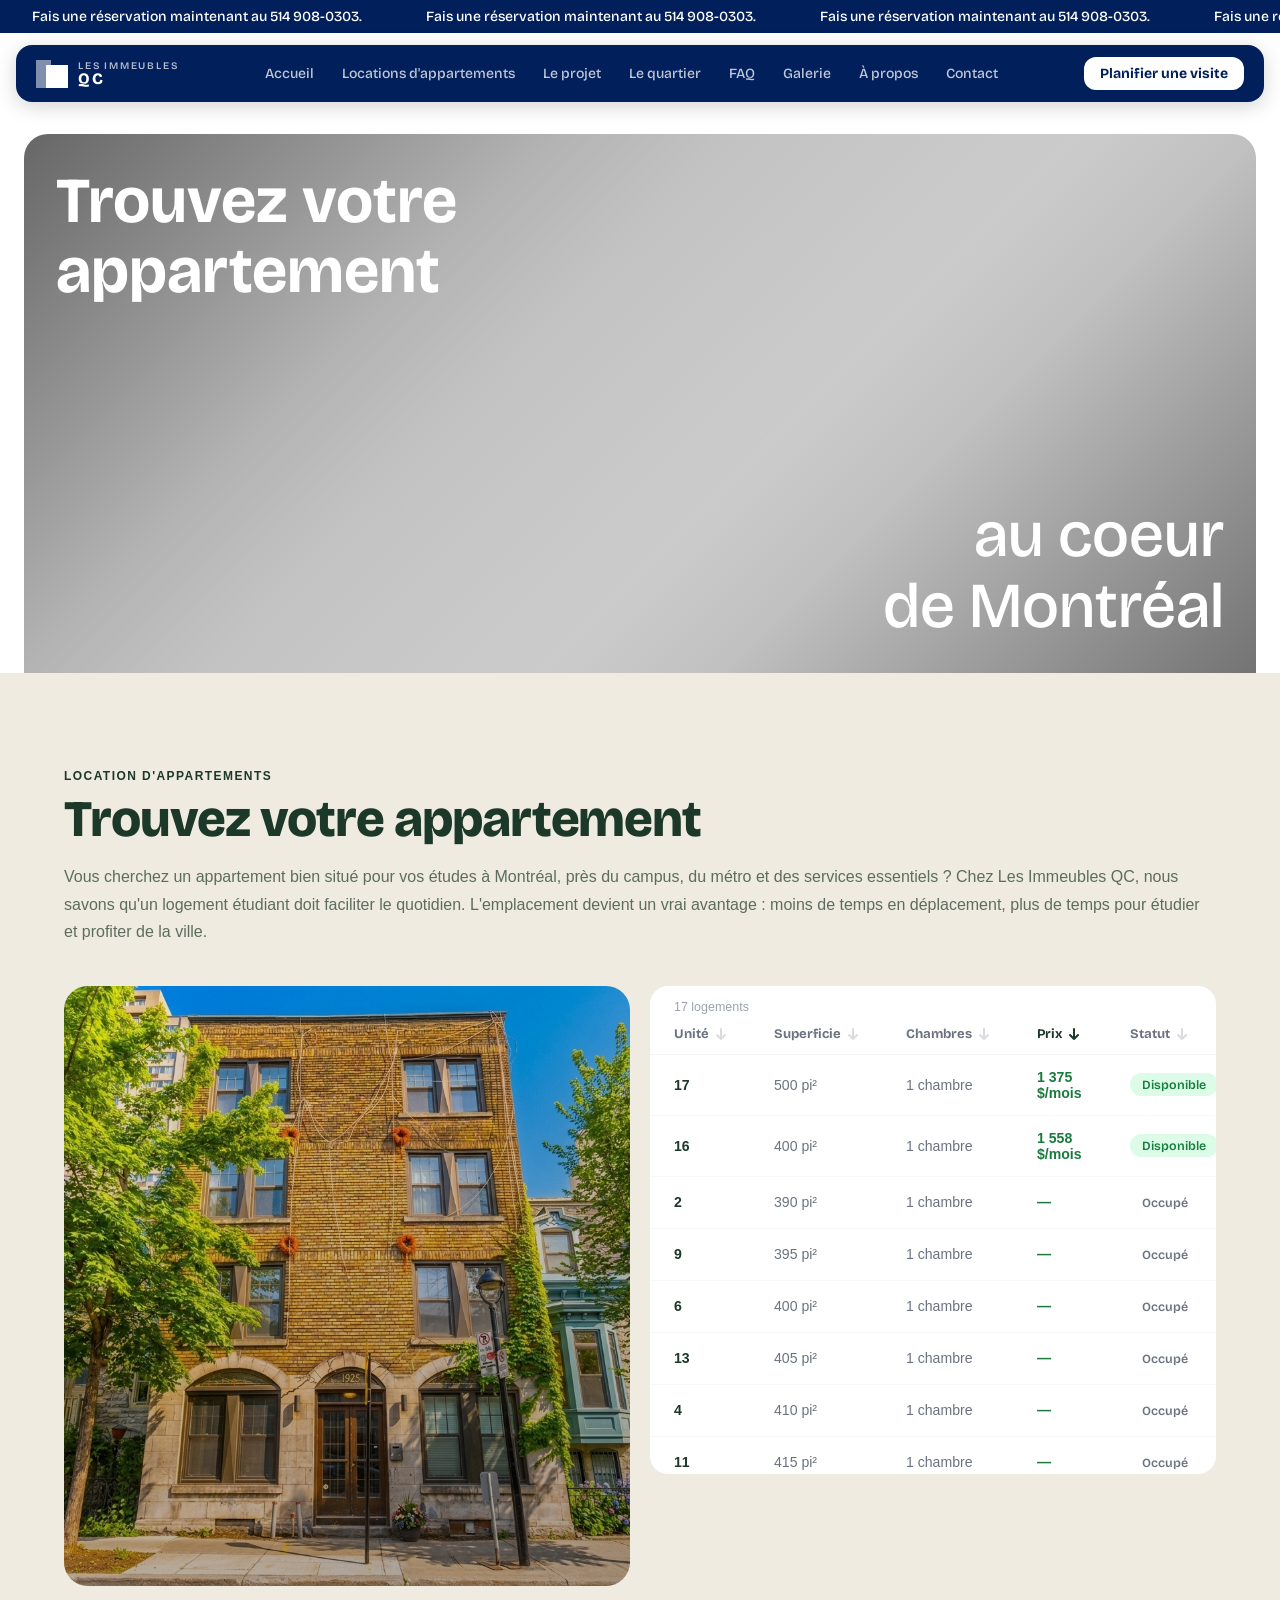
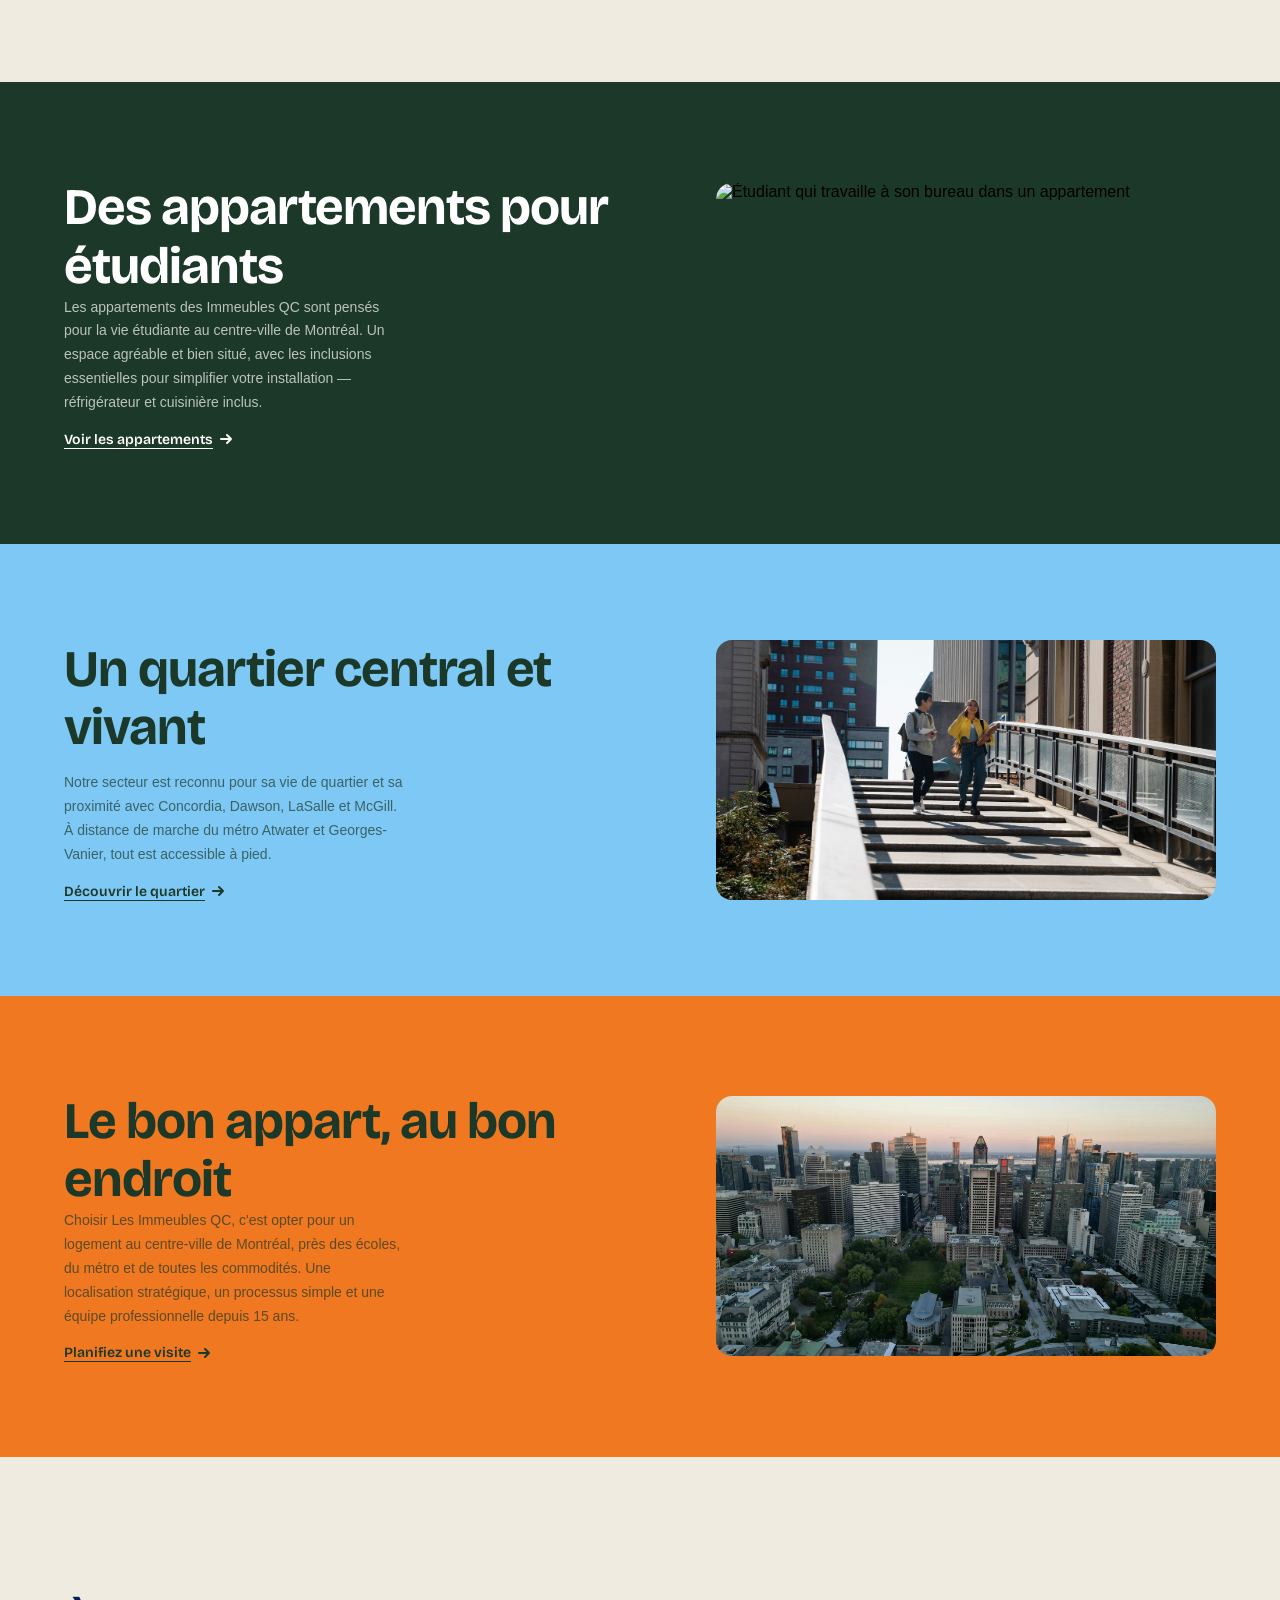
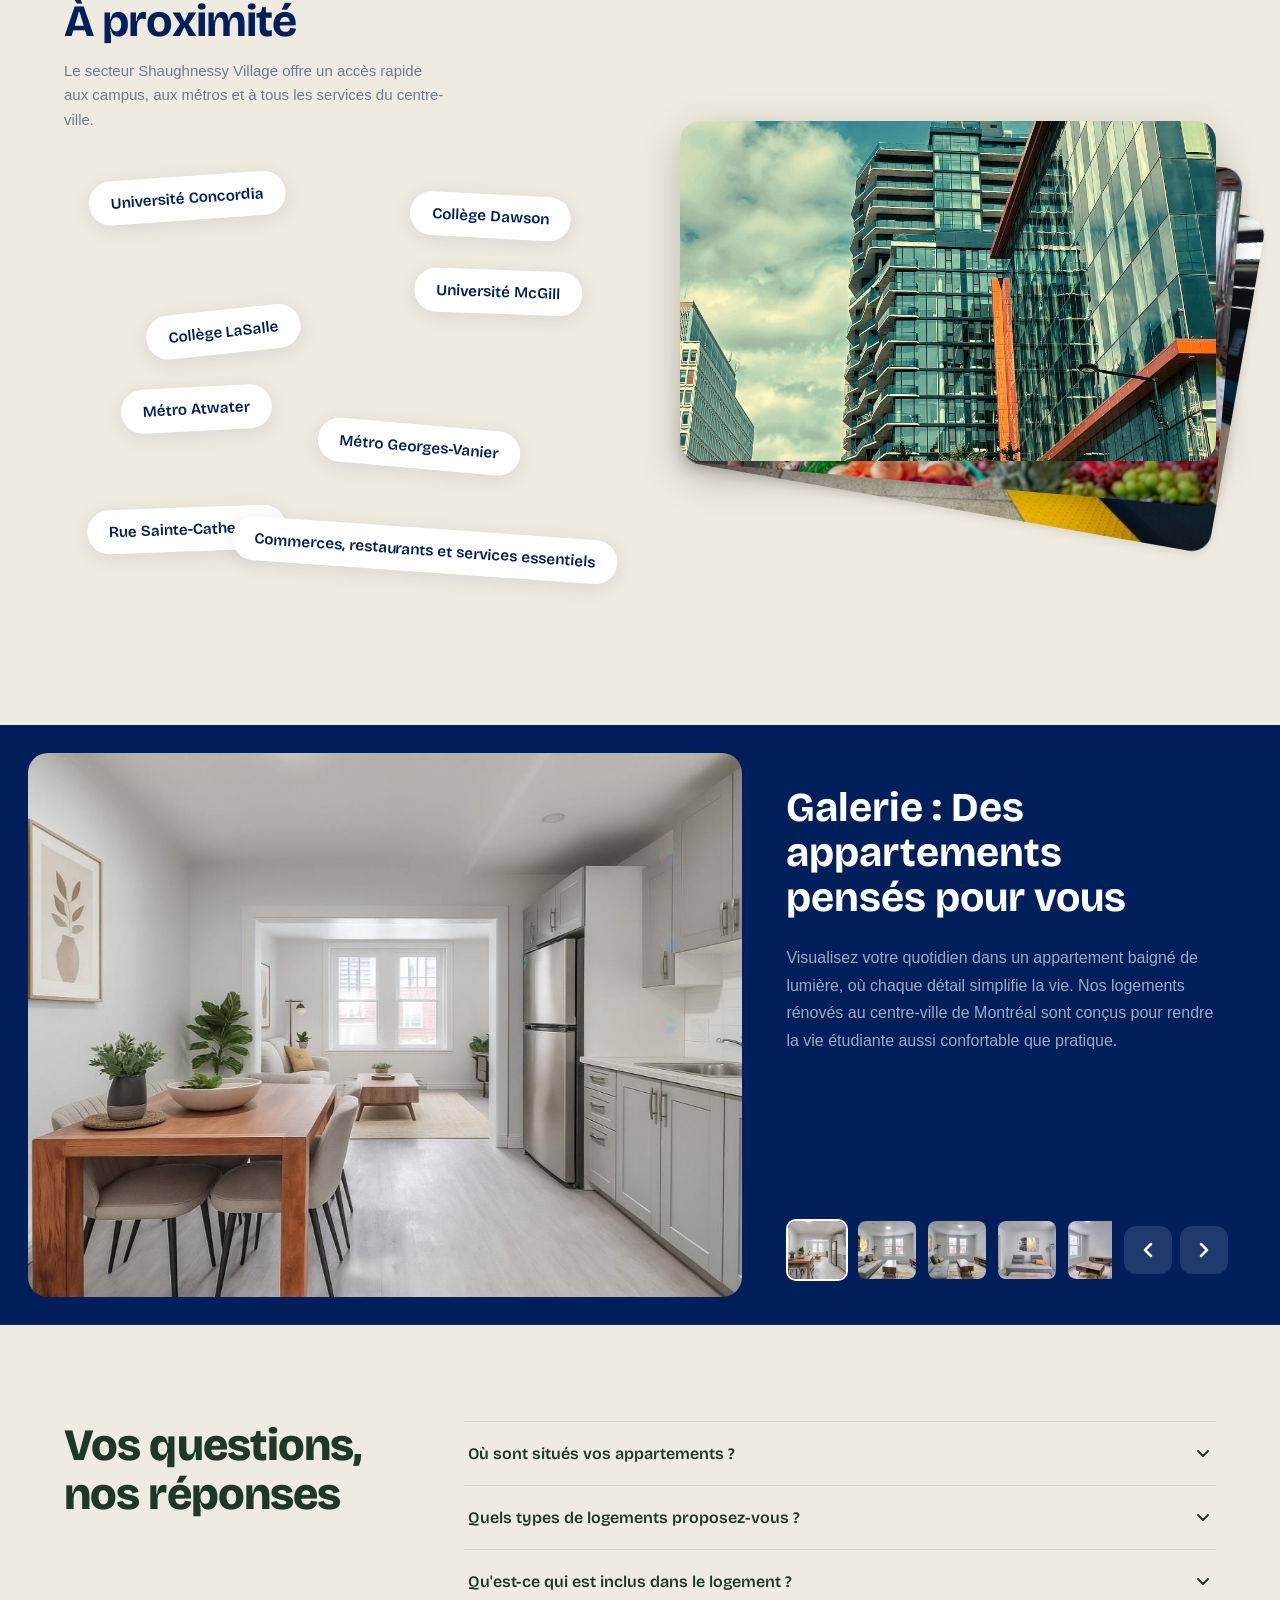
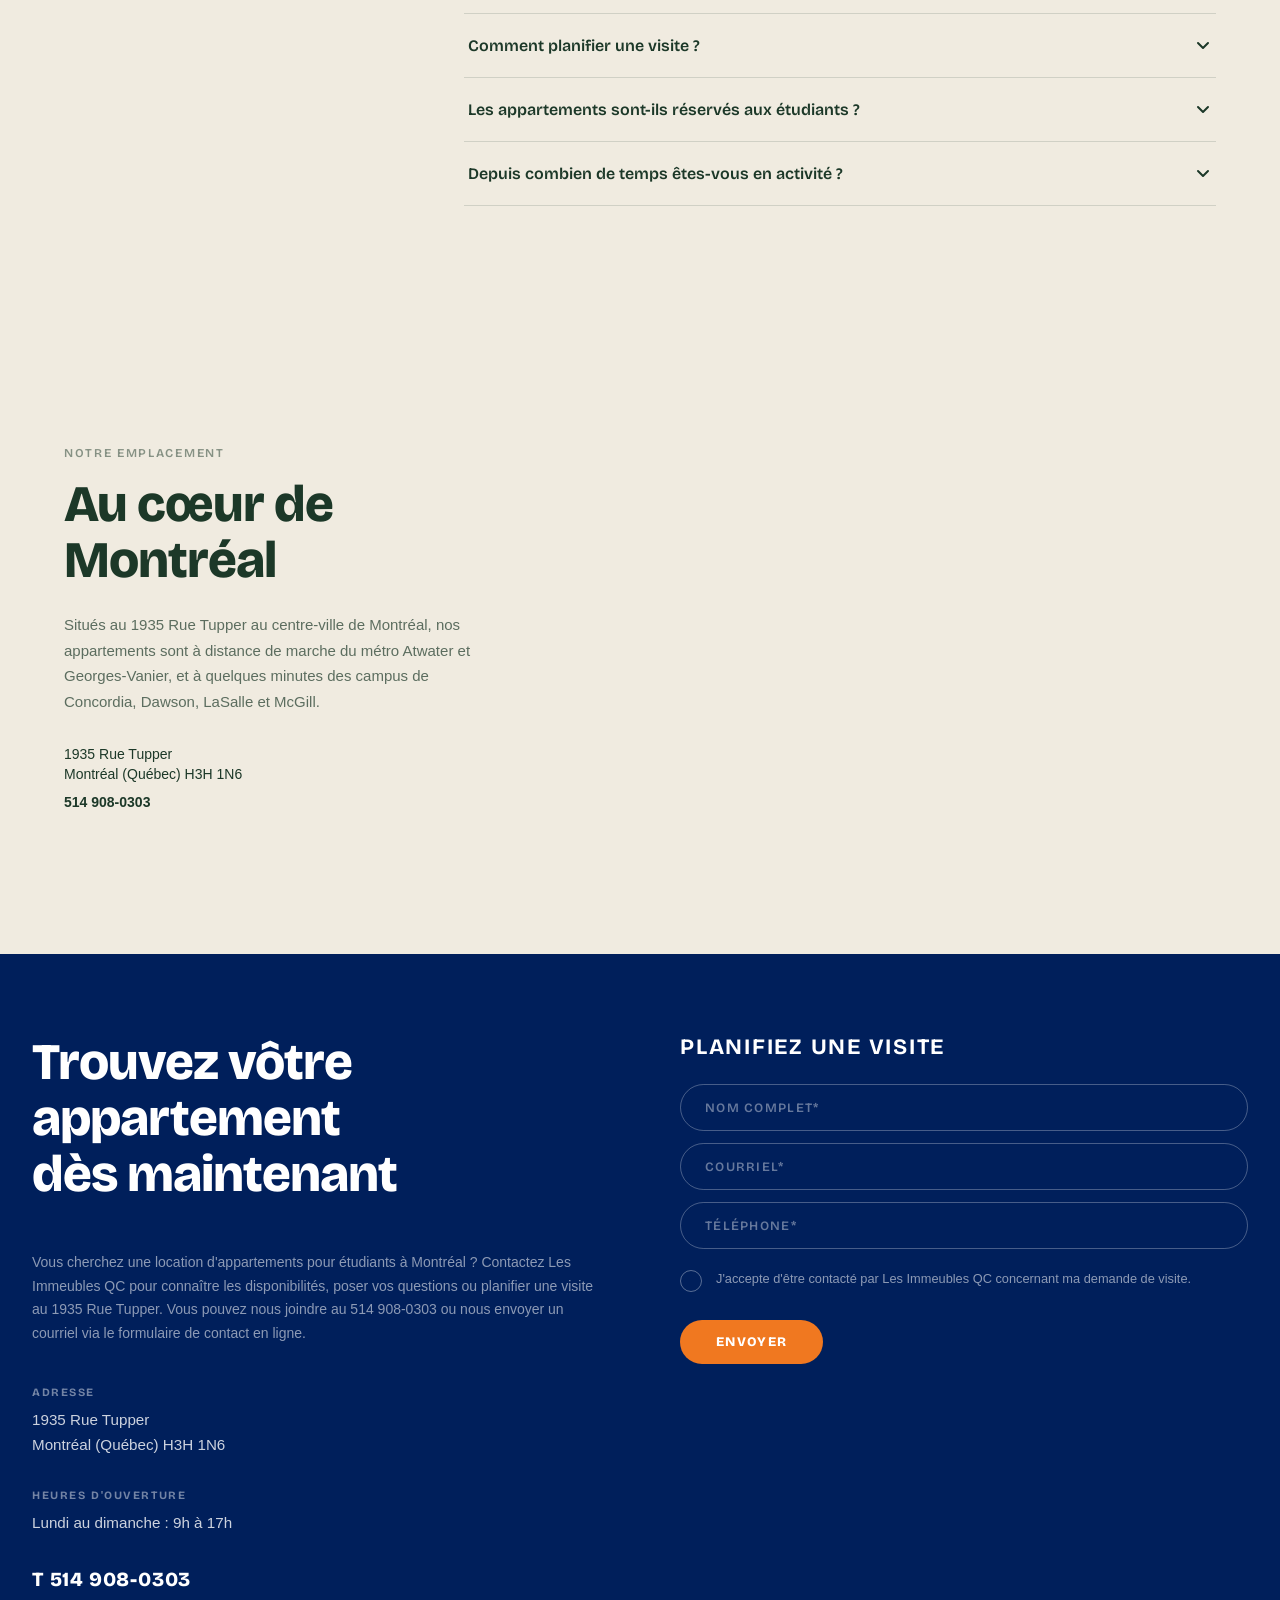
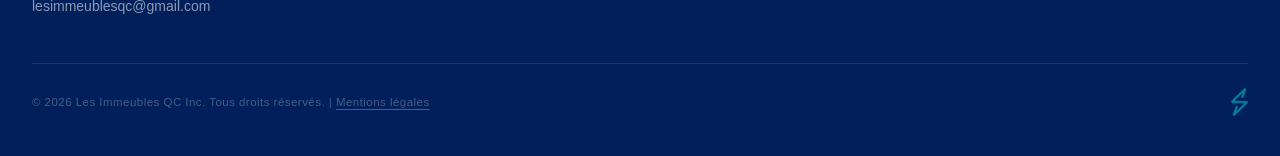
==== commit 2b8f026d: "fix broken links + add pages" ====
--- a/index.html
+++ b/index.html
@@ -33,7 +33,7 @@
   <section class="apt-section" id="locations">
     <div class="apt-inner">
       <div class="apt-heading">
-        <p class="apt-eyebrow">Logements disponibles</p>
+        <p class="apt-eyebrow">Location d'appartements</p>
         <h2 class="apt-title">Trouvez votre appartement</h2>
         <p class="apt-desc">Vous cherchez un appartement bien situé pour vos études à Montréal, près du campus, du métro et des services essentiels ? Chez Les Immeubles QC, nous savons qu'un logement étudiant doit faciliter le quotidien. L'emplacement devient un vrai avantage : moins de temps en déplacement, plus de temps pour étudier et profiter de la ville.</p>
       </div>
@@ -102,7 +102,7 @@
         </div>
       </div>
       <div class="strip-img-wrap">
-        <img class="strip-img" src="https://images.pexels.com/photos/5745867/pexels-photo-5745867.jpeg?auto=compress&cs=tinysrgb&w=900" alt="Rue résidentielle de Montréal en hiver avec escaliers extérieurs" />
+        <img class="strip-img" src="assets/pexels-george-pak-7972513.jpg" alt="Rue résidentielle de Montréal en hiver avec escaliers extérieurs" />
       </div>
     </div>
   </section>
@@ -120,7 +120,7 @@
         </div>
       </div>
       <div class="strip-img-wrap">
-        <img class="strip-img" src="https://images.pexels.com/photos/5662646/pexels-photo-5662646.jpeg?auto=compress&cs=tinysrgb&w=900" alt="Balcon avec vue sur la ville" />
+        <img class="strip-img" src="assets/pexels-narno-beats-2153147039-34418263.jpg" alt="Balcon avec vue sur la ville" />
       </div>
     </div>
   </section>
@@ -131,6 +131,7 @@
 
       <div class="poi-pills-col">
         <h2 class="poi-heading">À proximité</h2>
+        <p class="poi-subheading">Le secteur Shaughnessy Village offre un accès rapide aux campus, aux métros et à tous les services du centre-ville.</p>
         <div class="poi-canvas" id="poi-canvas">
           <span class="poi-pill" data-rot="-4">Université Concordia</span>
           <span class="poi-pill" data-rot="3">Collège Dawson</span>
@@ -146,10 +147,10 @@
       <div class="poi-img-col">
         <div class="poi-card-stack" id="poi-card-stack">
           <div class="poi-card pos-back">
-            <img src="assets/pexels-julia-m-cameron-4144100.jpg" alt="Étudiant dans un appartement à Montréal">
+            <img src="assets/pexels-coldbeer-277046249-27052301.jpg" alt="Étudiant dans un appartement à Montréal">
           </div>
           <div class="poi-card pos-mid">
-            <img src="assets/pexels-german-korb-1920614-9899631.jpg" alt="Vue sur Montréal">
+            <img src="assets/pexels-sara-perera-2150217400-33506441.jpg" alt="Vue sur Montréal">
           </div>
           <div class="poi-card pos-front">
             <img src="assets/ryunosuke-kikuno-r7Mh9RNMrzY-unsplash.jpg" alt="Quartier centre-ville Montréal">
@@ -174,7 +175,7 @@
 
       <div class="showcase-content-col">
         <div class="showcase-text">
-          <h2 class="showcase-heading">Des appartements<br>pensés pour vous</h2>
+          <h2 class="showcase-heading">Galerie : Des appartements<br>pensés pour vous</h2>
           <p class="showcase-body">Visualisez votre quotidien dans un appartement baigné de lumière, où chaque détail simplifie la vie. Nos logements rénovés au centre-ville de Montréal sont conçus pour rendre la vie étudiante aussi confortable que pratique.</p>
         </div>
         <div class="showcase-nav">
--- a/style.css
+++ b/style.css
@@ -688,12 +688,18 @@
   overflow: hidden;
 }
 
+@keyframes showcase-zoom {
+  from { transform: scale(1); }
+  to   { transform: scale(1.08); }
+}
+
 .showcase-main-img {
   width: 100%;
   height: 100%;
   object-fit: cover;
   display: block;
   transition: opacity .25s ease;
+  animation: showcase-zoom 9s ease-out forwards;
 }
 
 .showcase-content-col {
@@ -813,6 +819,14 @@
   color: var(--navy);
   line-height: 1.1;
   letter-spacing: -.02em;
+  margin-bottom: 12px;
+}
+
+.poi-subheading {
+  font-size: .9375rem;
+  color: rgba(0,31,91,.55);
+  line-height: 1.65;
+  max-width: 380px;
   margin-bottom: 32px;
 }
 
@@ -909,8 +923,20 @@
 @media (max-width: 767px) {
   .poi-section { padding: 56px 20px; }
   .poi-inner { grid-template-columns: 1fr; gap: 36px; }
-  .poi-canvas { height: 320px; }
-  .poi-pill { font-size: .875rem; padding: 11px 18px; }
+  .poi-canvas {
+    height: auto;
+    display: flex;
+    flex-wrap: wrap;
+    gap: 10px;
+    align-content: flex-start;
+    padding: 4px 0;
+  }
+  .poi-pill {
+    position: static;
+    font-size: .875rem;
+    padding: 10px 16px;
+    white-space: normal;
+  }
   .poi-img-col { height: 240px; }
 }
 
@@ -1246,7 +1272,24 @@
   font-size: .72rem;
   color: rgba(255,255,255,.28);
   letter-spacing: .04em;
-}
+  display: flex;
+  align-items: center;
+  justify-content: space-between;
+}
+
+.footer-shortkut-logo {
+  height: 28px;
+  width: auto;
+  opacity: .45;
+}
+
+.footer-legal-link {
+  color: rgba(255,255,255,.28);
+  text-decoration: underline;
+  text-underline-offset: 3px;
+  transition: color .2s;
+}
+.footer-legal-link:hover { color: rgba(255,255,255,.6); }
 
 /* ═══════════════════════════════════════
    Tablet — 768 px → 1023 px
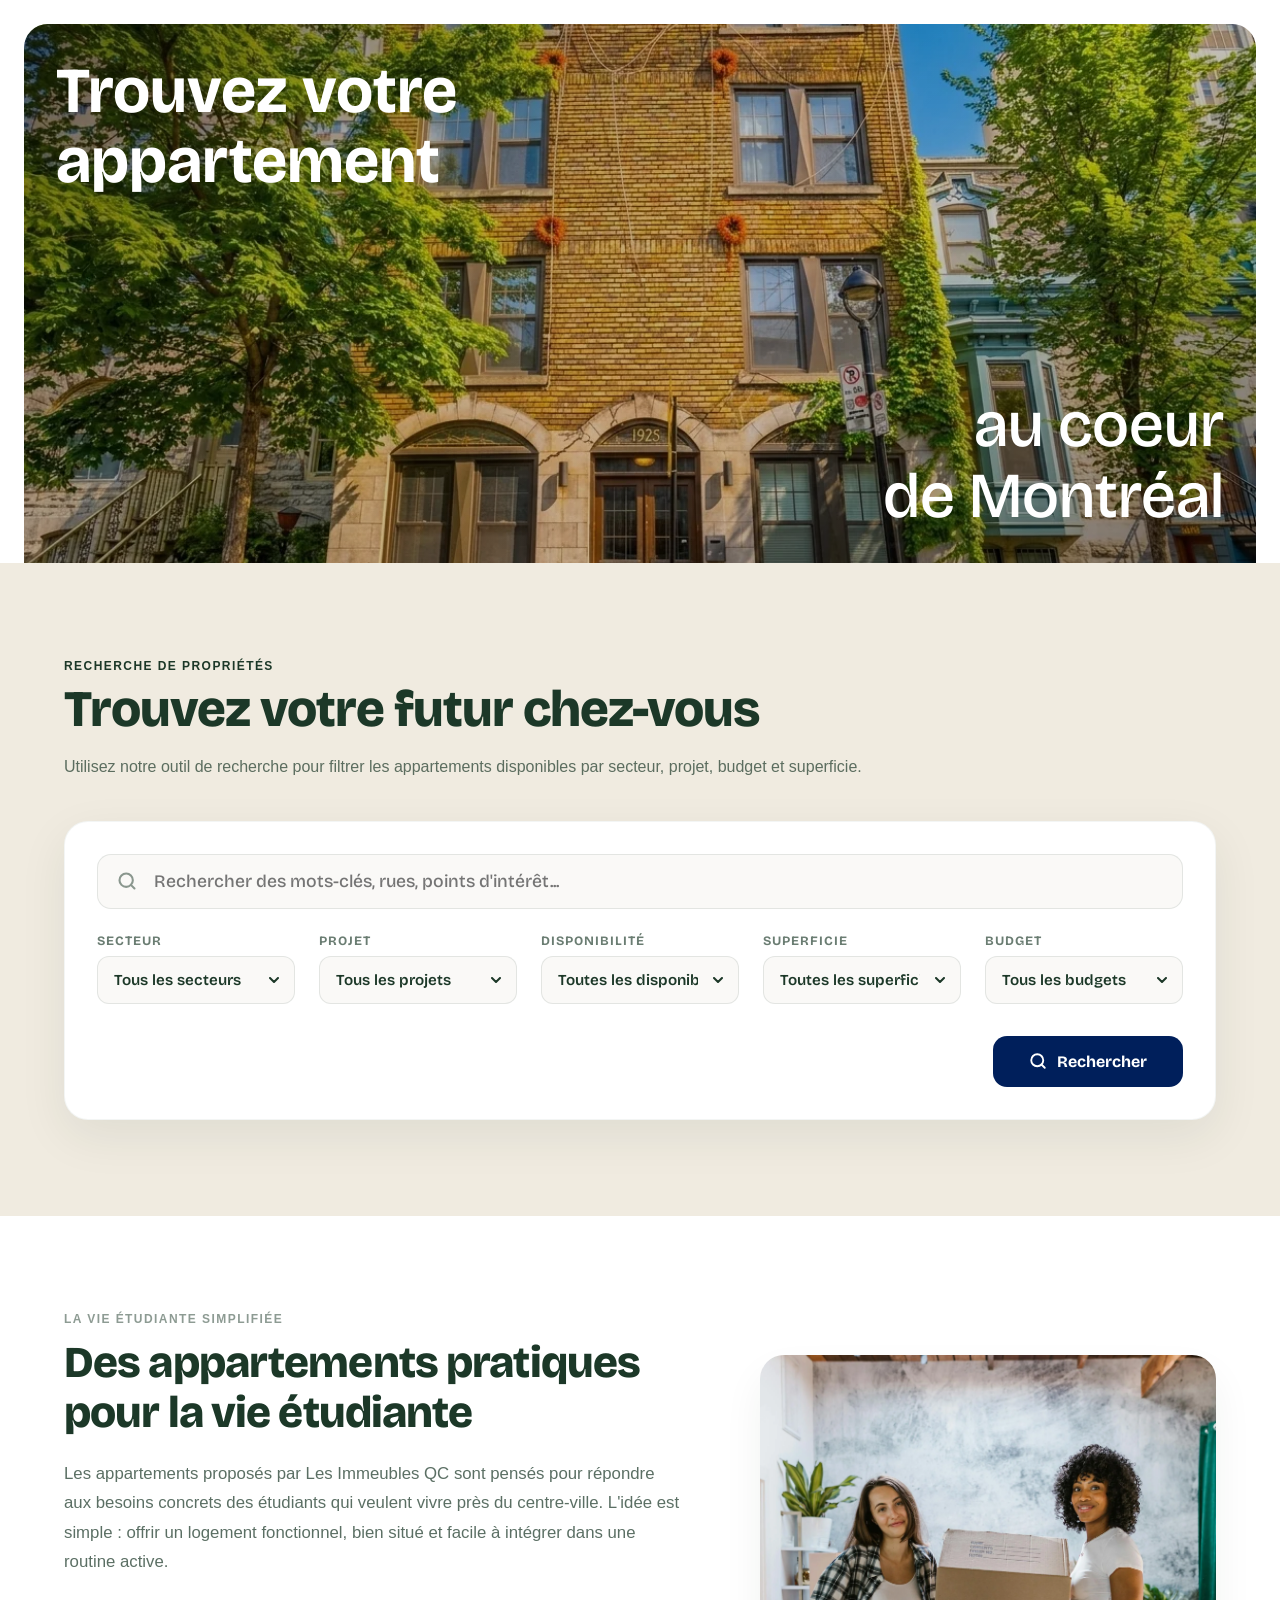
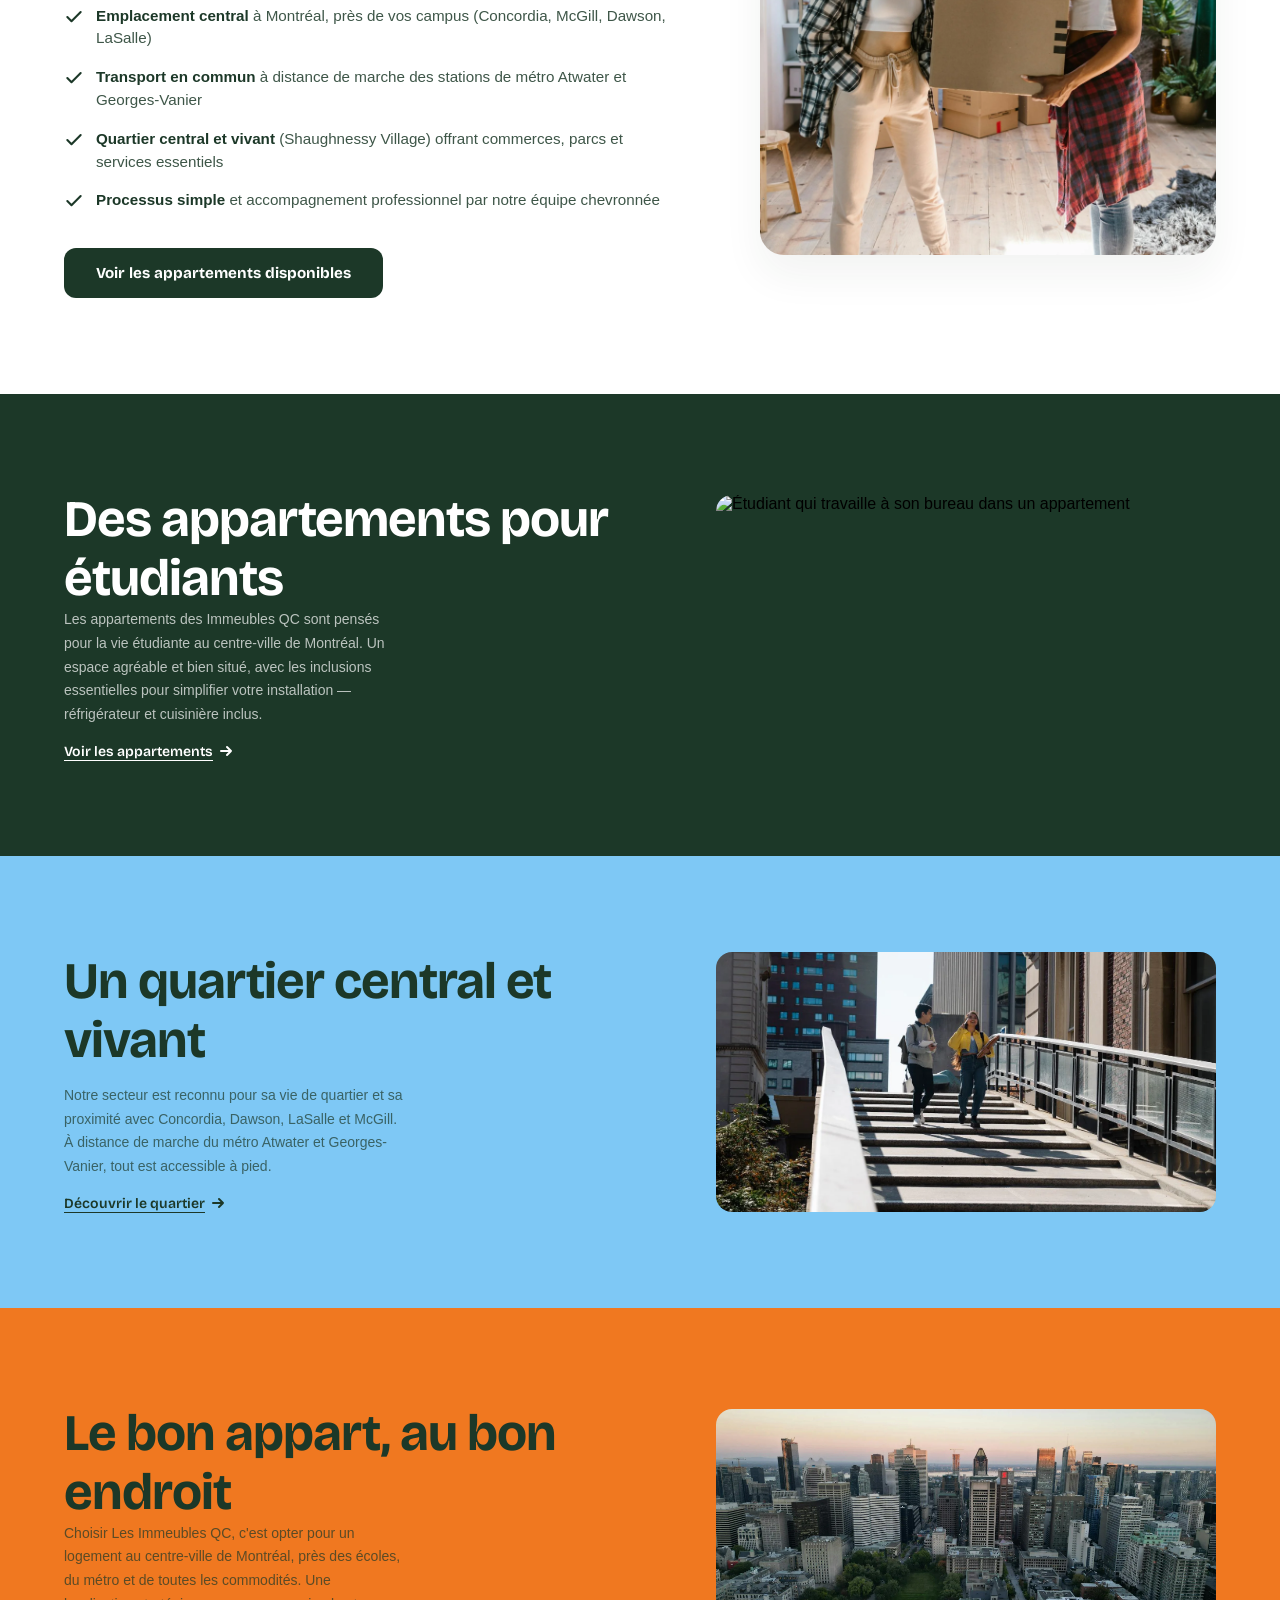
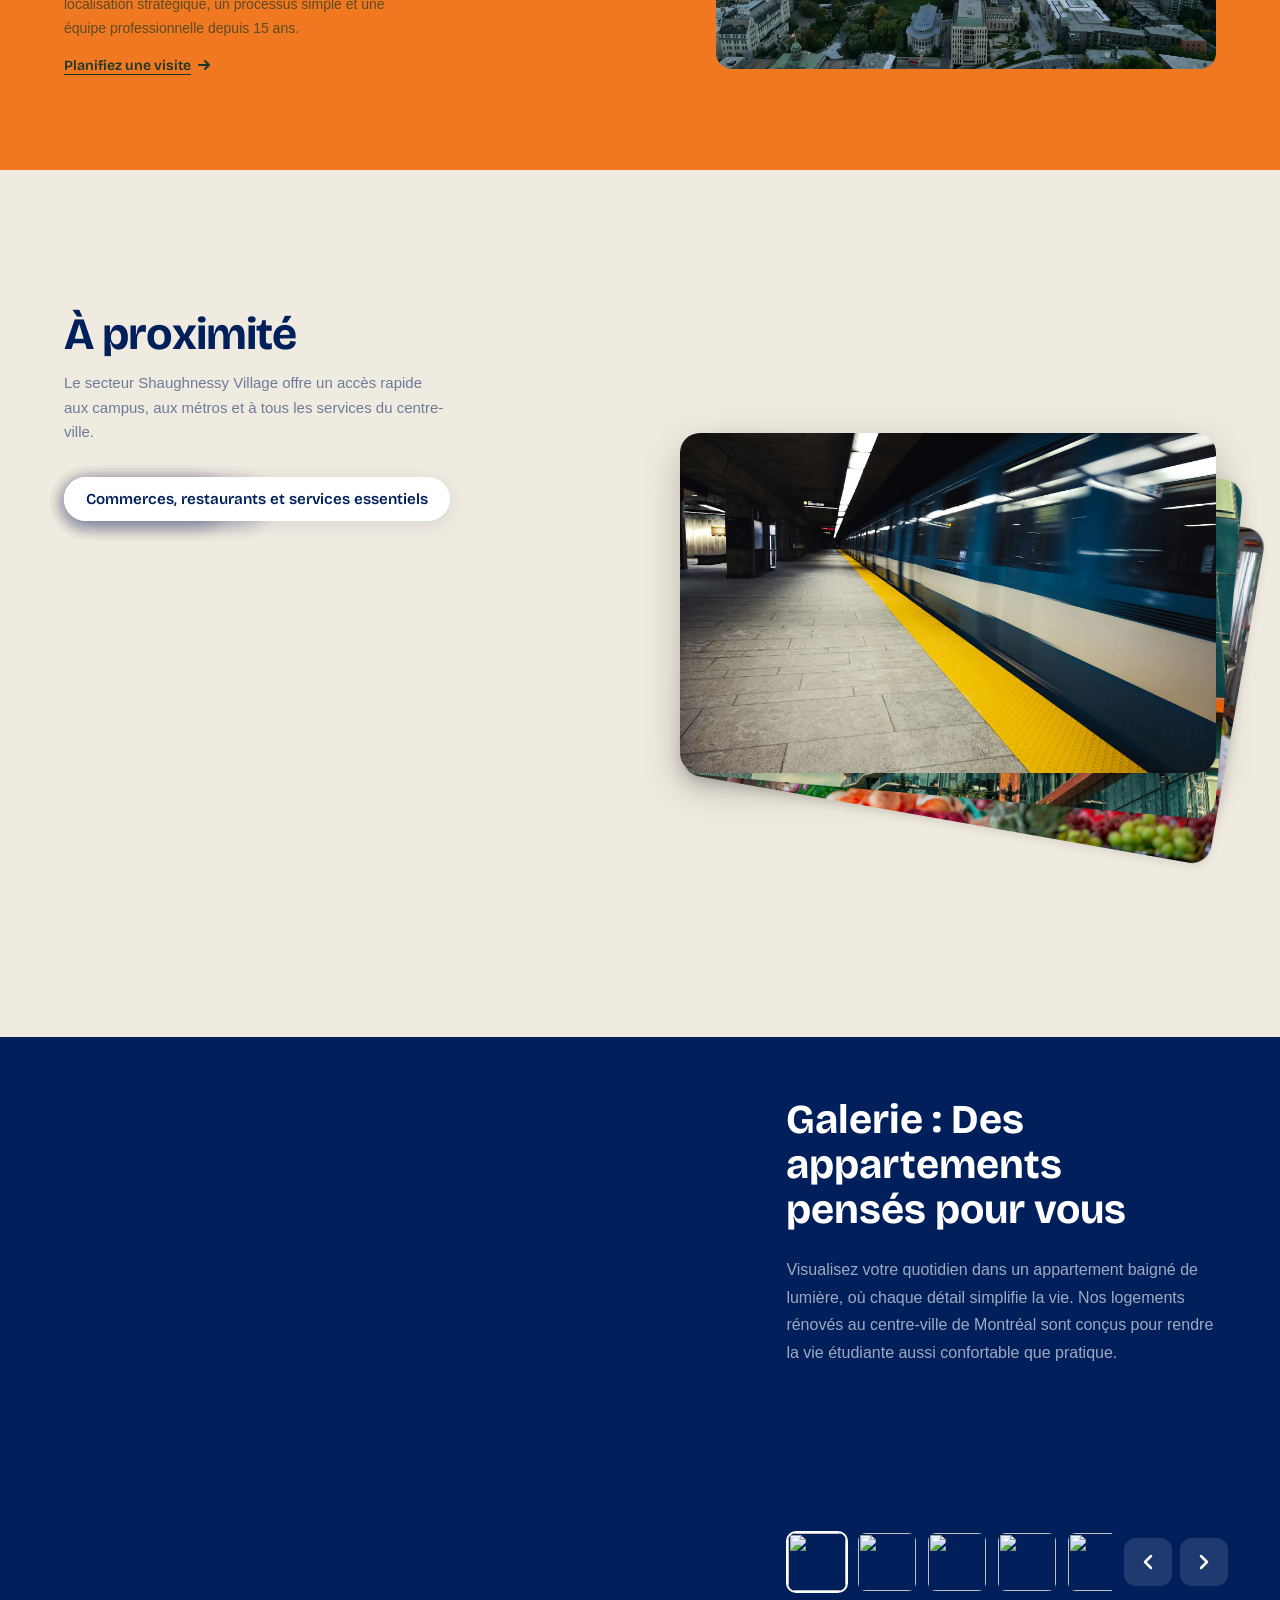
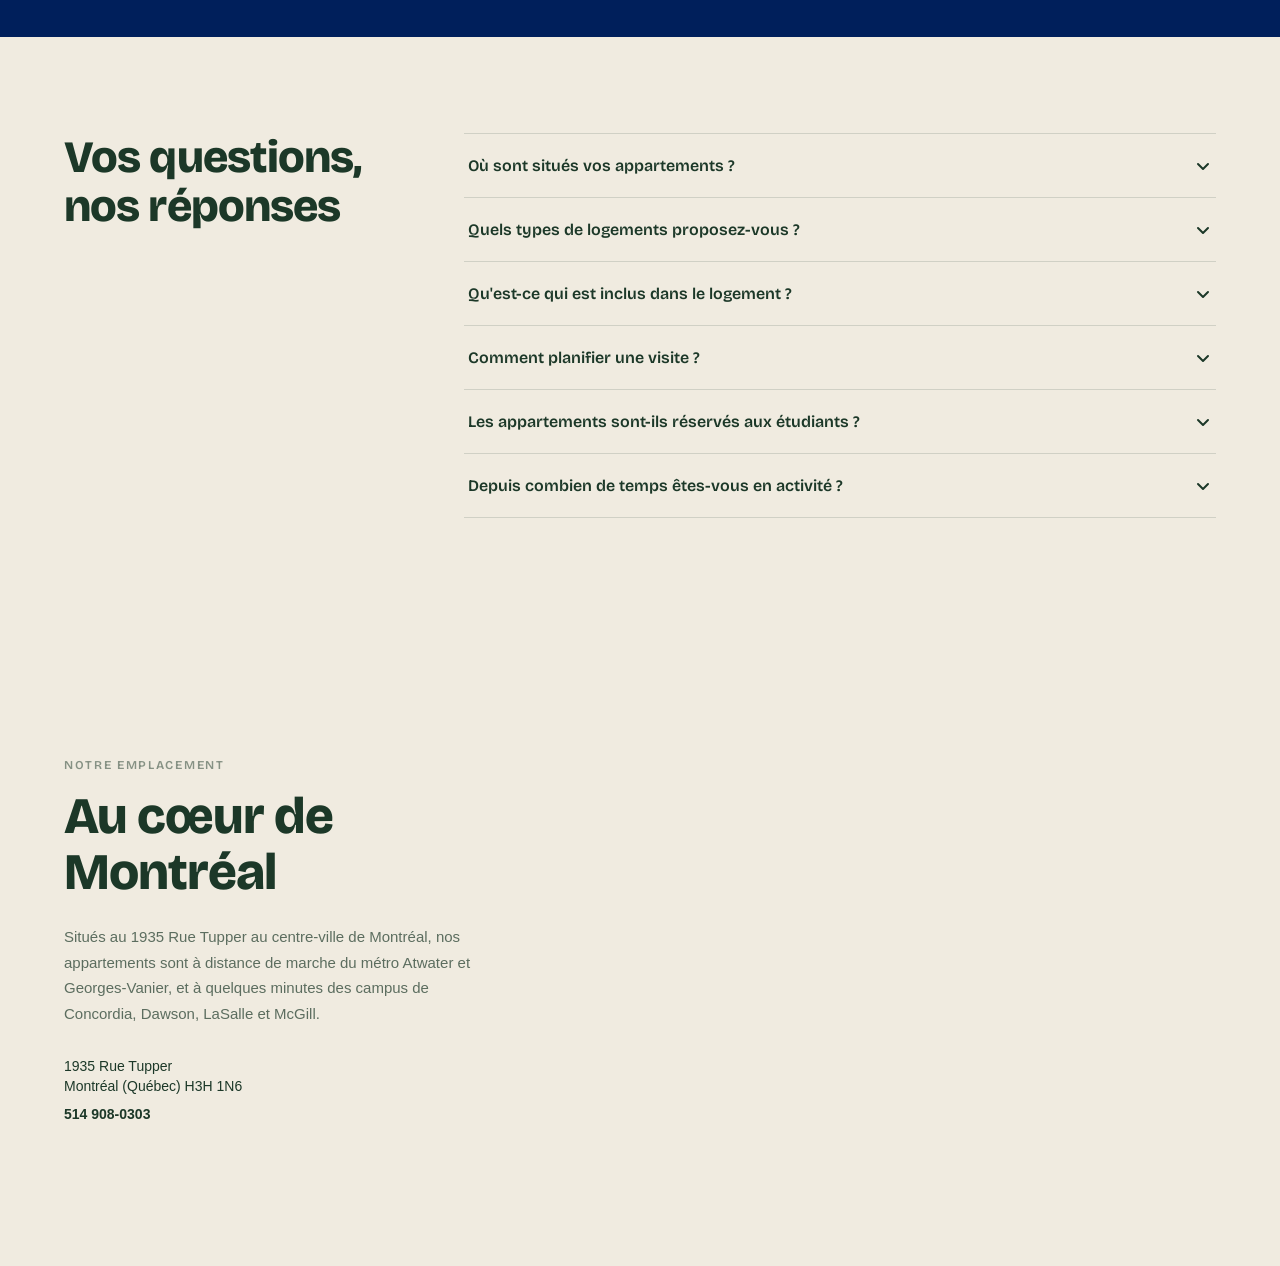
==== commit b91115c3: "feat: add new property pages and assets while migrating image library to WebP format" ====
--- a/index.html
+++ b/index.html
@@ -13,10 +13,12 @@
 
   <div id="navbar-placeholder"></div>
 
+  <main id="primary-content">
+
   <!-- ── Hero ── -->
   <section class="hero-section">
     <div class="hero-container" id="hero-container">
-      <video class="hero-video" autoplay muted loop playsinline src="assets/7683858-hd_1920_1080_30fps.mp4"></video>
+      <video class="hero-video" autoplay muted loop playsinline poster="assets/hero.webp" src="assets/7683858-hd_1920_1080_30fps.mp4"></video>
       <div style="position:absolute;inset:0;background:linear-gradient(135deg,#001f5b 0%,#1c3828 100%);z-index:-1;"></div>
       <div class="hero-grad-tl"></div>
       <div class="hero-grad-br"></div>
@@ -29,46 +31,146 @@
     </div>
   </section>
 
-  <!-- ── Apartment Table ── -->
-  <section class="apt-section" id="locations">
+  <!-- ── Search Section ── -->
+  <section class="apt-section" id="search-section">
     <div class="apt-inner">
       <div class="apt-heading">
-        <p class="apt-eyebrow">Location d'appartements</p>
-        <h2 class="apt-title">Trouvez votre appartement</h2>
-        <p class="apt-desc">Vous cherchez un appartement bien situé pour vos études à Montréal, près du campus, du métro et des services essentiels ? Chez Les Immeubles QC, nous savons qu'un logement étudiant doit faciliter le quotidien. L'emplacement devient un vrai avantage : moins de temps en déplacement, plus de temps pour étudier et profiter de la ville.</p>
-      </div>
-
-      <div class="apt-grid">
-        <div class="apt-img-wrap">
-          <img class="apt-img" src="assets/hero.png" alt="Appartements au centre-ville de Montréal" />
-          <div class="apt-img-overlay"></div>
-        </div>
-
-        <div class="apt-right">
-
-          <div class="table-wrap">
-            <div class="table-count" id="table-count"></div>
-            <div class="table-scroll">
-              <table>
-                <thead>
-                  <tr>
-                    <th onclick="sortTable('unite')" id="th-unite">Unité <svg class="sort-arrow" id="sa-unite" width="10" height="12" viewBox="0 0 10 12" fill="none" stroke="currentColor" stroke-width="2"><path d="M5 1v10M1 7l4 4 4-4" stroke-linecap="round" stroke-linejoin="round"/></svg></th>
-                    <th onclick="sortTable('superficie')" id="th-superficie">Superficie <svg class="sort-arrow" id="sa-superficie" width="10" height="12" viewBox="0 0 10 12" fill="none" stroke="currentColor" stroke-width="2"><path d="M5 1v10M1 7l4 4 4-4" stroke-linecap="round" stroke-linejoin="round"/></svg></th>
-                    <th onclick="sortTable('chambres')" id="th-chambres">Chambres <svg class="sort-arrow" id="sa-chambres" width="10" height="12" viewBox="0 0 10 12" fill="none" stroke="currentColor" stroke-width="2"><path d="M5 1v10M1 7l4 4 4-4" stroke-linecap="round" stroke-linejoin="round"/></svg></th>
-                    <th onclick="sortTable('prix')" id="th-prix">Prix <svg class="sort-arrow" id="sa-prix" width="10" height="12" viewBox="0 0 10 12" fill="none" stroke="currentColor" stroke-width="2"><path d="M5 1v10M1 7l4 4 4-4" stroke-linecap="round" stroke-linejoin="round"/></svg></th>
-                    <th onclick="sortTable('statut')" id="th-statut">Statut <svg class="sort-arrow" id="sa-statut" width="10" height="12" viewBox="0 0 10 12" fill="none" stroke="currentColor" stroke-width="2"><path d="M5 1v10M1 7l4 4 4-4" stroke-linecap="round" stroke-linejoin="round"/></svg></th>
-                  </tr>
-                </thead>
-                <tbody id="apt-tbody"></tbody>
-              </table>
-            </div>
-          </div>
-        </div>
-      </div>
-    </div>
-  </section>
-
-
+        <p class="apt-eyebrow">Recherche de propriétés</p>
+        <h2 class="apt-title">Trouvez votre futur chez-vous</h2>
+        <p class="apt-desc">Utilisez notre outil de recherche pour filtrer les appartements disponibles par secteur, projet, budget et superficie.</p>
+      </div>
+
+      <div class="search-bar-container">
+        <form class="search-bar-form" action="location-appartements-etudiants-montreal.html" method="GET">
+          
+          <!-- Text Search Input -->
+          <div class="search-input-group">
+            <div class="search-input-wrap">
+              <svg class="search-input-icon" width="20" height="20" viewBox="0 0 24 24" fill="none" stroke="currentColor" stroke-width="2.5" stroke-linecap="round" stroke-linejoin="round"><circle cx="11" cy="11" r="8"/><line x1="21" y1="21" x2="16.65" y2="16.65"/></svg>
+              <input type="text" id="search-text" name="q" class="search-input-field" placeholder="Rechercher des mots-clés, rues, points d'intérêt..." />
+            </div>
+          </div>
+
+          <div class="search-filters-grid">
+            
+            <!-- Secteur -->
+            <div class="search-filter-group">
+              <label for="filter-secteur" class="search-filter-label">Secteur</label>
+              <div class="search-select-wrap">
+                <select id="filter-secteur" name="secteur" class="search-select">
+                  <option value="">Tous les secteurs</option>
+                  <option value="centre-ville">Montréal Centre-Ville</option>
+                  <option value="tetreaultville">Tétreaultville</option>
+                  <option value="anjou">Anjou</option>
+                  <option value="hochelaga">Hochelaga</option>
+                  <option value="saint-leonard">Saint-Léonard</option>
+                </select>
+              </div>
+            </div>
+
+            <!-- Projet -->
+            <div class="search-filter-group">
+              <label for="filter-projet" class="search-filter-label">Projet</label>
+              <div class="search-select-wrap">
+                <select id="filter-projet" name="projet" class="search-select">
+                  <option value="">Tous les projets</option>
+                  <option value="tupper">1935 Rue Tupper</option>
+                  <option value="aubry">2930 Rue Aubry</option>
+                </select>
+              </div>
+            </div>
+
+            <!-- Disponibilité -->
+            <div class="search-filter-group">
+              <label for="filter-disponibilite" class="search-filter-label">Disponibilité</label>
+              <div class="search-select-wrap">
+                <select id="filter-disponibilite" name="disponibilite" class="search-select">
+                  <option value="">Toutes les disponibilités</option>
+                  <option value="disponible">Disponible</option>
+                  <option value="occupe">Occupé</option>
+                  <option value="reserve">Réservé</option>
+                </select>
+              </div>
+            </div>
+
+            <!-- Superficie -->
+            <div class="search-filter-group">
+              <label for="filter-superficie" class="search-filter-label">Superficie</label>
+              <div class="search-select-wrap">
+                <select id="filter-superficie" name="superficie" class="search-select">
+                  <option value="">Toutes les superficies</option>
+                  <option value="small">&lt; 400 pi²</option>
+                  <option value="medium">400 - 500 pi²</option>
+                  <option value="large">&gt; 500 pi²</option>
+                </select>
+              </div>
+            </div>
+
+            <!-- Prix -->
+            <div class="search-filter-group">
+              <label for="filter-prix" class="search-filter-label">Budget</label>
+              <div class="search-select-wrap">
+                <select id="filter-prix" name="prix" class="search-select">
+                  <option value="">Tous les budgets</option>
+                  <option value="low">&lt; 1 400 $ / mois</option>
+                  <option value="mid">1 400 $ - 1 600 $ / mois</option>
+                  <option value="high">&gt; 1 600 $ / mois</option>
+                </select>
+              </div>
+            </div>
+
+          </div>
+
+          <div class="search-submit-wrap">
+            <button type="submit" class="search-submit-btn">
+              <svg width="18" height="18" viewBox="0 0 24 24" fill="none" stroke="currentColor" stroke-width="2.5" stroke-linecap="round" stroke-linejoin="round"><circle cx="11" cy="11" r="8"/><line x1="21" y1="21" x2="16.65" y2="16.65"/></svg>
+              Rechercher
+            </button>
+          </div>
+        </form>
+      </div>
+
+    </div>
+  </section>
+
+  <!-- ── Split Promo Section ── -->
+  <section class="promo-section">
+    <div class="promo-inner">
+      <div class="promo-content">
+        <p class="promo-eyebrow">La vie étudiante simplifiée</p>
+        <h2 class="promo-title">Des appartements pratiques pour la vie étudiante</h2>
+        <p class="promo-text">Les appartements proposés par Les Immeubles QC sont pensés pour répondre aux besoins concrets des étudiants qui veulent vivre près du centre-ville. L'idée est simple : offrir un logement fonctionnel, bien situé et facile à intégrer dans une routine active.</p>
+        
+        <ul class="promo-features">
+          <li>
+            <svg class="promo-icon" width="20" height="20" viewBox="0 0 24 24" fill="none" stroke="currentColor" stroke-width="2.5" stroke-linecap="round" stroke-linejoin="round"><polyline points="20 6 9 17 4 12"/></svg>
+            <span><strong>Emplacement central</strong> à Montréal, près de vos campus (Concordia, McGill, Dawson, LaSalle)</span>
+          </li>
+          <li>
+            <svg class="promo-icon" width="20" height="20" viewBox="0 0 24 24" fill="none" stroke="currentColor" stroke-width="2.5" stroke-linecap="round" stroke-linejoin="round"><polyline points="20 6 9 17 4 12"/></svg>
+            <span><strong>Transport en commun</strong> à distance de marche des stations de métro Atwater et Georges-Vanier</span>
+          </li>
+          <li>
+            <svg class="promo-icon" width="20" height="20" viewBox="0 0 24 24" fill="none" stroke="currentColor" stroke-width="2.5" stroke-linecap="round" stroke-linejoin="round"><polyline points="20 6 9 17 4 12"/></svg>
+            <span><strong>Quartier central et vivant</strong> (Shaughnessy Village) offrant commerces, parcs et services essentiels</span>
+          </li>
+          <li>
+            <svg class="promo-icon" width="20" height="20" viewBox="0 0 24 24" fill="none" stroke="currentColor" stroke-width="2.5" stroke-linecap="round" stroke-linejoin="round"><polyline points="20 6 9 17 4 12"/></svg>
+            <span><strong>Processus simple</strong> et accompagnement professionnel par notre équipe chevronnée</span>
+          </li>
+        </ul>
+
+        <div class="promo-cta-wrap">
+          <a href="location-appartements-etudiants-montreal.html" class="promo-btn">Voir les appartements disponibles</a>
+        </div>
+      </div>
+      <div class="promo-image-col">
+        <div class="promo-img-wrap">
+          <img src="assets/pexels-rdne-7464498.webp" alt="Étudiants discutant et travaillant dans un appartement lumineux à Montréal" class="promo-img" loading="lazy" />
+        </div>
+      </div>
+    </div>
+  </section>
 
   <!-- ── Feature Strips ── -->
   <section class="strip" style="background:#1c3828; z-index:10;">
@@ -84,7 +186,7 @@
         </div>
       </div>
       <div class="strip-img-wrap">
-        <img class="strip-img" src="https://images.pexels.com/photos/4144100/pexels-photo-4144100.jpeg?auto=compress&cs=tinysrgb&w=900" alt="Étudiant qui travaille à son bureau dans un appartement" />
+        <img class="strip-img" loading="lazy" src="https://images.pexels.com/photos/4144100/pexels-photo-4144100.jpeg?auto=compress&cs=tinysrgb&w=900" alt="Étudiant qui travaille à son bureau dans un appartement" />
       </div>
     </div>
   </section>
@@ -102,7 +204,7 @@
         </div>
       </div>
       <div class="strip-img-wrap">
-        <img class="strip-img" src="assets/pexels-george-pak-7972513.jpg" alt="Rue résidentielle de Montréal en hiver avec escaliers extérieurs" />
+        <img class="strip-img" loading="lazy" src="assets/pexels-george-pak-7972513.webp" alt="Rue résidentielle de Montréal en hiver avec escaliers extérieurs" />
       </div>
     </div>
   </section>
@@ -120,7 +222,7 @@
         </div>
       </div>
       <div class="strip-img-wrap">
-        <img class="strip-img" src="assets/pexels-narno-beats-2153147039-34418263.jpg" alt="Balcon avec vue sur la ville" />
+        <img class="strip-img" loading="lazy" src="assets/pexels-narno-beats-2153147039-34418263.webp" alt="Balcon avec vue sur la ville" />
       </div>
     </div>
   </section>
@@ -147,13 +249,13 @@
       <div class="poi-img-col">
         <div class="poi-card-stack" id="poi-card-stack">
           <div class="poi-card pos-back">
-            <img src="assets/pexels-coldbeer-277046249-27052301.jpg" alt="Étudiant dans un appartement à Montréal">
+            <img loading="lazy" src="assets/pexels-coldbeer-277046249-27052301.webp" alt="Étudiant dans un appartement à Montréal">
           </div>
           <div class="poi-card pos-mid">
-            <img src="assets/pexels-sara-perera-2150217400-33506441.jpg" alt="Vue sur Montréal">
+            <img loading="lazy" src="assets/pexels-sara-perera-2150217400-33506441.webp" alt="Vue sur Montréal">
           </div>
           <div class="poi-card pos-front">
-            <img src="assets/ryunosuke-kikuno-r7Mh9RNMrzY-unsplash.jpg" alt="Quartier centre-ville Montréal">
+            <img loading="lazy" src="assets/ryunosuke-kikuno-r7Mh9RNMrzY-unsplash.webp" alt="Quartier centre-ville Montréal">
           </div>
         </div>
       </div>
@@ -297,6 +399,8 @@
     </div>
   </div>
 
+  </main>
+
   <!-- ── Footer ── -->
   <div id="footer-placeholder"></div>
 
--- a/style.css
+++ b/style.css
@@ -75,28 +75,15 @@
 
 /* Logo */
 .logo { display: flex; align-items: center; gap: 10px; flex-shrink: 0; }
-.logo-svg { transition: all 0.5s; }
-.logo-text { display: flex; flex-direction: column; line-height: 1; }
-.logo-sub {
-  color: rgba(255,255,255,.7);
-  font-weight: 600;
-  letter-spacing: .18em;
-  text-transform: uppercase;
-  font-size: 10px;
-  font-family: var(--font);
-  transition: font-size 0.5s;
-}
-.logo-main {
-  color: white;
-  font-weight: 800;
-  letter-spacing: .12em;
-  text-transform: uppercase;
-  font-size: 1rem;
-  font-family: var(--font);
-  transition: font-size 0.5s;
-}
-.navbar-wrap.scrolled .logo-sub  { font-size: 8px; }
-.navbar-wrap.scrolled .logo-main { font-size: 0.875rem; }
+.logo-img {
+  height: 40px;
+  width: auto;
+  display: block;
+  transition: height 0.5s;
+}
+.navbar-wrap.scrolled .logo-img {
+  height: 32px;
+}
 
 /* Desktop nav links */
 .nav-links {
@@ -367,7 +354,7 @@
   min-width: 0;
 }
 .apt-grid > * { min-width: 0; }
-@media (min-width: 1024px) { .apt-grid { grid-template-columns: 1fr 1fr; } }
+@media (min-width: 1024px) { .apt-grid { grid-template-columns: 1fr; } }
 
 .apt-img-wrap {
   position: relative;
@@ -917,18 +904,22 @@
 @media (max-width: 1023px) {
   .poi-section { padding: 72px 32px; }
   .poi-inner { grid-template-columns: 1fr; gap: 48px; }
-  .poi-img-col { height: 300px; }
+  .poi-img-col { height: 300px; overflow: hidden; }
+  .poi-card.pos-mid  { transform: rotate(3deg); }
+  .poi-card.pos-back { transform: rotate(6deg); }
 }
 
 @media (max-width: 767px) {
   .poi-section { padding: 56px 20px; }
   .poi-inner { grid-template-columns: 1fr; gap: 36px; }
+  .poi-img-col { height: 240px; overflow: hidden; }
+  .poi-card.pos-mid  { transform: rotate(2deg); }
+  .poi-card.pos-back { transform: rotate(4deg); }
   .poi-canvas {
     height: auto;
     display: flex;
-    flex-wrap: wrap;
-    gap: 10px;
-    align-content: flex-start;
+    flex-direction: column;
+    gap: 8px;
     padding: 4px 0;
   }
   .poi-pill {
@@ -936,6 +927,7 @@
     font-size: .875rem;
     padding: 10px 16px;
     white-space: normal;
+    width: fit-content;
   }
   .poi-img-col { height: 240px; }
 }
@@ -1192,7 +1184,17 @@
   margin-bottom: 24px;
 }
 
-.footer-form { display: flex; flex-direction: column; gap: 12px; }
+.footer-form,
+.wpcf7-form {
+  display: flex;
+  flex-direction: column;
+  gap: 12px;
+}
+
+.wpcf7-form-control-wrap {
+  display: block;
+  width: 100%;
+}
 
 .footer-input {
   width: 100%;
@@ -1211,6 +1213,12 @@
 .footer-input::placeholder { color: rgba(255,255,255,.4); }
 .footer-input:focus { border-color: rgba(255,255,255,.65); }
 
+textarea.footer-input {
+  border-radius: 5px !important;
+  resize: vertical;
+  min-height: 120px;
+}
+
 .footer-checkbox-label {
   display: flex;
   align-items: flex-start;
@@ -1223,18 +1231,49 @@
 }
 
 .footer-checkbox {
+  border: none !important;
+  background: transparent !important;
+  border-radius: 0 !important;
+  width: auto !important;
+  height: auto !important;
+  min-width: 0 !important;
+  display: inline-block;
+}
+
+.footer-checkbox input[type="checkbox"] {
   width: 22px;
   height: 22px;
   min-width: 22px;
   border-radius: 50%;
-  border: 1.5px solid rgba(255,255,255,.35);
+  border: 1.5px solid rgba(255,255,255,.35) !important;
   appearance: none;
   -webkit-appearance: none;
   margin-top: 1px;
   cursor: pointer;
   transition: background .2s, border-color .2s;
-}
-.footer-checkbox:checked { background: var(--orange); border-color: var(--orange); }
+  background: transparent;
+  display: inline-block;
+  vertical-align: middle;
+  outline: none;
+  position: relative;
+}
+
+.footer-checkbox input[type="checkbox"]:checked {
+  background: var(--orange) !important;
+  border-color: var(--orange) !important;
+}
+
+.footer-checkbox input[type="checkbox"]:checked::after {
+  content: '';
+  position: absolute;
+  left: 7px;
+  top: 3px;
+  width: 5px;
+  height: 9px;
+  border: solid white;
+  border-width: 0 2px 2px 0;
+  transform: rotate(45deg);
+}
 
 .footer-submit {
   align-self: flex-start;
@@ -1355,3 +1394,675 @@
   .footer-input   { padding: 13px 20px; }
   .footer-submit  { padding: 13px 28px; }
 }
+
+/* ── Homepage Search Bar ── */
+.search-bar-container {
+  background: white;
+  border-radius: 24px;
+  padding: 32px;
+  box-shadow: 0 16px 48px rgba(28, 56, 40, 0.08);
+  border: 1px solid rgba(28, 56, 40, 0.05);
+}
+
+.search-input-group {
+  margin-bottom: 24px;
+}
+
+.search-input-wrap {
+  position: relative;
+  width: 100%;
+}
+
+.search-input-icon {
+  position: absolute;
+  left: 20px;
+  top: 50%;
+  transform: translateY(-50%);
+  color: var(--forest);
+  opacity: 0.5;
+  pointer-events: none;
+}
+
+.search-input-field {
+  width: 100%;
+  background: #faf9f7;
+  border: 1px solid rgba(28, 56, 40, 0.1);
+  padding: 16px 16px 16px 56px;
+  border-radius: 14px;
+  font-family: var(--font);
+  font-size: 1.1rem;
+  font-weight: 500;
+  color: var(--forest);
+  outline: none;
+  transition: border-color 0.2s, background 0.2s, box-shadow 0.2s;
+}
+
+.search-input-field:focus {
+  border-color: var(--forest);
+  background: white;
+  box-shadow: 0 0 0 4px rgba(28, 56, 40, 0.08);
+}
+
+
+.search-filters-grid {
+  display: grid;
+  grid-template-columns: 1fr;
+  gap: 24px;
+}
+
+@media (min-width: 768px) {
+  .search-filters-grid {
+    grid-template-columns: repeat(2, 1fr);
+  }
+}
+
+@media (min-width: 1024px) {
+  .search-filters-grid {
+    grid-template-columns: repeat(5, 1fr);
+  }
+}
+
+.search-filter-group {
+  display: flex;
+  flex-direction: column;
+  gap: 8px;
+}
+
+.search-filter-label {
+  font-size: 0.8rem;
+  font-weight: 700;
+  text-transform: uppercase;
+  letter-spacing: 0.08em;
+  color: var(--forest);
+  opacity: 0.65;
+  font-family: var(--font);
+}
+
+.search-select-wrap {
+  position: relative;
+  width: 100%;
+}
+
+.search-select-wrap::after {
+  content: "";
+  position: absolute;
+  right: 16px;
+  top: 50%;
+  transform: translateY(-50%);
+  width: 10px;
+  height: 6px;
+  background-image: url("data:image/svg+xml,%3Csvg width='10' height='6' viewBox='0 0 10 6' fill='none' xmlns='http://www.w3.org/2000/svg'%3E%3Cpath d='M1 1l4 4 4-4' stroke='%231c3828' stroke-width='2' stroke-linecap='round' stroke-linejoin='round'/%3E%3C/svg%3E");
+  background-repeat: no-repeat;
+  background-position: center;
+  pointer-events: none;
+  transition: transform 0.2s;
+}
+
+.search-select {
+  width: 100%;
+  appearance: none;
+  background: #faf9f7;
+  border: 1px solid rgba(28, 56, 40, 0.1);
+  padding: 14px 40px 14px 16px;
+  border-radius: 12px;
+  font-family: var(--font);
+  font-size: 0.95rem;
+  font-weight: 600;
+  color: var(--forest);
+  outline: none;
+  cursor: pointer;
+  transition: border-color 0.2s, background 0.2s, box-shadow 0.2s;
+}
+
+.search-select:focus {
+  border-color: var(--forest);
+  background: white;
+  box-shadow: 0 0 0 4px rgba(28, 56, 40, 0.08);
+}
+
+.search-submit-wrap {
+  margin-top: 32px;
+  display: flex;
+  justify-content: flex-end;
+}
+
+.search-submit-btn {
+  display: inline-flex;
+  align-items: center;
+  justify-content: center;
+  gap: 10px;
+  background: var(--navy);
+  color: white;
+  padding: 16px 36px;
+  border-radius: 14px;
+  font-family: var(--font);
+  font-size: 1rem;
+  font-weight: 700;
+  cursor: pointer;
+  transition: background 0.2s, transform 0.15s, box-shadow 0.2s;
+  width: 100%;
+}
+
+@media (min-width: 768px) {
+  .search-submit-btn {
+    width: auto;
+  }
+}
+
+.search-submit-btn:hover {
+  background: #002d80;
+  box-shadow: 0 8px 24px rgba(0, 31, 91, 0.2);
+}
+
+.search-submit-btn:active {
+  transform: scale(0.97);
+}
+
+/* ── Split Promo Section ── */
+.promo-section {
+  background: white;
+  padding: 64px 24px;
+  position: relative;
+  z-index: 40;
+}
+@media (min-width: 1024px) {
+  .promo-section {
+    padding: 96px 64px;
+  }
+}
+.promo-inner {
+  max-width: 1280px;
+  margin: 0 auto;
+  display: grid;
+  grid-template-columns: 1fr;
+  gap: 48px;
+  align-items: center;
+}
+@media (min-width: 1024px) {
+  .promo-inner {
+    grid-template-columns: 1.15fr 0.85fr;
+    gap: 80px;
+  }
+}
+.promo-content {
+  display: flex;
+  flex-direction: column;
+}
+.promo-eyebrow {
+  font-size: 0.75rem;
+  letter-spacing: .12em;
+  text-transform: uppercase;
+  color: rgba(28, 56, 40, 0.5);
+  font-weight: 600;
+  margin-bottom: 12px;
+}
+.promo-title {
+  font-family: var(--font);
+  font-weight: 800;
+  font-size: clamp(2rem, 3.5vw, 2.75rem);
+  color: var(--forest);
+  line-height: 1.15;
+  letter-spacing: -0.02em;
+  margin-bottom: 20px;
+}
+.promo-text {
+  font-size: 1.05rem;
+  color: rgba(28, 56, 40, 0.72);
+  line-height: 1.75;
+  margin-bottom: 28px;
+}
+.promo-features {
+  list-style: none;
+  padding: 0;
+  margin: 0 0 36px 0;
+  display: flex;
+  flex-direction: column;
+  gap: 16px;
+}
+.promo-features li {
+  display: flex;
+  align-items: flex-start;
+  gap: 12px;
+  font-size: 0.95rem;
+  color: rgba(28, 56, 40, 0.85);
+  line-height: 1.5;
+}
+.promo-features strong {
+  color: var(--forest);
+  font-weight: 700;
+}
+.promo-icon {
+  color: var(--forest);
+  flex-shrink: 0;
+  margin-top: 2px;
+}
+.promo-cta-wrap {
+  display: flex;
+}
+.promo-btn {
+  display: inline-flex;
+  align-items: center;
+  justify-content: center;
+  background: var(--forest);
+  color: white;
+  padding: 16px 32px;
+  border-radius: 12px;
+  font-family: var(--font);
+  font-size: 0.95rem;
+  font-weight: 700;
+  text-decoration: none;
+  transition: background 0.2s, transform 0.15s, box-shadow 0.2s;
+}
+.promo-btn:hover {
+  background: #13271c;
+  box-shadow: 0 8px 20px rgba(28, 56, 40, 0.15);
+}
+.promo-btn:active {
+  transform: scale(0.98);
+}
+.promo-image-col {
+  display: flex;
+  justify-content: center;
+}
+.promo-img-wrap {
+  width: 100%;
+  height: 500px;
+  border-radius: 24px;
+  overflow: hidden;
+  box-shadow: 0 20px 40px rgba(28, 56, 40, 0.06);
+}
+@media (max-width: 767px) {
+  .promo-img-wrap {
+    height: 450px;
+  }
+}
+.promo-img {
+  width: 100%;
+  height: 100%;
+  object-fit: cover;
+  object-position: center 15%;
+  transition: transform 0.5s ease;
+}
+.promo-img:hover {
+  transform: scale(1.03);
+}
+
+/* ── Property Card Grid ── */
+.rentals-grid-container {
+  width: 100%;
+  margin-top: 32px;
+}
+
+.rentals-grid {
+  display: grid;
+  grid-template-columns: 1fr;
+  gap: 32px;
+  width: 100%;
+}
+
+@media (min-width: 640px) {
+  .rentals-grid {
+    grid-template-columns: repeat(2, 1fr);
+  }
+}
+
+@media (min-width: 1024px) {
+  .rentals-grid {
+    grid-template-columns: repeat(3, 1fr);
+  }
+}
+
+.rental-card {
+  background: white;
+  border-radius: 20px;
+  border: 1px solid rgba(0, 0, 0, 0.05);
+  box-shadow: 0 4px 20px rgba(0, 0, 0, 0.03);
+  overflow: hidden;
+  display: flex;
+  flex-direction: column;
+}
+
+.rental-card-img-wrap {
+  position: relative;
+  display: block;
+  height: 240px;
+  width: 100%;
+  overflow: hidden;
+  background: #f3f4f6;
+}
+
+.rental-card-img {
+  width: 100%;
+  height: 100%;
+  object-fit: cover;
+}
+
+.rental-card-badge {
+  position: absolute;
+  top: 16px;
+  left: 16px;
+  z-index: 2;
+  box-shadow: 0 4px 10px rgba(0, 0, 0, 0.1);
+}
+
+.rental-card-content {
+  padding: 24px;
+  display: flex;
+  flex-direction: column;
+  gap: 16px;
+  flex-grow: 1;
+}
+
+.rental-card-price-row {
+  display: flex;
+  align-items: baseline;
+  gap: 4px;
+}
+
+.rental-card-price {
+  font-family: var(--font);
+  font-size: 1.5rem;
+  font-weight: 800;
+  color: var(--forest);
+  letter-spacing: -0.02em;
+}
+
+.rental-card-period {
+  font-size: 0.85rem;
+  color: #9ca3af;
+  font-weight: 500;
+}
+
+.rental-card-title {
+  font-family: var(--font);
+  font-size: 1.15rem;
+  font-weight: 700;
+  color: #1f2937;
+  line-height: 1.25;
+  margin: 0;
+}
+
+.rental-card-specs {
+  display: flex;
+  gap: 16px;
+  font-size: 0.85rem;
+  color: #4b5563;
+  border-top: 1px solid #f3f4f6;
+  border-bottom: 1px solid #f3f4f6;
+  padding: 12px 0;
+  margin: 4px 0;
+  justify-content: space-between;
+}
+
+.rental-card-spec-item {
+  display: flex;
+  align-items: center;
+  gap: 6px;
+}
+
+.spec-icon {
+  color: #9ca3af;
+  flex-shrink: 0;
+}
+
+.rental-card-address {
+  display: flex;
+  align-items: center;
+  gap: 6px;
+  font-size: 0.85rem;
+  color: #6b7280;
+  margin-bottom: 8px;
+}
+
+.address-icon {
+  color: #9ca3af;
+  flex-shrink: 0;
+}
+
+.rental-card-cta {
+  margin-top: auto;
+  display: inline-flex;
+  align-items: center;
+  justify-content: center;
+  padding: 12px 20px;
+  border-radius: 12px;
+  font-family: var(--font);
+  font-size: 0.9rem;
+  font-weight: 700;
+  text-decoration: none;
+  border: 2px solid var(--forest);
+  color: var(--forest);
+  background: transparent;
+  transition: all 0.2s ease;
+  text-align: center;
+}
+
+.rental-card-cta:hover {
+  background: var(--forest);
+  color: white;
+  box-shadow: 0 4px 12px rgba(28, 56, 40, 0.15);
+}
+
+.empty-grid {
+  grid-column: 1 / -1;
+  padding: 80px 24px;
+  text-align: center;
+  font-family: var(--font);
+  font-size: 1.1rem;
+  color: #9ca3af;
+  background: #f9fafb;
+  border-radius: 20px;
+  border: 2px dashed #e5e7eb;
+}
+
+/* ── Standalone Page Hero Banner ── */
+.p-hero {
+  position: relative;
+  overflow: hidden;
+  height: 560px;
+  background: var(--navy);
+}
+
+@media (max-width: 767px) {
+  .p-hero {
+    height: 380px;
+  }
+}
+
+.p-hero-img {
+  width: 100%;
+  height: 100%;
+  object-fit: cover;
+  object-position: center 60%;
+  display: block;
+  opacity: .5;
+}
+
+.p-hero-overlay {
+  position: absolute;
+  inset: 0;
+  background: linear-gradient(160deg, rgba(0, 31, 91, 0.6) 0%, rgba(28, 56, 40, 0.35) 100%);
+}
+
+.p-hero-text {
+  position: absolute;
+  bottom: 56px;
+  left: 64px;
+  right: 64px;
+  z-index: 5;
+}
+
+@media (max-width: 767px) {
+  .p-hero-text {
+    bottom: 28px;
+    left: 24px;
+    right: 24px;
+  }
+}
+
+.p-hero-eyebrow {
+  font-size: .75rem;
+  font-weight: 600;
+  letter-spacing: .18em;
+  text-transform: uppercase;
+  color: rgba(255, 255, 255, 0.7);
+  font-family: var(--font);
+  margin-bottom: 12px;
+  display: block;
+}
+
+.p-hero-title {
+  font-family: var(--font);
+  font-weight: 800;
+  font-size: clamp(2.25rem, 5vw, 4rem);
+  color: white;
+  line-height: 1.1;
+  letter-spacing: -.02em;
+  margin: 0;
+}
+
+/* ── Global Breadcrumbs ── */
+.site-breadcrumbs {
+  max-width: 1280px;
+  margin: 0 auto;
+  padding: 24px 64px 24px;
+  font-family: var(--font);
+  font-size: 0.85rem;
+  color: #9ca3af;
+}
+
+.site-breadcrumbs a {
+  color: var(--forest);
+  text-decoration: none;
+  font-weight: 600;
+  transition: color 0.15s ease;
+}
+
+.site-breadcrumbs a:hover {
+  color: #13271c;
+}
+
+.site-breadcrumbs > span,
+.site-breadcrumbs p,
+.rank-math-breadcrumb p {
+  display: inline-flex;
+  align-items: center;
+  gap: 18px;
+}
+
+.site-breadcrumbs .breadcrumb_last {
+  color: #6b7280;
+  font-weight: 500;
+}
+
+@media (max-width: 767px) {
+  .site-breadcrumbs {
+    padding: 16px 24px 16px;
+  }
+}
+
+/* ── Quartier-specific styles ── */
+.q-hero {
+  position: relative;
+  overflow: hidden;
+  height: 520px;
+  background: var(--forest);
+}
+@media (max-width: 767px) { .q-hero { height: 360px; } }
+.q-hero-img {
+  width: 100%; height: 100%;
+  object-fit: cover;
+  object-position: center 90%;
+  display: block;
+  opacity: .55;
+}
+.q-hero-overlay {
+  position: absolute; inset: 0;
+  background: linear-gradient(160deg, rgba(0,31,91,.55) 0%, rgba(28,56,40,.4) 100%);
+}
+.q-hero-text {
+  position: absolute; bottom: 48px; left: 64px; right: 64px;
+}
+@media (max-width: 767px) { .q-hero-text { bottom: 28px; left: 24px; right: 24px; } }
+.q-hero-eyebrow {
+  font-size: .75rem; font-weight: 600; letter-spacing: .18em;
+  text-transform: uppercase; color: rgba(255,255,255,.7);
+  font-family: var(--font); margin-bottom: 12px; display: block;
+}
+.q-hero-title {
+  font-family: var(--font); font-weight: 800;
+  font-size: clamp(2.25rem, 5vw, 4rem);
+  color: white; line-height: 1.1; letter-spacing: -.02em;
+}
+
+.q-intro {
+  background: var(--cream);
+  padding: 96px 64px;
+}
+@media (max-width: 1023px) { .q-intro { padding: 72px 32px; } }
+@media (max-width: 767px)  { .q-intro { padding: 56px 20px; } }
+.q-intro-inner {
+  max-width: 1280px; margin: 0 auto;
+  display: grid; grid-template-columns: 1fr;
+  gap: 48px; align-items: start;
+}
+@media (min-width: 1024px) { .q-intro-inner { grid-template-columns: 1fr 1fr; gap: 80px; } }
+.q-intro-eyebrow {
+  font-size: .75rem; font-weight: 600; letter-spacing: .14em;
+  text-transform: uppercase; color: rgba(28,56,40,.5);
+  font-family: var(--font); margin-bottom: 16px; display: block;
+}
+.q-intro-title {
+  font-family: var(--font); font-weight: 800;
+  font-size: clamp(2rem, 4vw, 3rem);
+  color: var(--forest); line-height: 1.1;
+  letter-spacing: -.02em; margin-bottom: 24px;
+}
+.q-intro-body {
+  font-size: 1rem; color: rgba(28,56,40,.75);
+  line-height: 1.75; margin-bottom: 0;
+}
+.q-intro-body + .q-intro-body { margin-top: 16px; }
+
+
+.q-strip {
+  background: var(--cream);
+  padding: 80px 64px;
+}
+@media (max-width: 1023px) { .q-strip { padding: 64px 32px; } }
+@media (max-width: 767px)  { .q-strip { padding: 48px 20px; } }
+.q-strip-inner {
+  max-width: 1280px; margin: 0 auto;
+  display: grid; grid-template-columns: 1fr;
+  gap: 40px; align-items: center;
+}
+@media (min-width: 1024px) { .q-strip-inner { grid-template-columns: 1fr 1fr; gap: 72px; } }
+.q-strip-title {
+  font-family: var(--font); font-weight: 800;
+  font-size: clamp(1.75rem, 3.5vw, 2.75rem);
+  color: var(--forest); line-height: 1.15; letter-spacing: -.02em;
+  margin-bottom: 20px;
+}
+.q-strip-body {
+  font-size: .9375rem; color: rgba(28,56,40,.7);
+  line-height: 1.7; margin-bottom: 28px;
+}
+.q-strip-cta {
+  display: inline-flex; align-items: center; gap: 8px;
+  padding: 13px 24px; background: var(--navy); color: white;
+  font-size: .875rem; font-weight: 700; border-radius: 12px;
+  font-family: var(--font); transition: background .2s, transform .15s;
+}
+.q-strip-cta:hover { background: #002d80; }
+.q-strip-cta:active { transform: scale(.95); }
+.q-strip-img-wrap {
+  border-radius: 18px; overflow: hidden;
+  height: 680px; flex-shrink: 0;
+}
+@media (max-width: 1023px) { .q-strip-img-wrap { height: 440px; } }
+@media (max-width: 767px)  { .q-strip-img-wrap { height: 300px; } }
+.q-strip-img { width: 100%; height: 100%; object-fit: cover; display: block; }
+
+
+
+
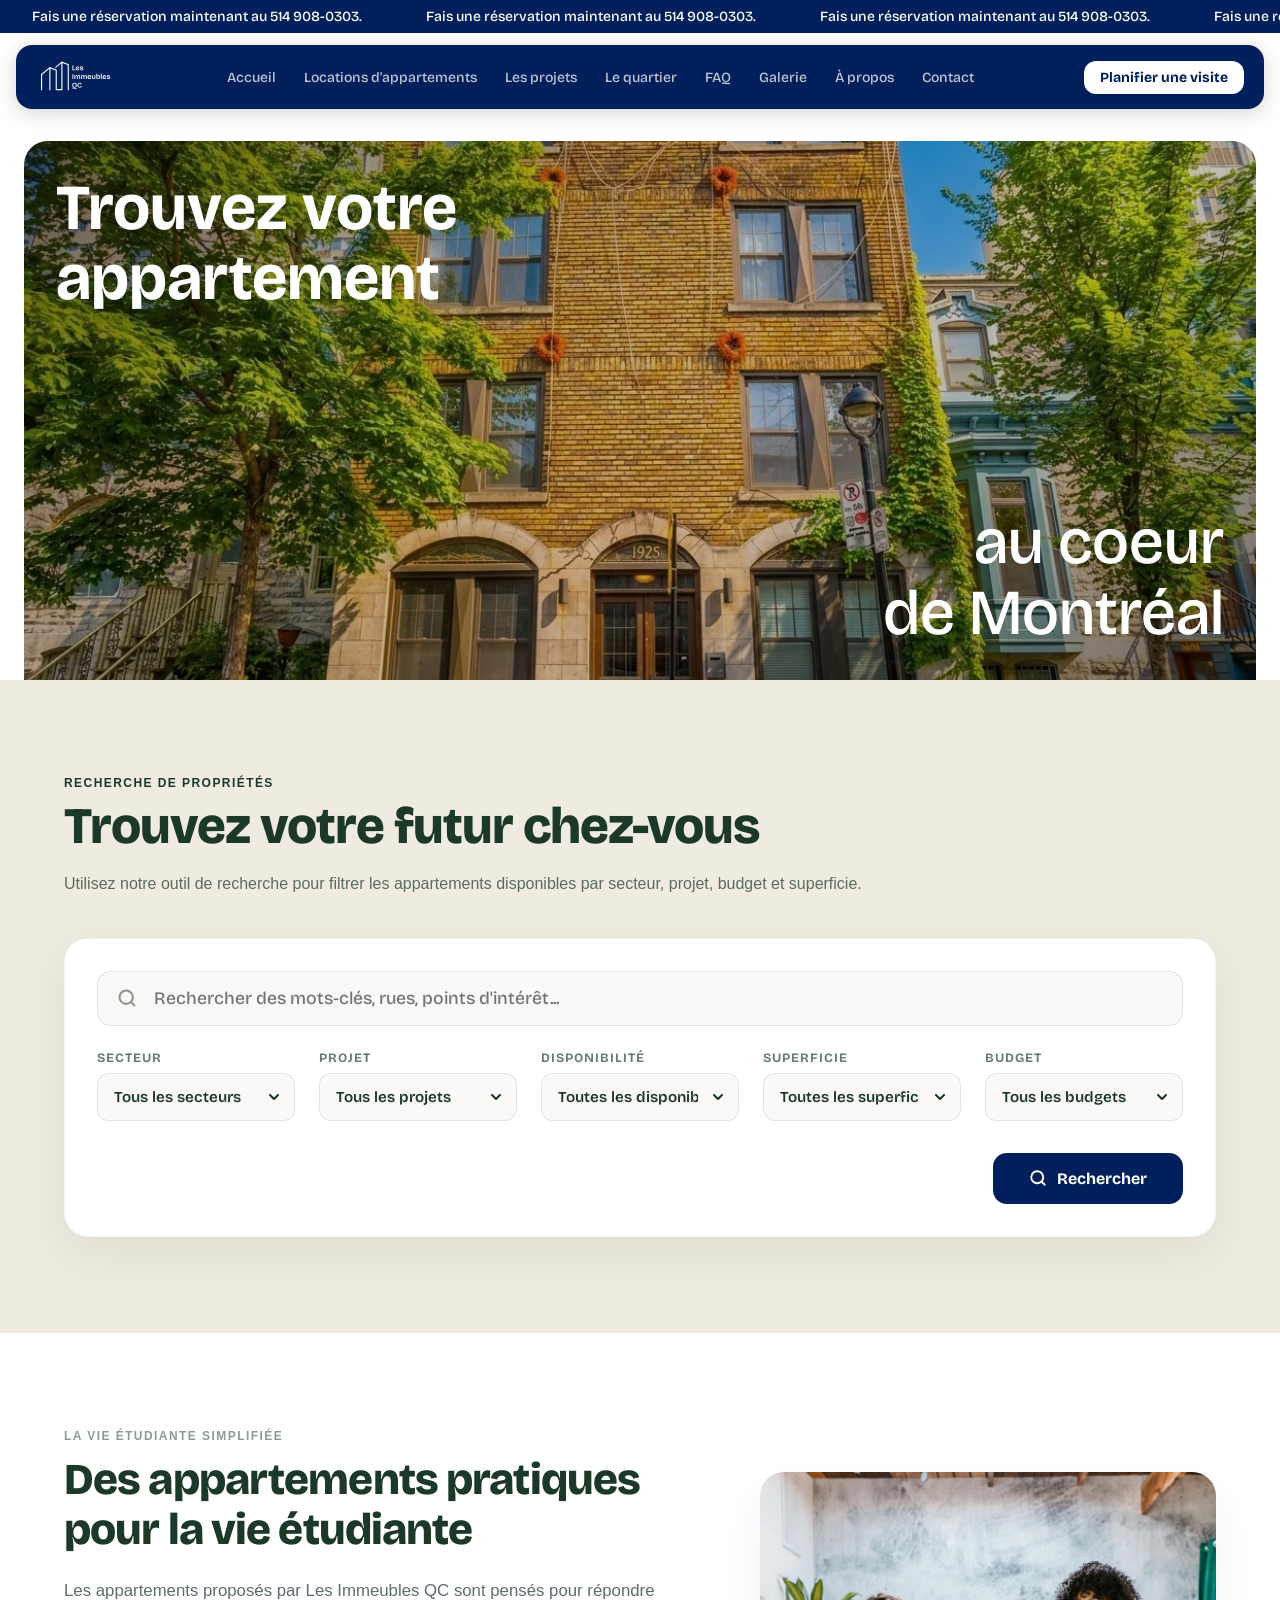
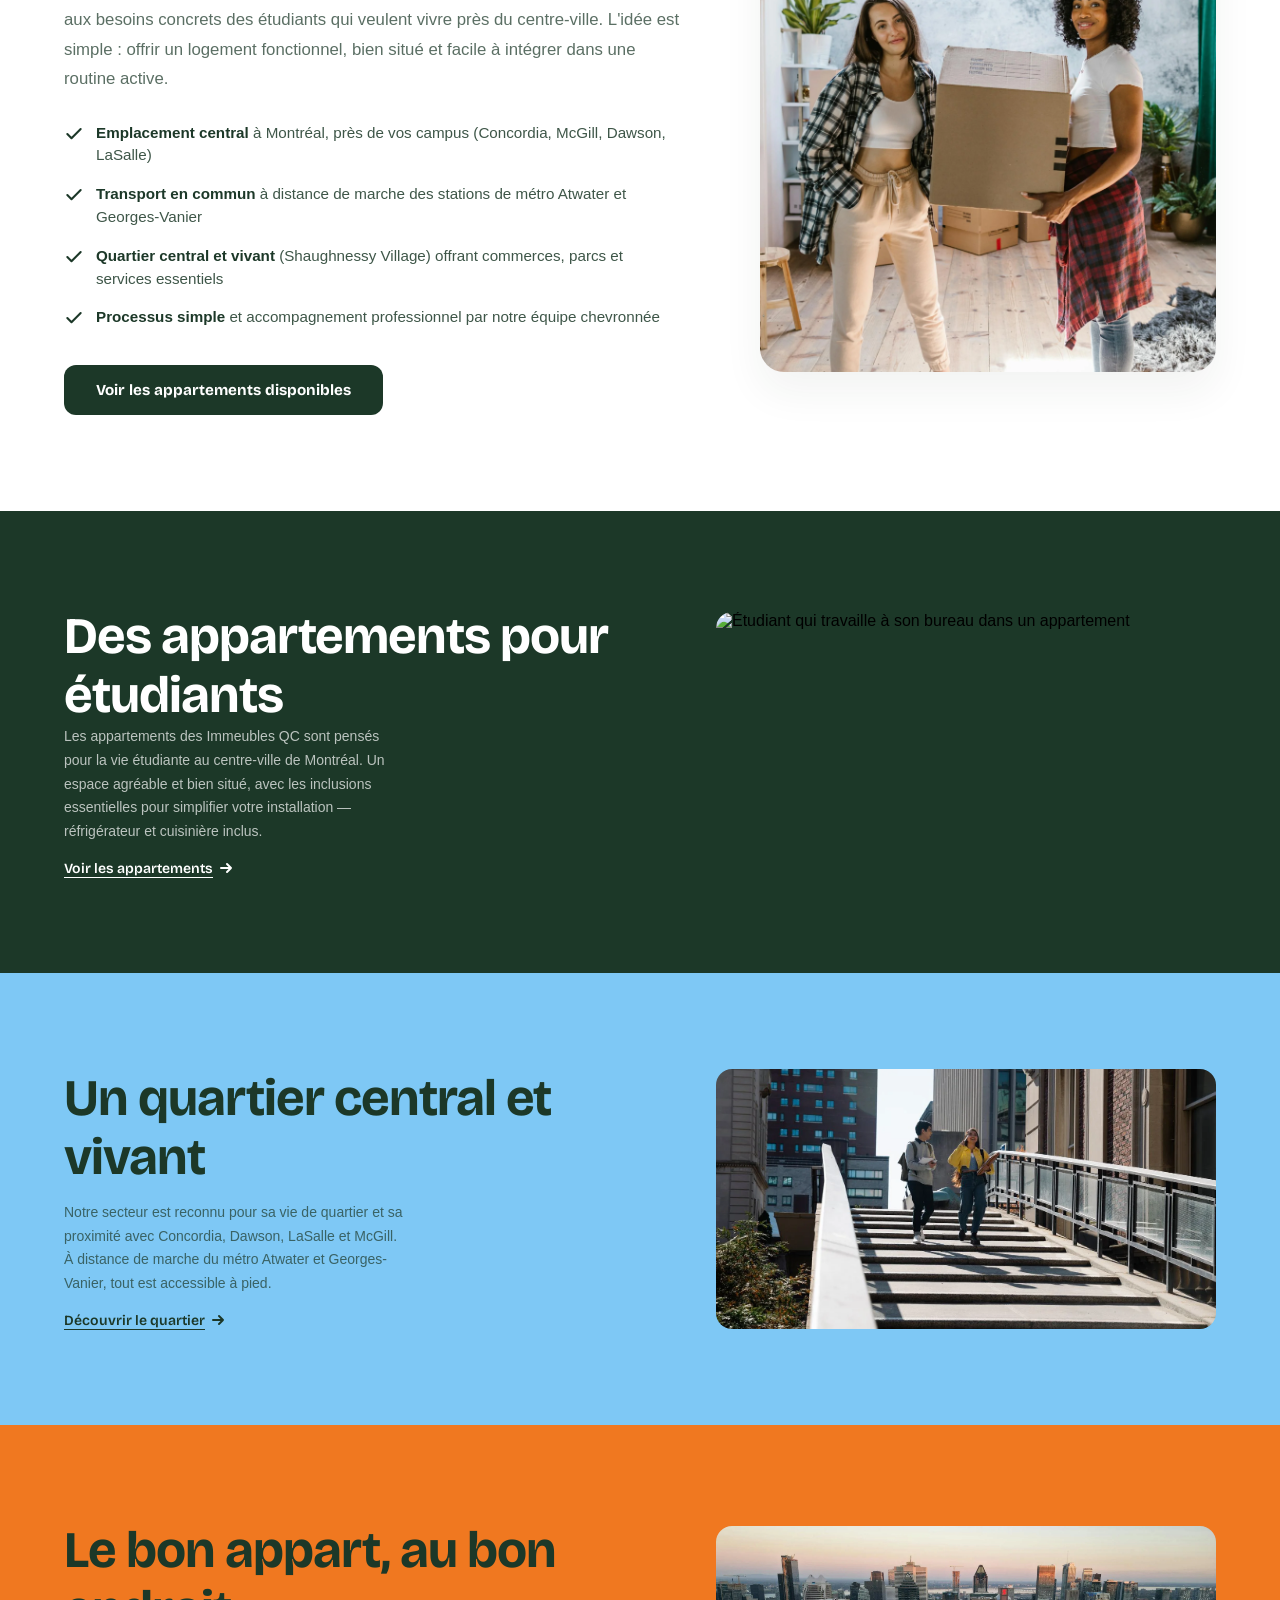
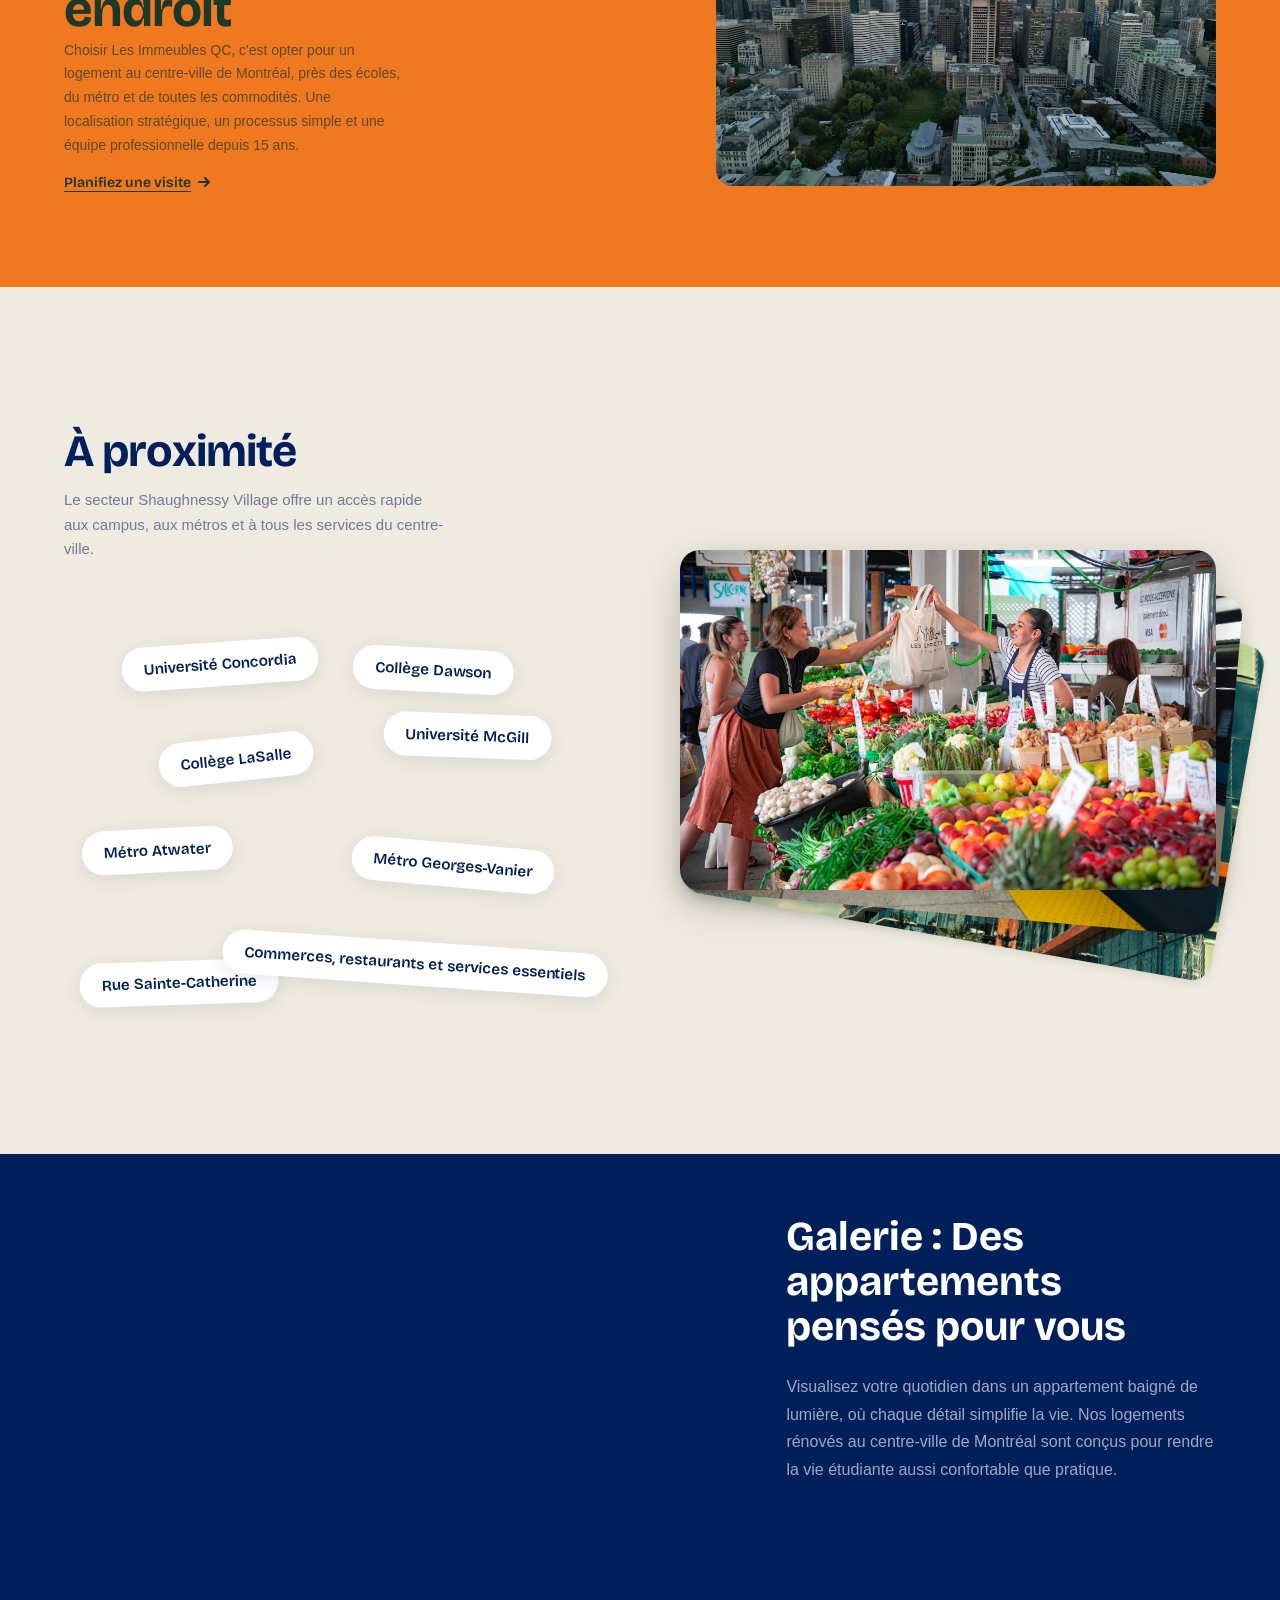
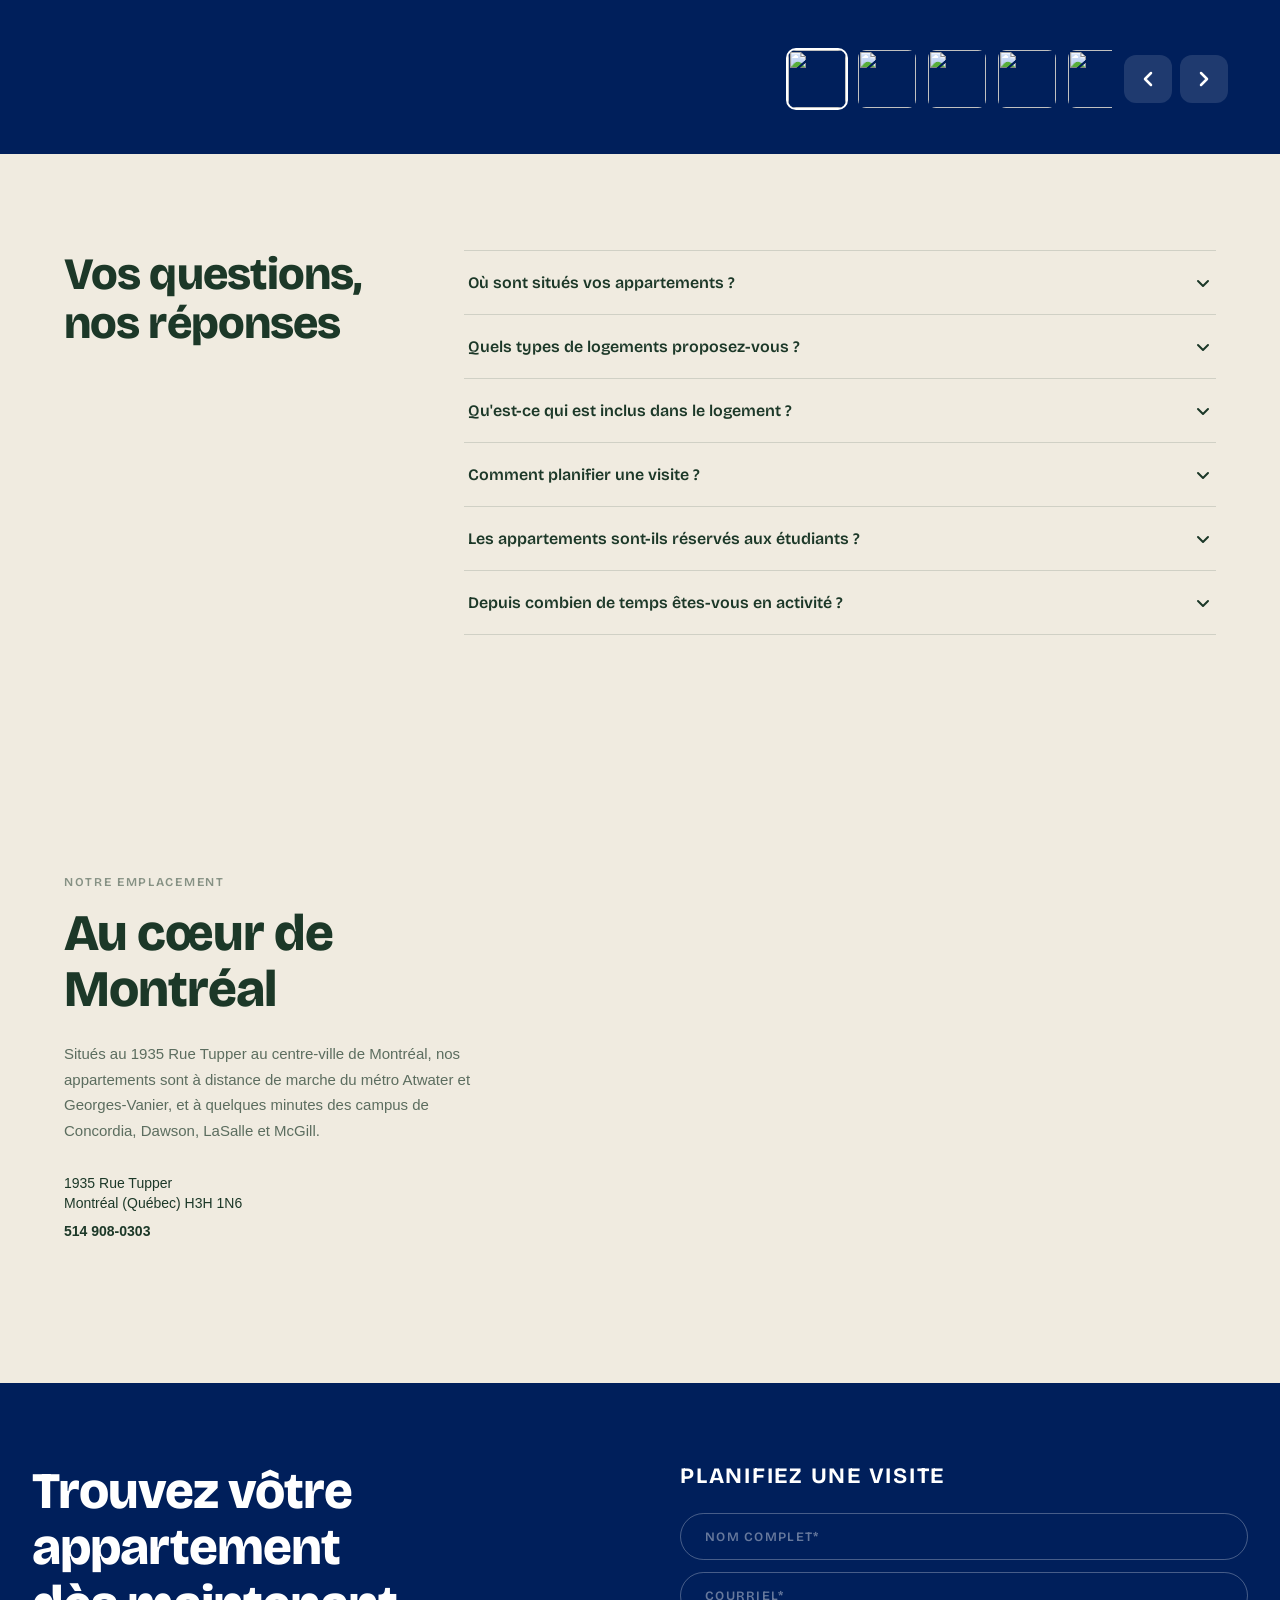
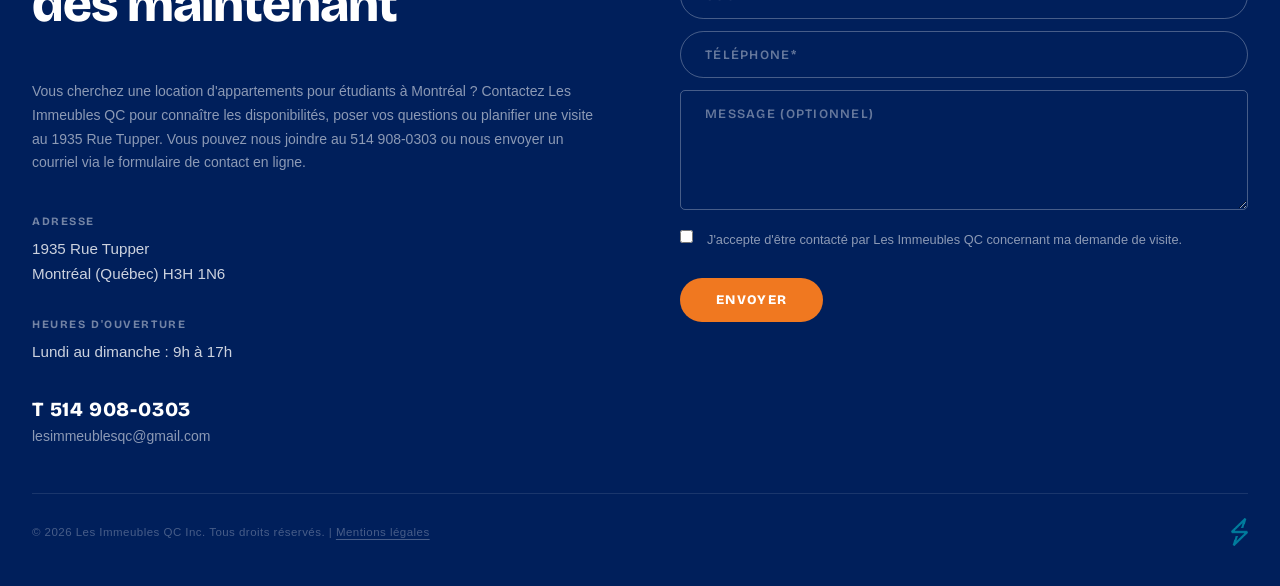
==== commit 240d31c7: "refactor: replace placeholder-based navigation and footer with hardcoded components and improve JS n" ====
--- a/index.html
+++ b/index.html
@@ -11,7 +11,40 @@
 </head>
 <body>
 
-  <div id="navbar-placeholder"></div>
+  <div id="navbar-placeholder">
+    <div class="marquee-banner">
+      <div class="marquee-track" id="marquee-track"></div>
+    </div>
+
+    <div class="navbar-wrap" id="navbar">
+      <div class="navbar-card">
+
+        <div class="navbar-top">
+          <a href="index.html" class="logo">
+            <img class="logo-img" src="assets/Logo_blanc_nav.svg" alt="Les Immeubles QC" />
+          </a>
+
+          <nav class="nav-links" id="nav-links"></nav>
+
+          <a href="index.html#footer" class="nav-cta">Planifier une visite</a>
+
+          <button class="hamburger" id="hamburger" aria-label="Menu">
+            <span></span><span></span><span></span>
+          </button>
+        </div>
+
+        <div class="dropdown-panel" id="dropdown-panel">
+          <div class="dropdown-inner" id="dropdown-inner"></div>
+        </div>
+
+      </div>
+
+      <div class="mobile-menu" id="mobile-menu">
+        <div class="mobile-menu-inner" id="mobile-menu-inner"></div>
+      </div>
+
+    </div>
+  </div>
 
   <main id="primary-content">
 
@@ -402,7 +435,57 @@
   </main>
 
   <!-- ── Footer ── -->
-  <div id="footer-placeholder"></div>
+  <div id="footer-placeholder">
+    <footer class="footer-section" id="footer">
+      <div class="footer-inner">
+
+        <div class="footer-left">
+          <h2 class="footer-heading">Trouvez vôtre<br>appartement<br>dès maintenant</h2>
+          <p class="footer-desc">Vous cherchez une location d'appartements pour étudiants à Montréal ? Contactez Les Immeubles QC pour connaître les disponibilités, poser vos questions ou planifier une visite au 1935 Rue Tupper. Vous pouvez nous joindre au 514 908-0303 ou nous envoyer un courriel via le formulaire de contact en ligne.</p>
+          <div class="footer-info-blocks">
+
+            <div class="footer-info-block">
+              <p class="footer-info-label">Adresse</p>
+              <p class="footer-info-val">1935 Rue Tupper<br>Montréal (Québec) H3H 1N6</p>
+            </div>
+
+            <div class="footer-info-block">
+              <p class="footer-info-label">Heures d'ouverture</p>
+              <p class="footer-info-val">Lundi au dimanche : 9h à 17h</p>
+            </div>
+
+            <div class="footer-info-block">
+              <a href="tel:5149080303" class="footer-phone">T 514 908-0303</a>
+              <a href="mailto:lesimmeublesqc@gmail.com" class="footer-email">lesimmeublesqc@gmail.com</a>
+            </div>
+
+          </div>
+        </div>
+
+        <div class="footer-right">
+          <h3 class="footer-form-heading">Planifiez une visite</h3>
+          <form class="footer-form" id="footer-form">
+            <input class="footer-input" type="text" placeholder="NOM COMPLET*" required />
+            <input class="footer-input" type="email" placeholder="COURRIEL*" required />
+            <input class="footer-input" type="tel" placeholder="TÉLÉPHONE*" required />
+            <textarea class="footer-input" placeholder="MESSAGE (OPTIONNEL)"></textarea>
+            <label class="footer-checkbox-label">
+              <input class="footer-checkbox" type="checkbox" required />
+              <span>J'accepte d'être contacté par Les Immeubles QC concernant ma demande de visite.</span>
+            </label>
+            <button class="footer-submit" type="submit">Envoyer</button>
+            <p class="footer-success" id="footer-success">Merci ! Nous vous contacterons sous peu.</p>
+          </form>
+        </div>
+
+      </div>
+
+      <div class="footer-bottom">
+        <p>© 2026 Les Immeubles QC Inc. Tous droits réservés. | <a href="mentions-legales.html" class="footer-legal-link">Mentions légales</a></p>
+        <img src="assets/Shorkut_symbole_RGB.webp" alt="Shortkut" class="footer-shortkut-logo" />
+      </div>
+    </footer>
+  </div>
 
   <script src="main.js"></script>
 </body>
--- a/style.css
+++ b/style.css
@@ -1393,6 +1393,19 @@
   .footer-phone   { font-size: 1.1rem; }
   .footer-input   { padding: 13px 20px; }
   .footer-submit  { padding: 13px 28px; }
+
+  /* Search bar */
+  .search-bar-container { padding: 20px 16px; border-radius: 16px; }
+  .search-input-field   { font-size: 1rem; padding: 14px 14px 14px 48px; }
+  .search-filters-grid  { gap: 16px; }
+  .search-submit-btn    { padding: 14px 24px; font-size: 0.9rem; }
+
+  /* Listings grid */
+  .rentals-grid-container { margin-top: 1rem; }
+  .rental-card-img-wrap   { height: 200px; }
+  .rental-card-content    { padding: 16px; gap: 12px; }
+  .rental-card-price      { font-size: 1.25rem; }
+  .rental-card-title      { font-size: 1rem; }
 }
 
 /* ── Homepage Search Bar ── */
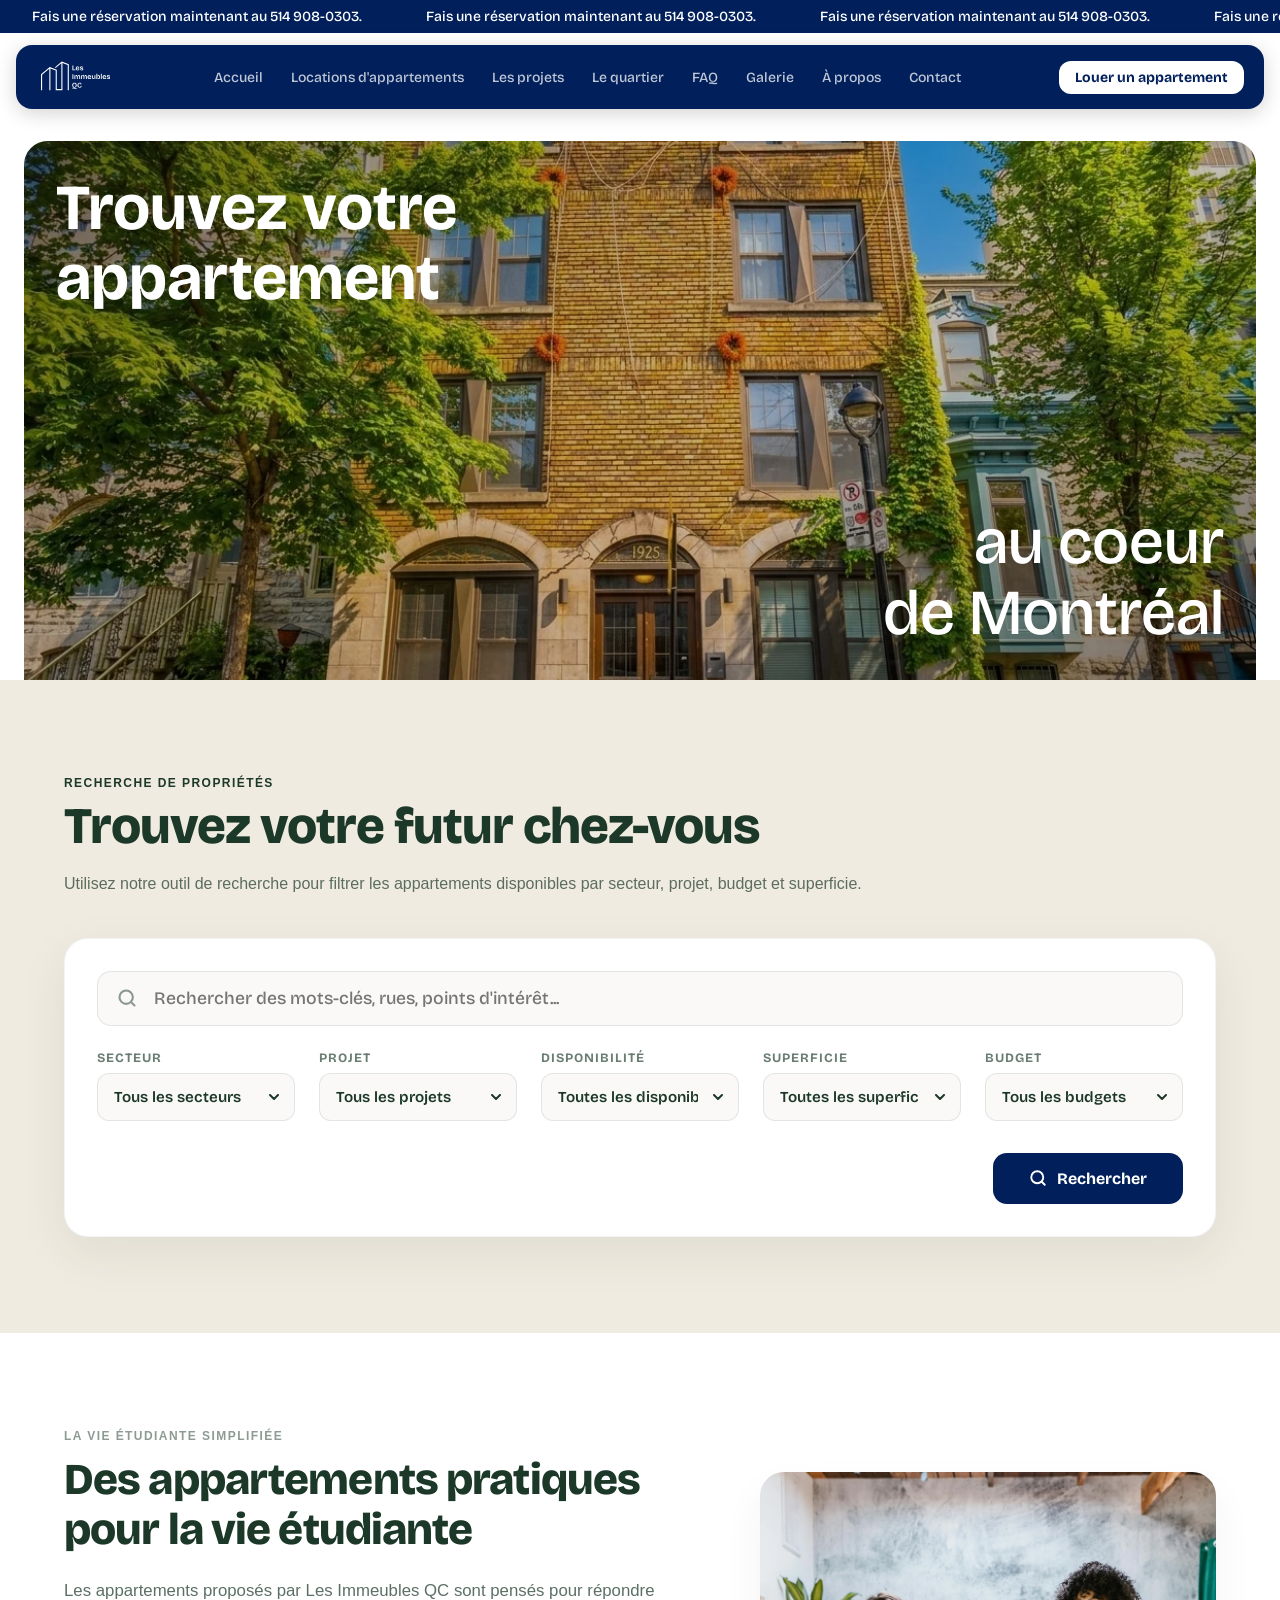
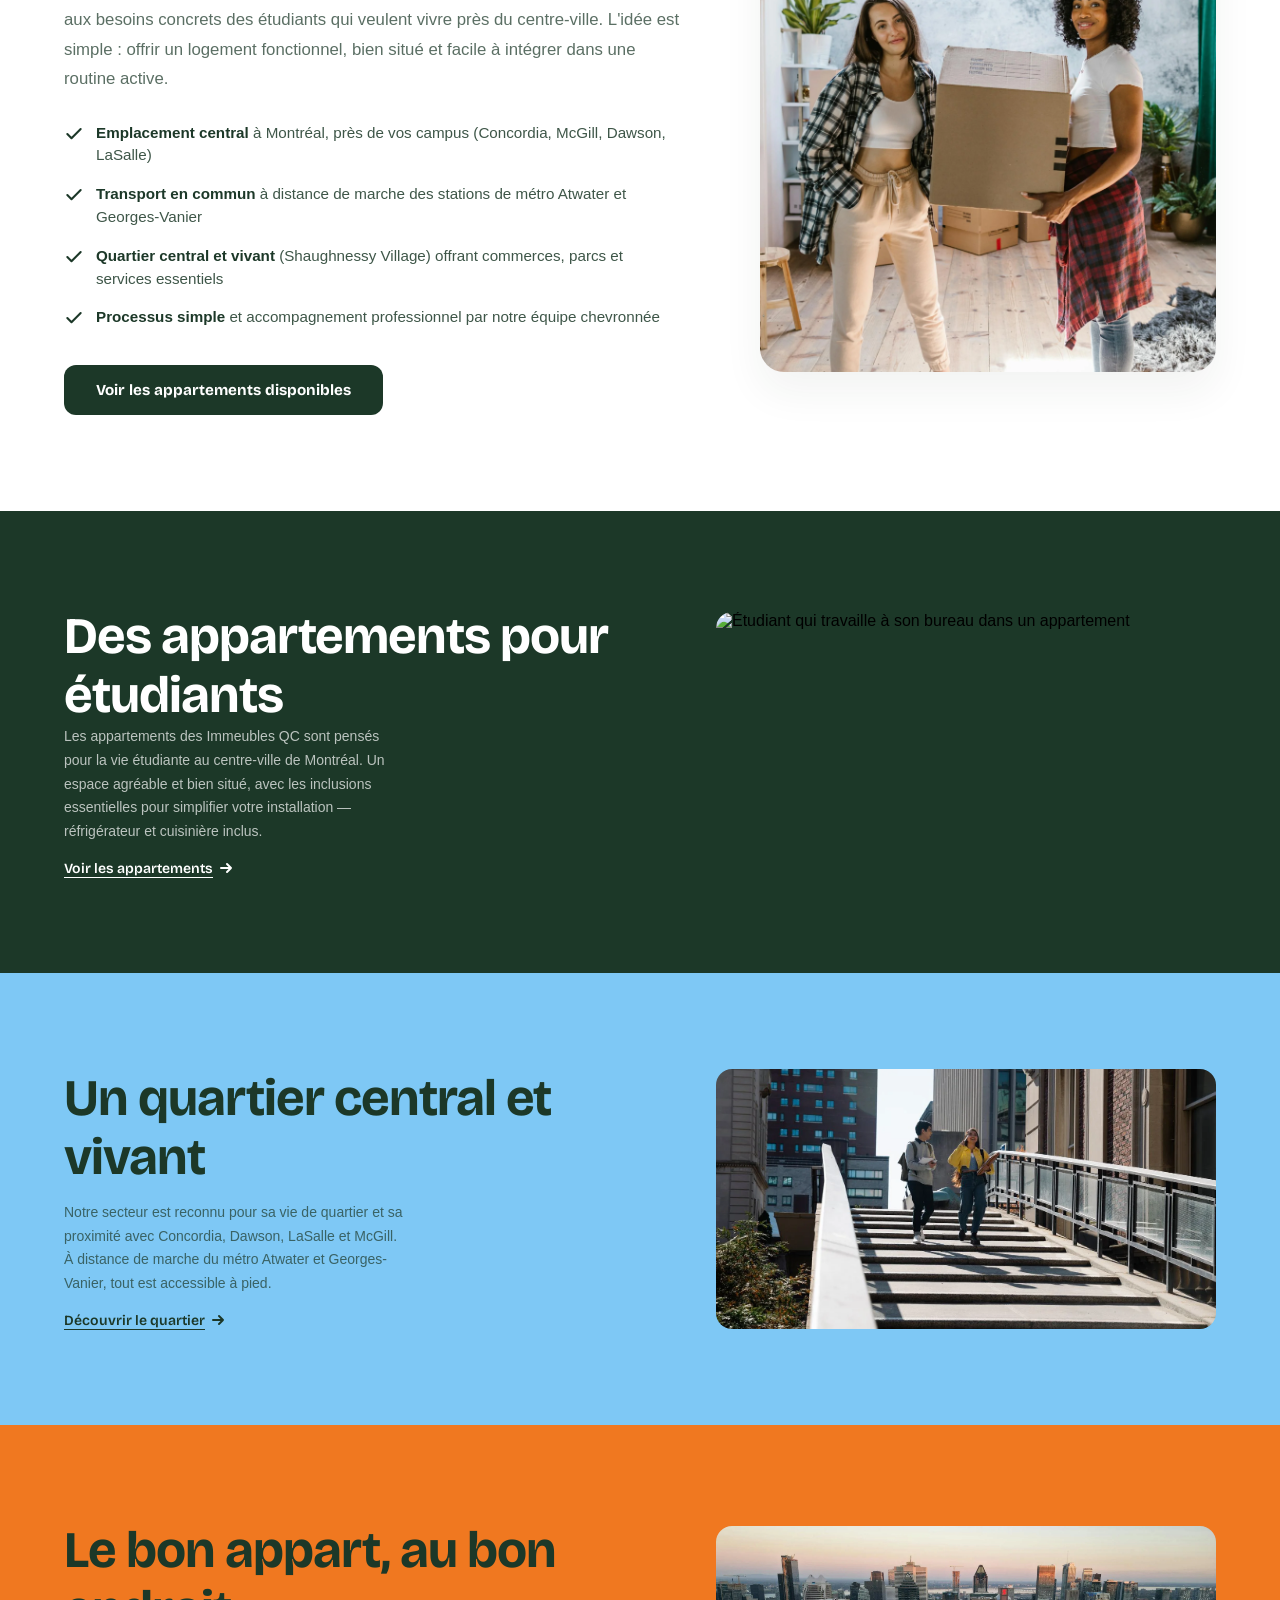
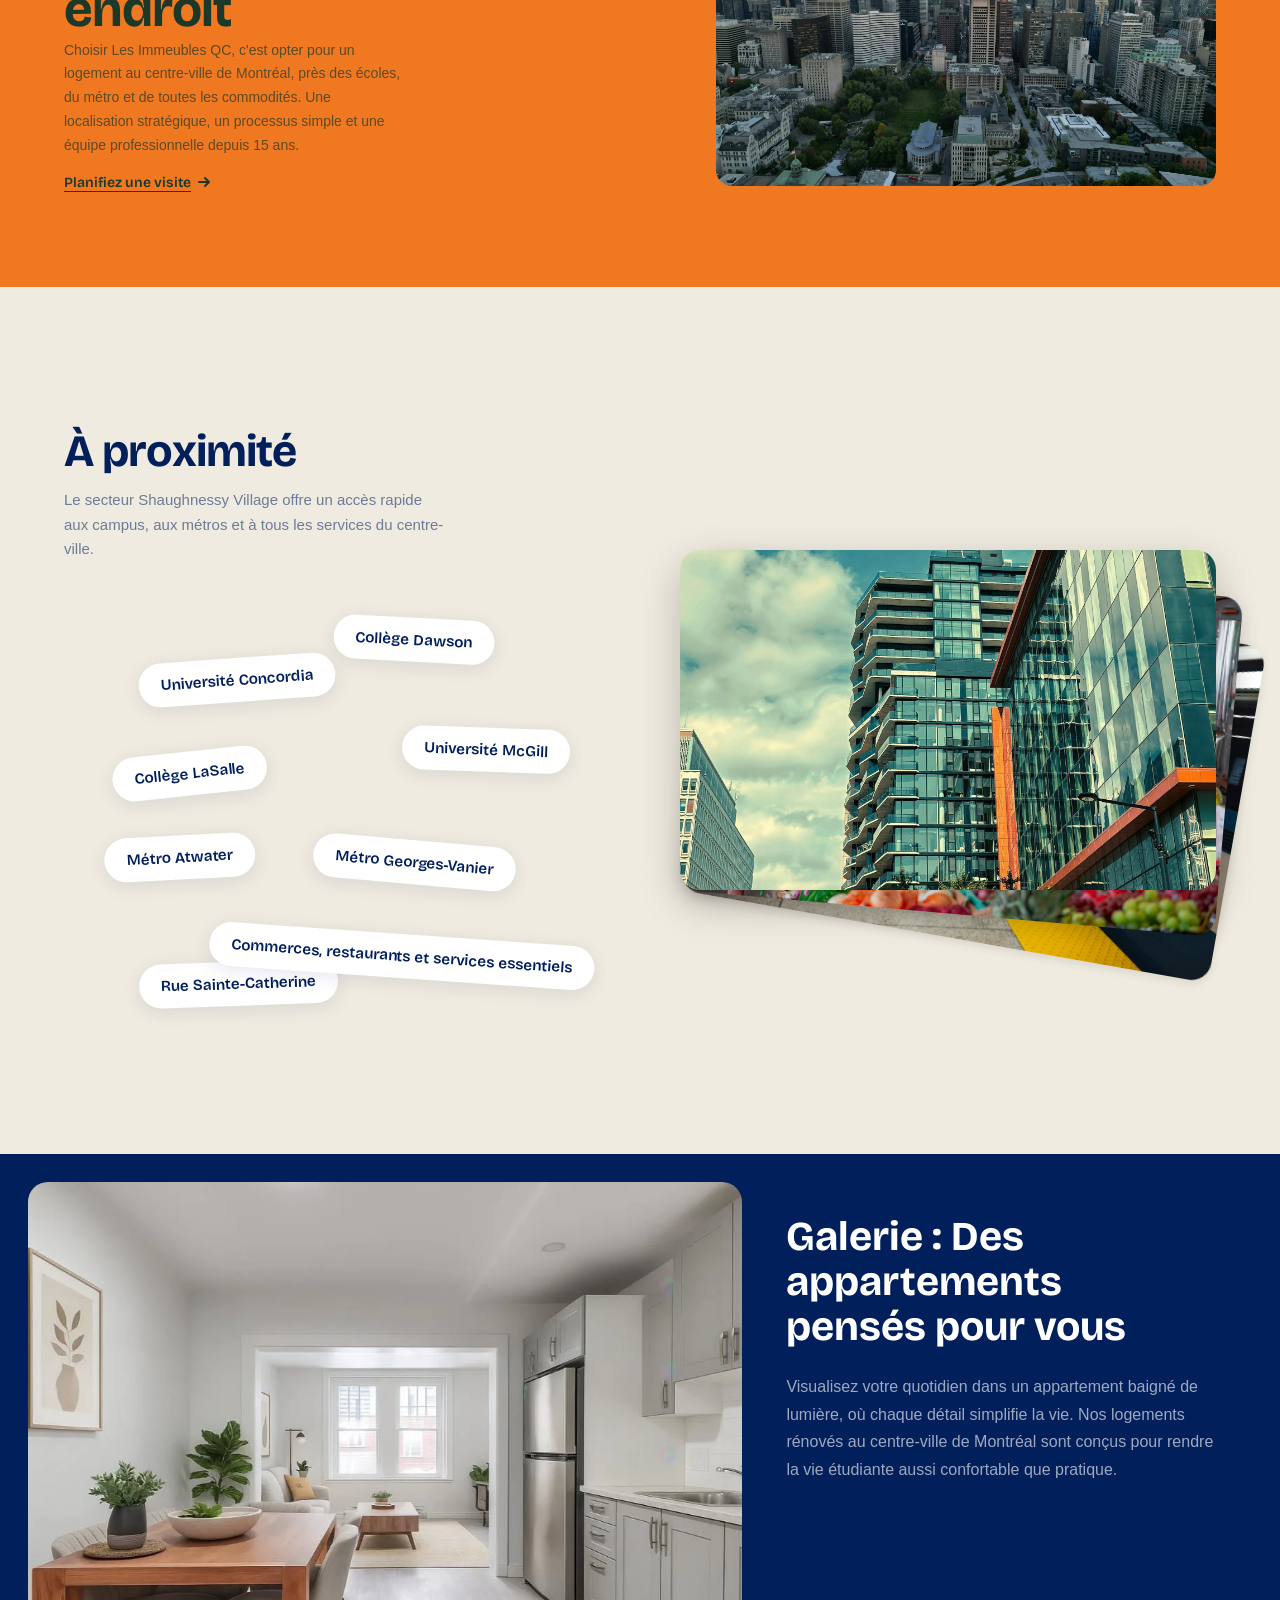
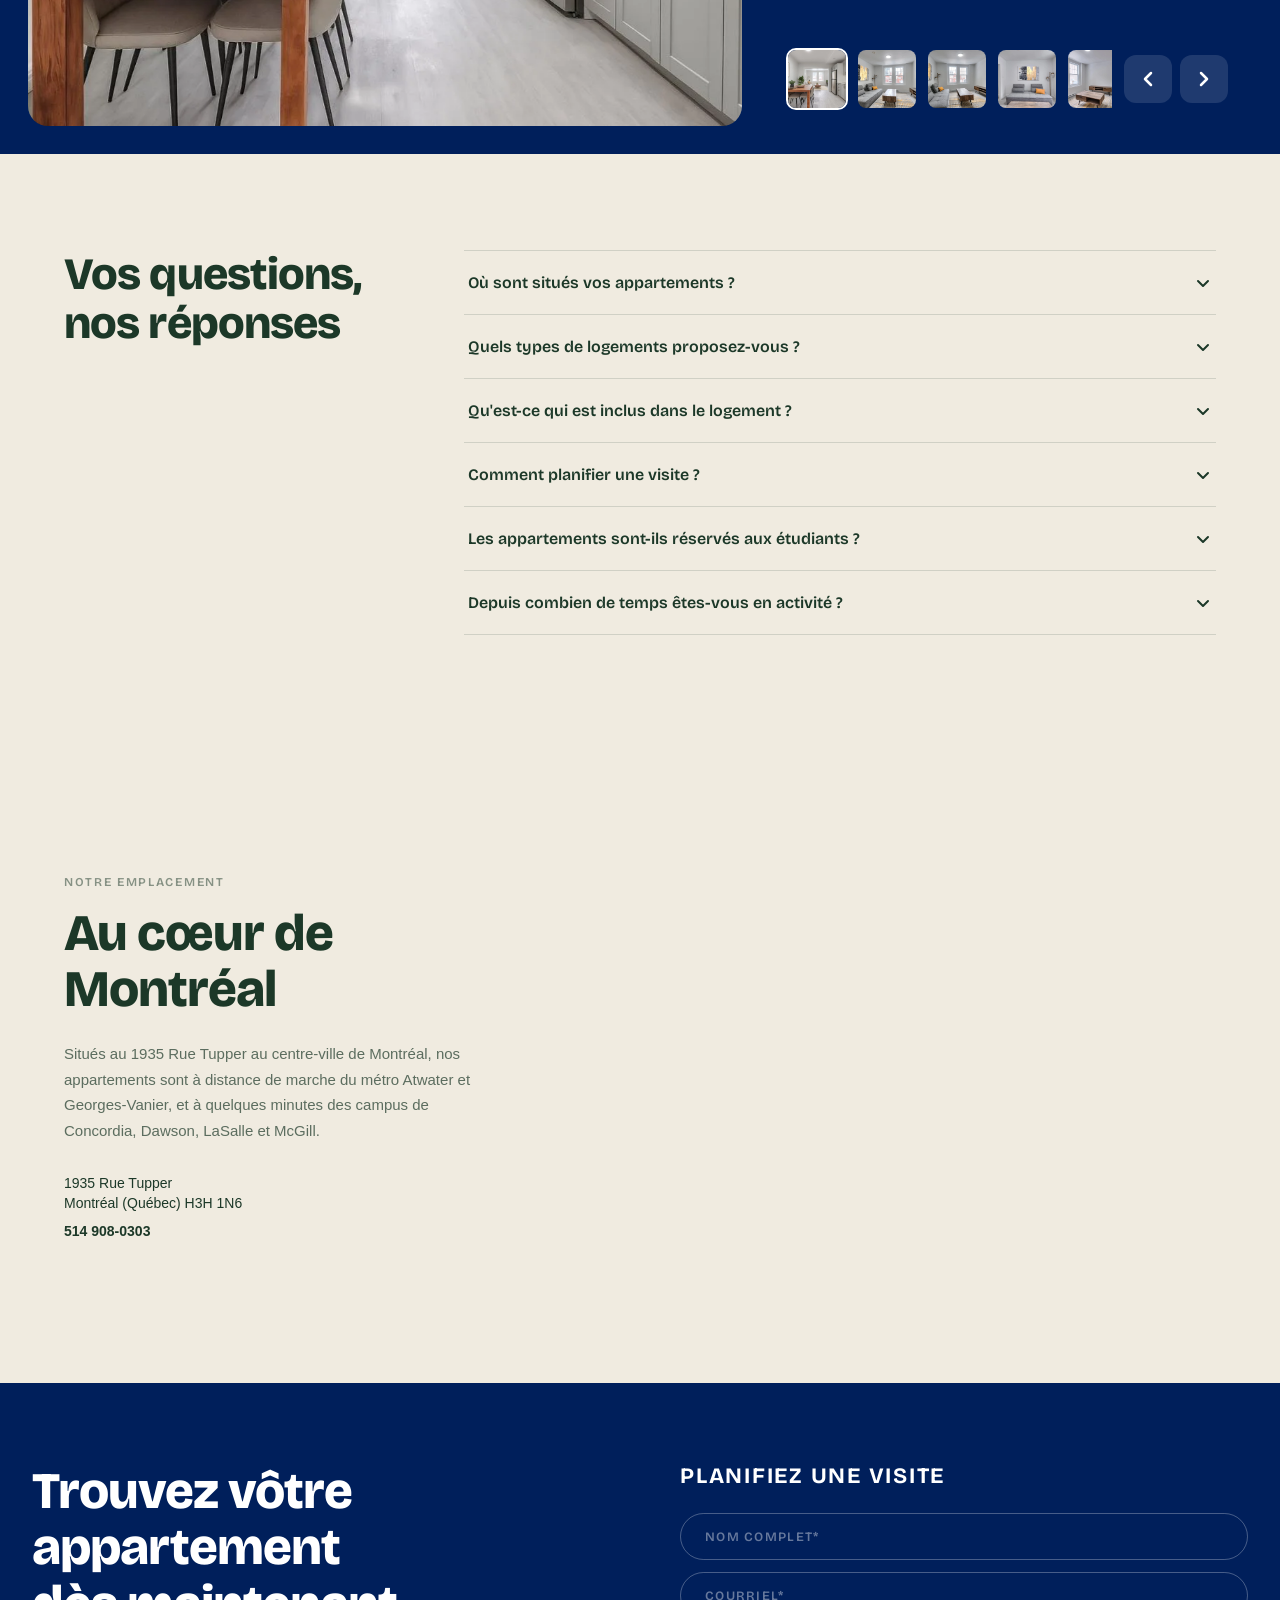
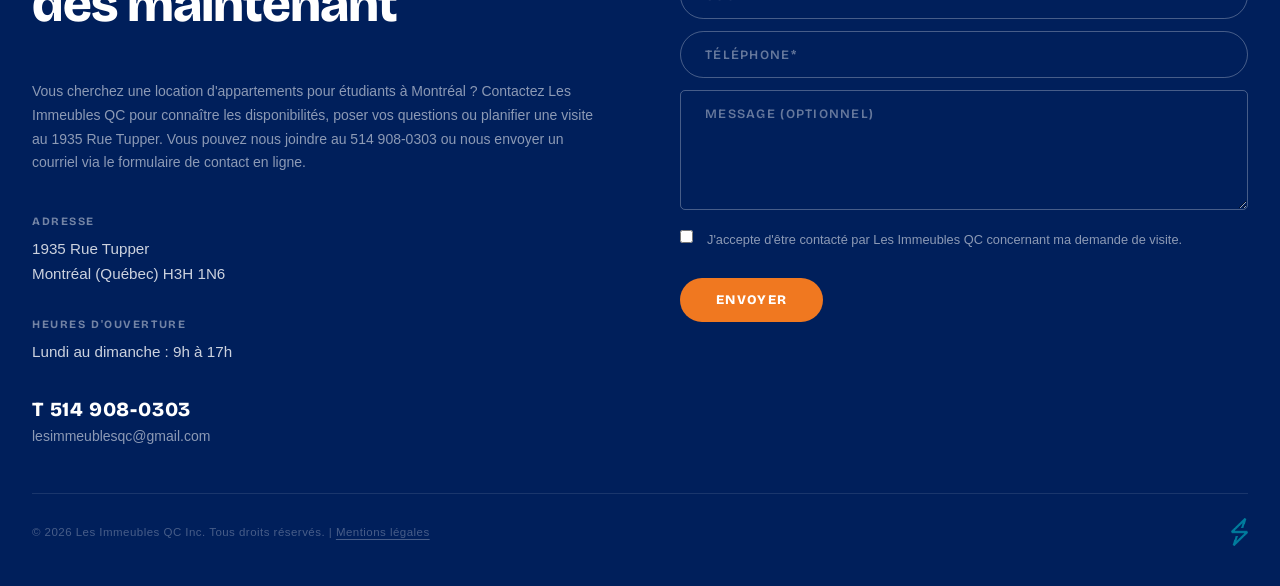
==== commit 18faf78a: "refactor: update navigation CTA, delete obsolete taxonomy plan, and add theme audit documentation wi" ====
--- a/index.html
+++ b/index.html
@@ -26,7 +26,7 @@
 
           <nav class="nav-links" id="nav-links"></nav>
 
-          <a href="index.html#footer" class="nav-cta">Planifier une visite</a>
+          <a href="location-appartements-etudiants-montreal.html" class="nav-cta">Louer un appartement</a>
 
           <button class="hamburger" id="hamburger" aria-label="Menu">
             <span></span><span></span><span></span>
@@ -109,6 +109,8 @@
                   <option value="">Tous les projets</option>
                   <option value="tupper">1935 Rue Tupper</option>
                   <option value="aubry">2930 Rue Aubry</option>
+                  <option value="pigeon">7800 - 7802 Av. Pigeon</option>
+                  <option value="anjou">8301 Boulevard des Galeries-d'Anjou</option>
                 </select>
               </div>
             </div>
@@ -303,7 +305,7 @@
       <div class="showcase-img-col">
         <div class="showcase-main-img-wrap">
           <img class="showcase-main-img" id="showcase-main"
-               src="assets/apt16/apt16_img0.jpeg"
+               src="assets/apt16/apt16_img0.webp"
                alt="Appartement Les Immeubles QC">
         </div>
       </div>
@@ -315,17 +317,17 @@
         </div>
         <div class="showcase-nav">
           <div class="showcase-thumbs">
-            <button class="showcase-thumb active" onclick="showcaseGo(0)"><img src="assets/apt16/apt16_img0.jpeg" alt=""></button>
-            <button class="showcase-thumb" onclick="showcaseGo(1)"><img src="assets/apt16/apt16_img1.jpeg" alt=""></button>
-            <button class="showcase-thumb" onclick="showcaseGo(2)"><img src="assets/apt16/apt16_img2.jpeg" alt=""></button>
-            <button class="showcase-thumb" onclick="showcaseGo(3)"><img src="assets/apt16/apt16_img3.jpeg" alt=""></button>
-            <button class="showcase-thumb" onclick="showcaseGo(4)"><img src="assets/apt16/apt16_img4.jpeg" alt=""></button>
-            <button class="showcase-thumb" onclick="showcaseGo(5)"><img src="assets/apt16/apt16_img5.jpeg" alt=""></button>
-            <button class="showcase-thumb" onclick="showcaseGo(6)"><img src="assets/apt16/apt16_img6.jpeg" alt=""></button>
-            <button class="showcase-thumb" onclick="showcaseGo(7)"><img src="assets/apt16/apt16_img7.jpeg" alt=""></button>
-            <button class="showcase-thumb" onclick="showcaseGo(8)"><img src="assets/apt16/apt16_img8.jpeg" alt=""></button>
-            <button class="showcase-thumb" onclick="showcaseGo(9)"><img src="assets/apt16/apt16_img9.jpeg" alt=""></button>
-            <button class="showcase-thumb" onclick="showcaseGo(10)"><img src="assets/apt16/apt16_img10.jpeg" alt=""></button>
+            <button class="showcase-thumb active" onclick="showcaseGo(0)"><img src="assets/apt16/apt16_img0.webp" alt=""></button>
+            <button class="showcase-thumb" onclick="showcaseGo(1)"><img src="assets/apt16/apt16_img1.webp" alt=""></button>
+            <button class="showcase-thumb" onclick="showcaseGo(2)"><img src="assets/apt16/apt16_img2.webp" alt=""></button>
+            <button class="showcase-thumb" onclick="showcaseGo(3)"><img src="assets/apt16/apt16_img3.webp" alt=""></button>
+            <button class="showcase-thumb" onclick="showcaseGo(4)"><img src="assets/apt16/apt16_img4.webp" alt=""></button>
+            <button class="showcase-thumb" onclick="showcaseGo(5)"><img src="assets/apt16/apt16_img5.webp" alt=""></button>
+            <button class="showcase-thumb" onclick="showcaseGo(6)"><img src="assets/apt16/apt16_img6.webp" alt=""></button>
+            <button class="showcase-thumb" onclick="showcaseGo(7)"><img src="assets/apt16/apt16_img7.webp" alt=""></button>
+            <button class="showcase-thumb" onclick="showcaseGo(8)"><img src="assets/apt16/apt16_img8.webp" alt=""></button>
+            <button class="showcase-thumb" onclick="showcaseGo(9)"><img src="assets/apt16/apt16_img9.webp" alt=""></button>
+            <button class="showcase-thumb" onclick="showcaseGo(10)"><img src="assets/apt16/apt16_img10.webp" alt=""></button>
           </div>
           <div class="showcase-arrows">
             <button class="showcase-arrow" onclick="showcaseGo(showcaseIdx - 1)" aria-label="Précédent">
